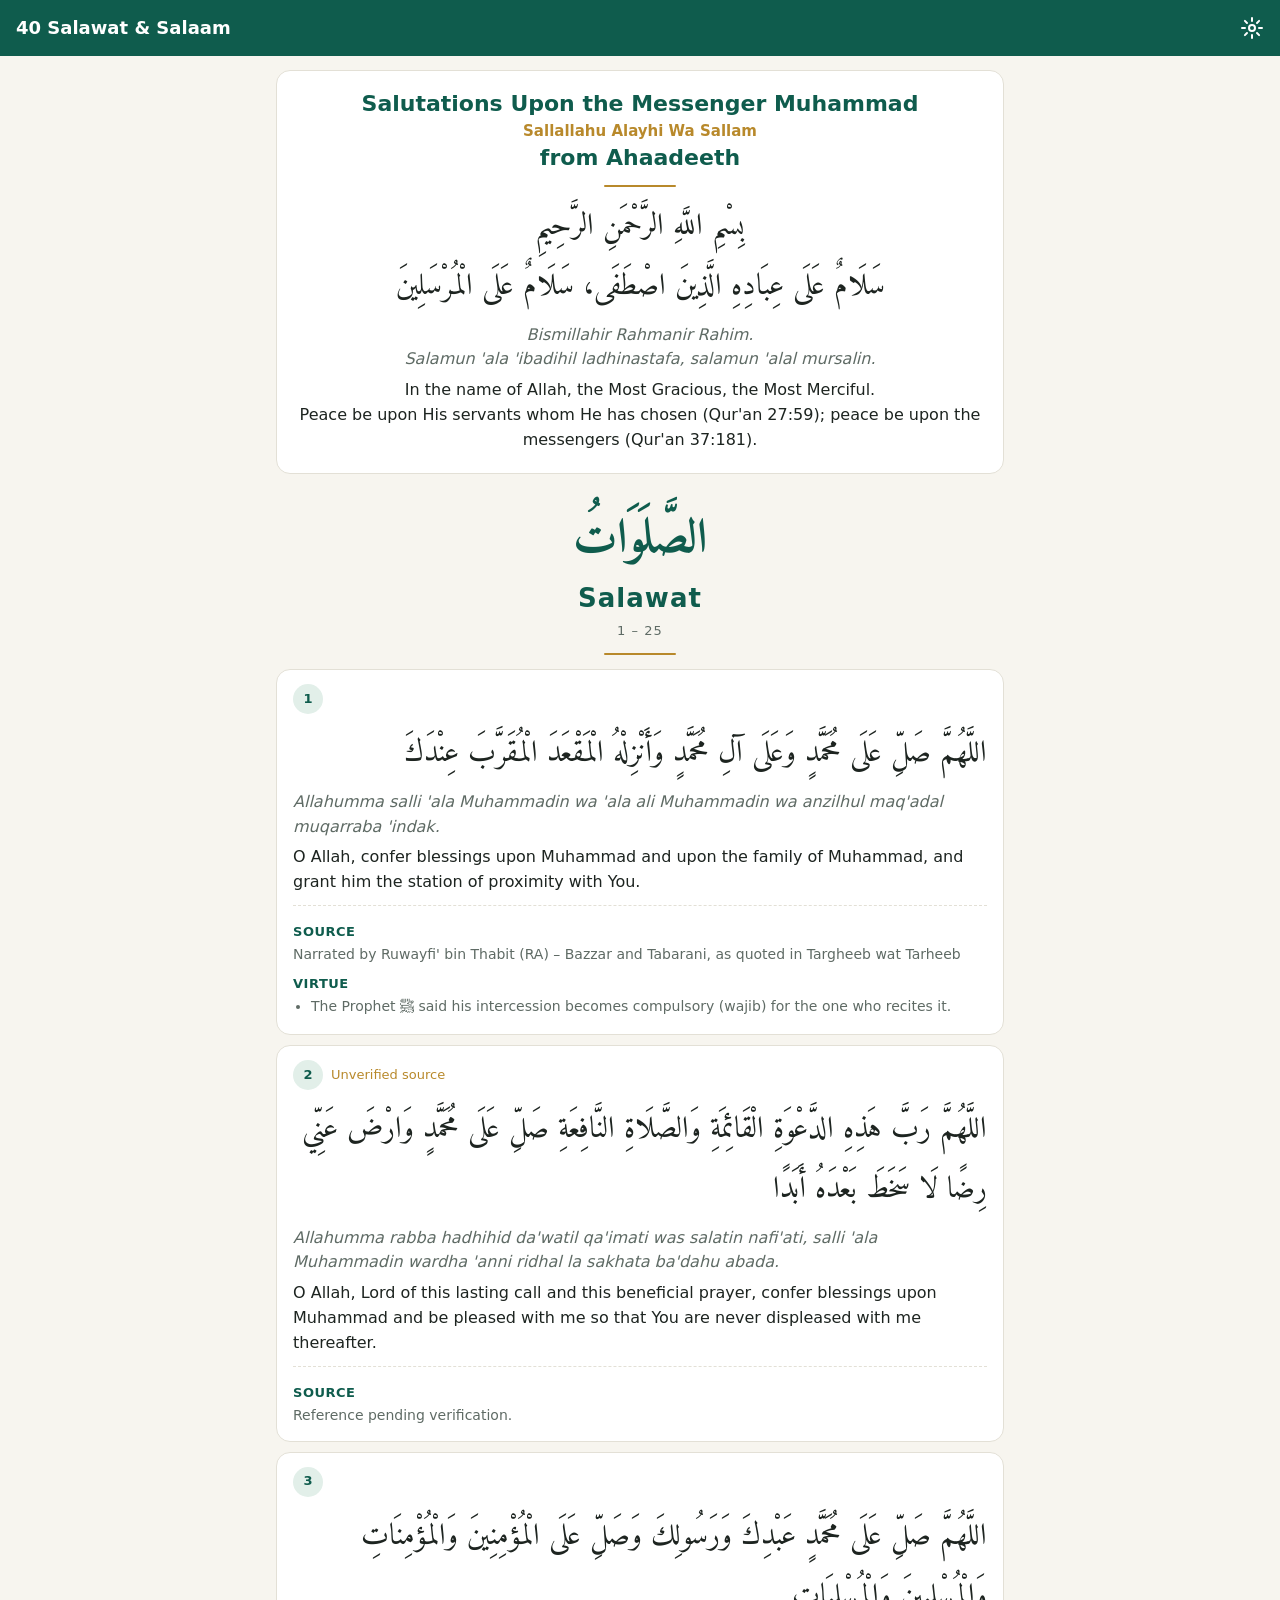
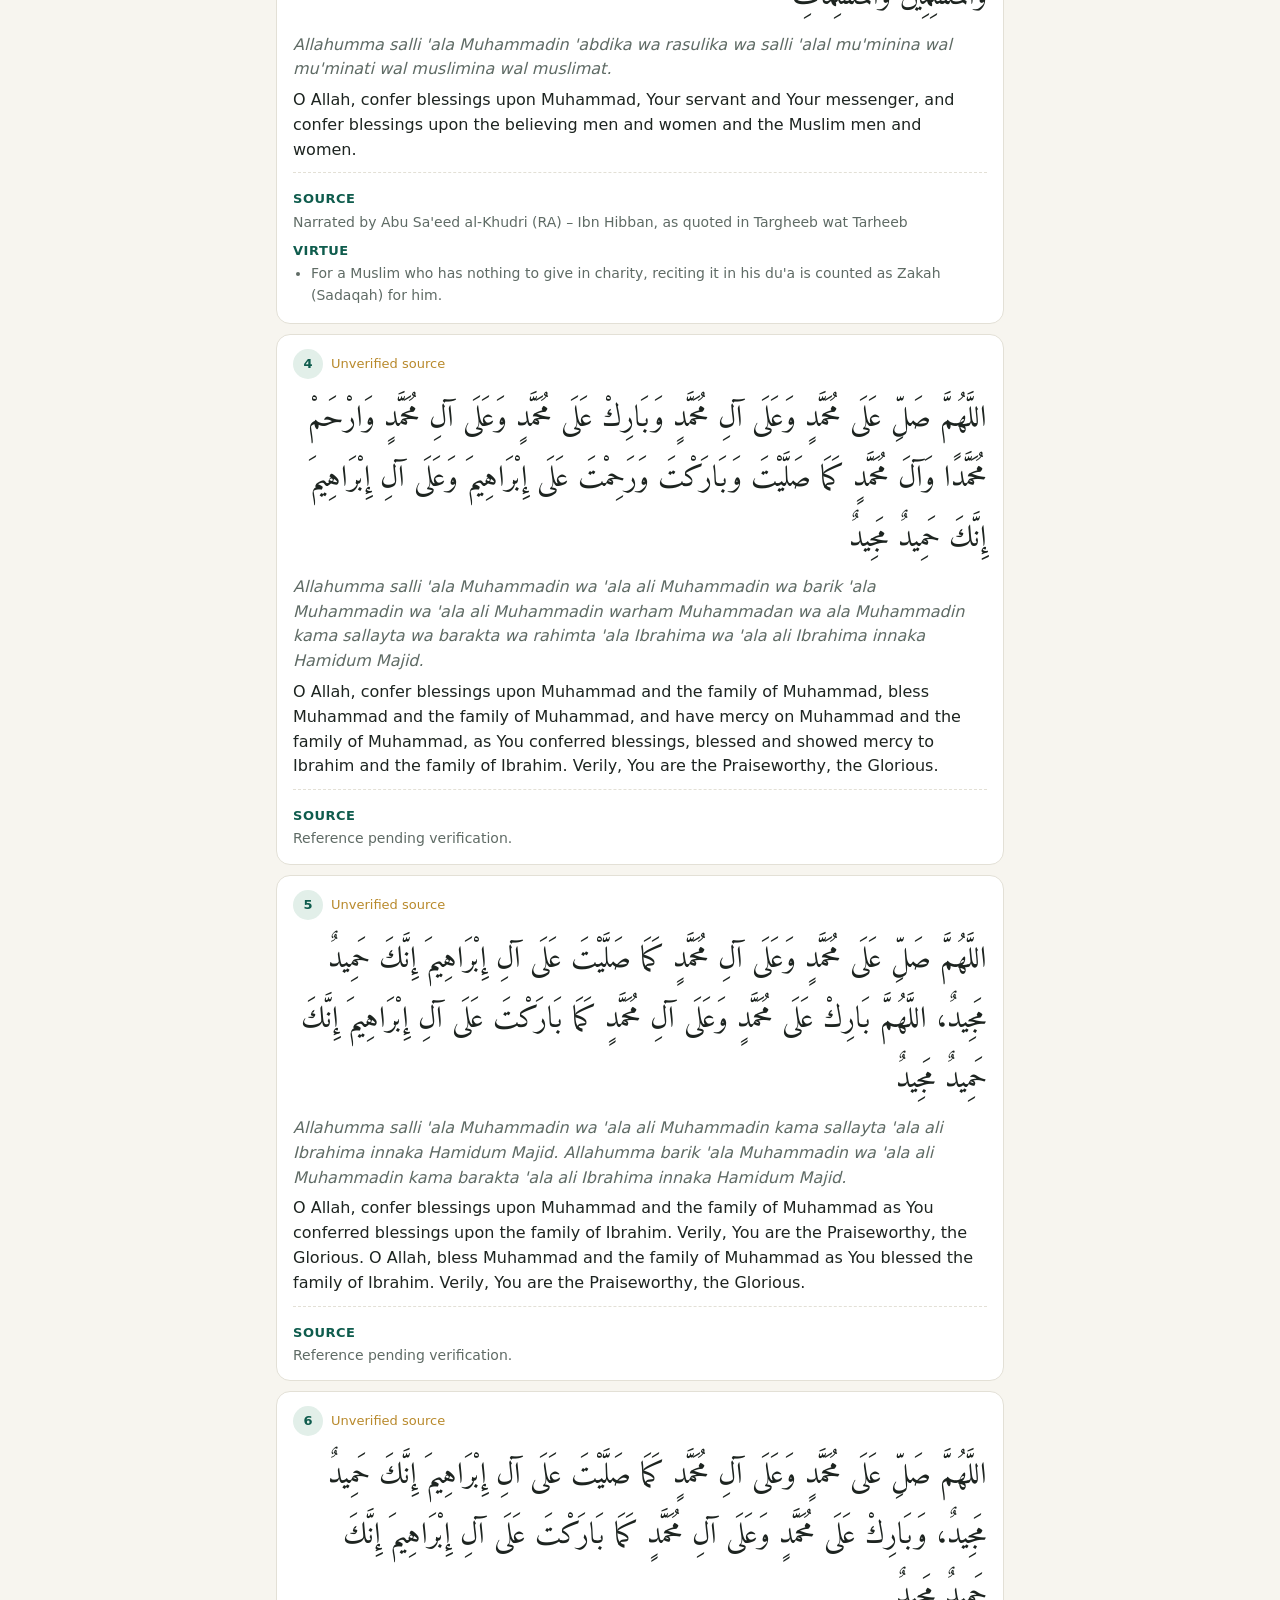
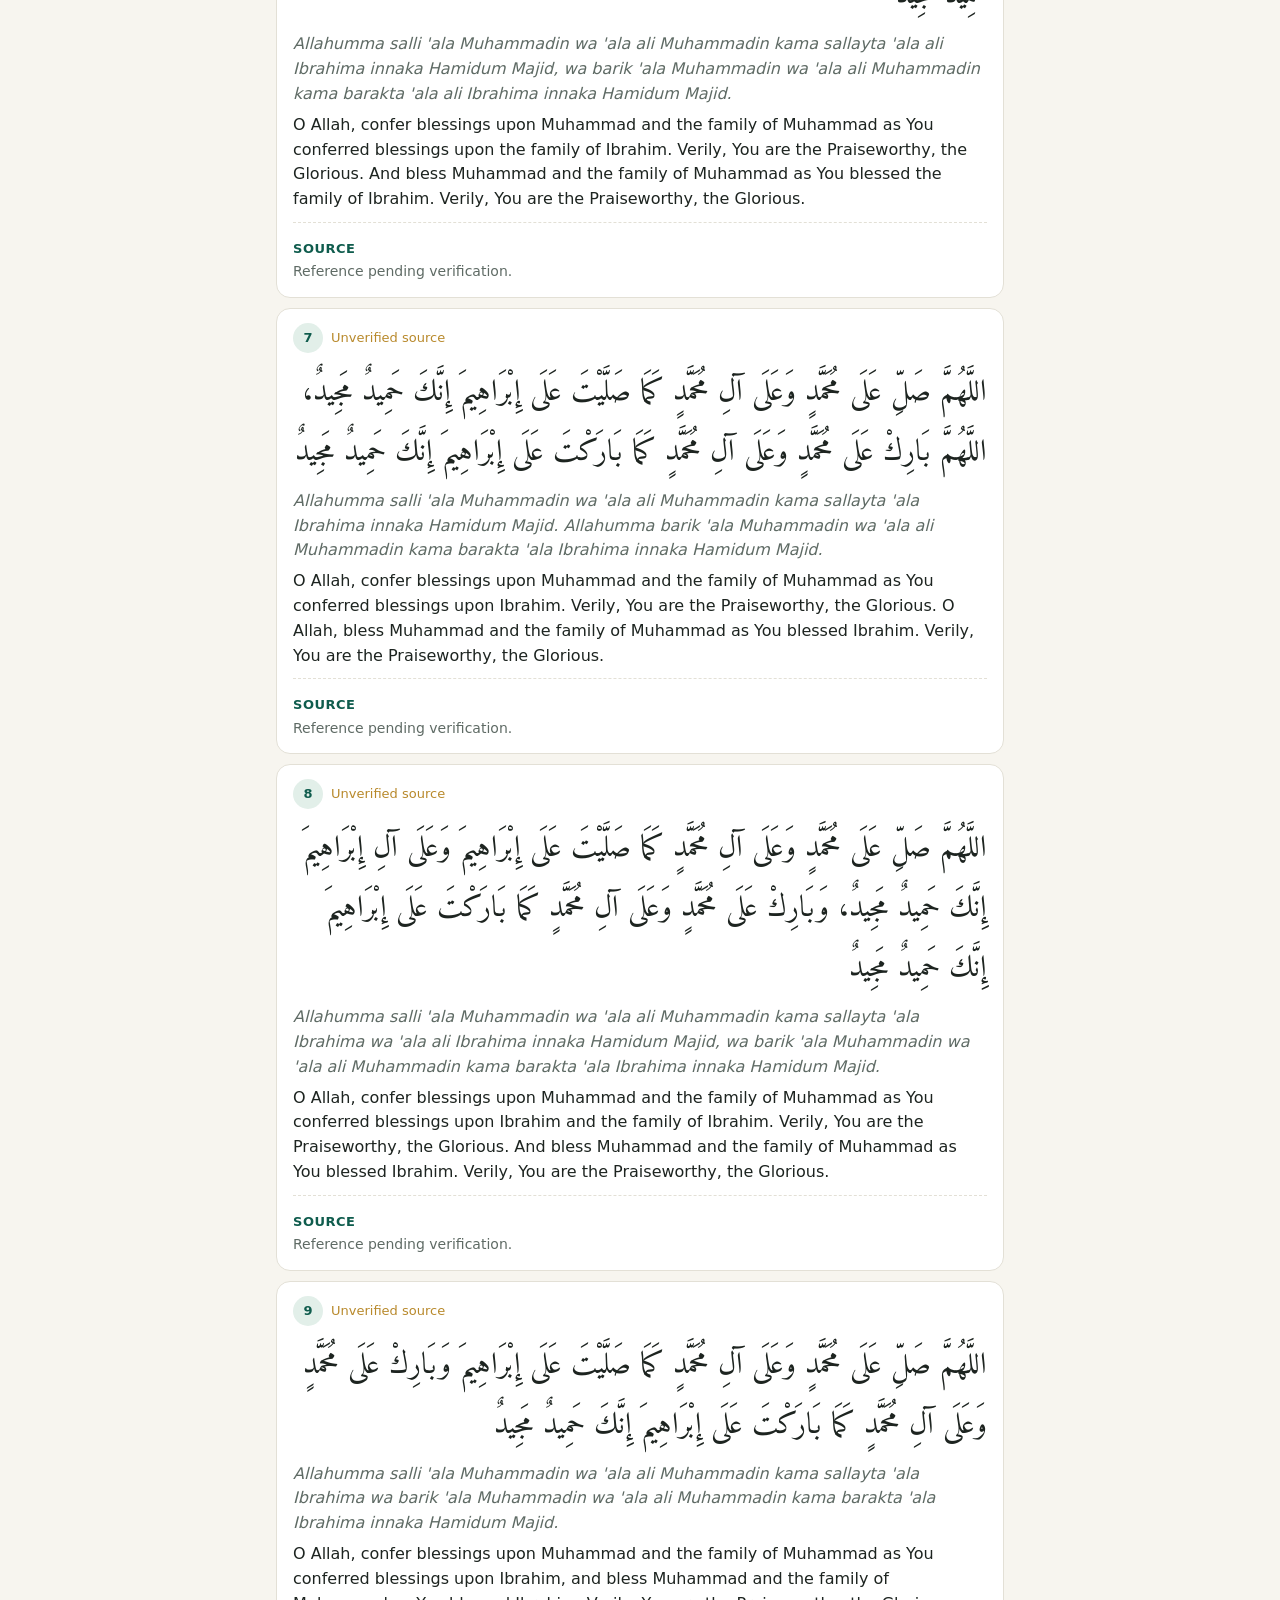
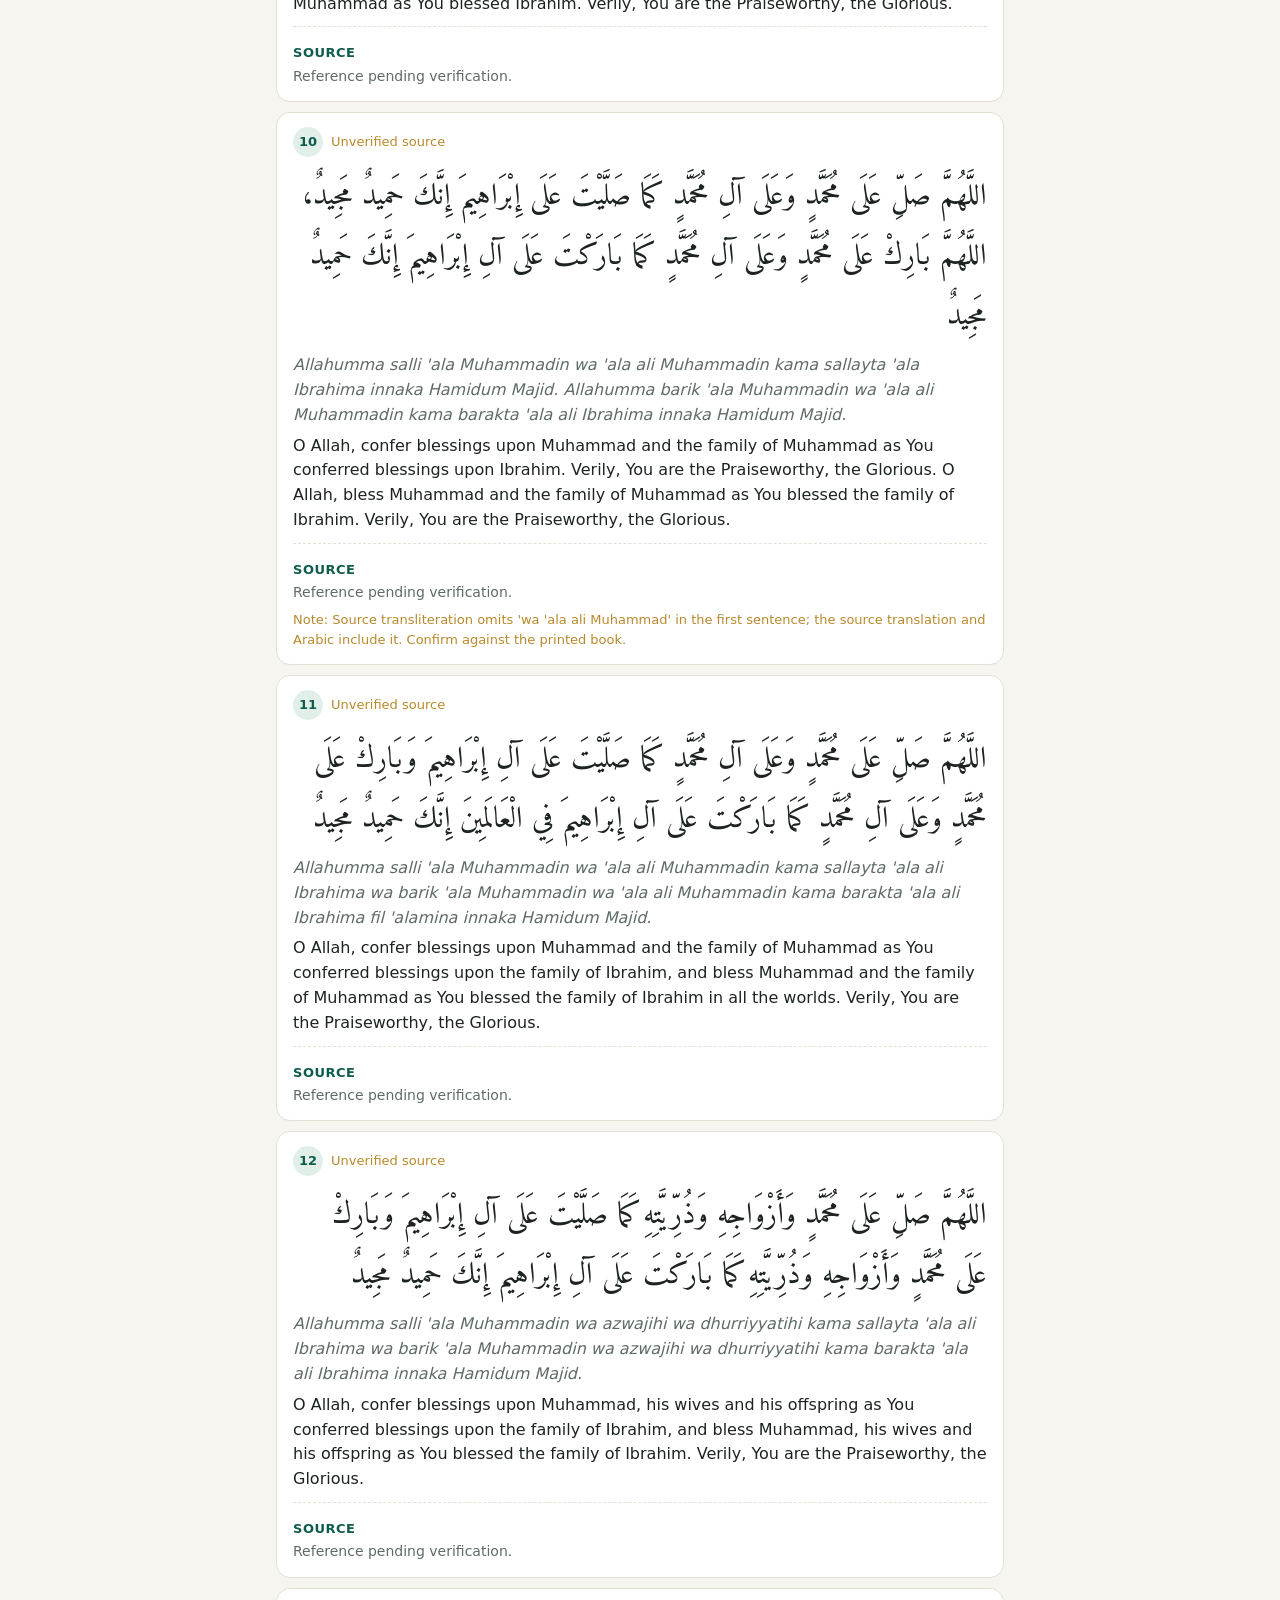
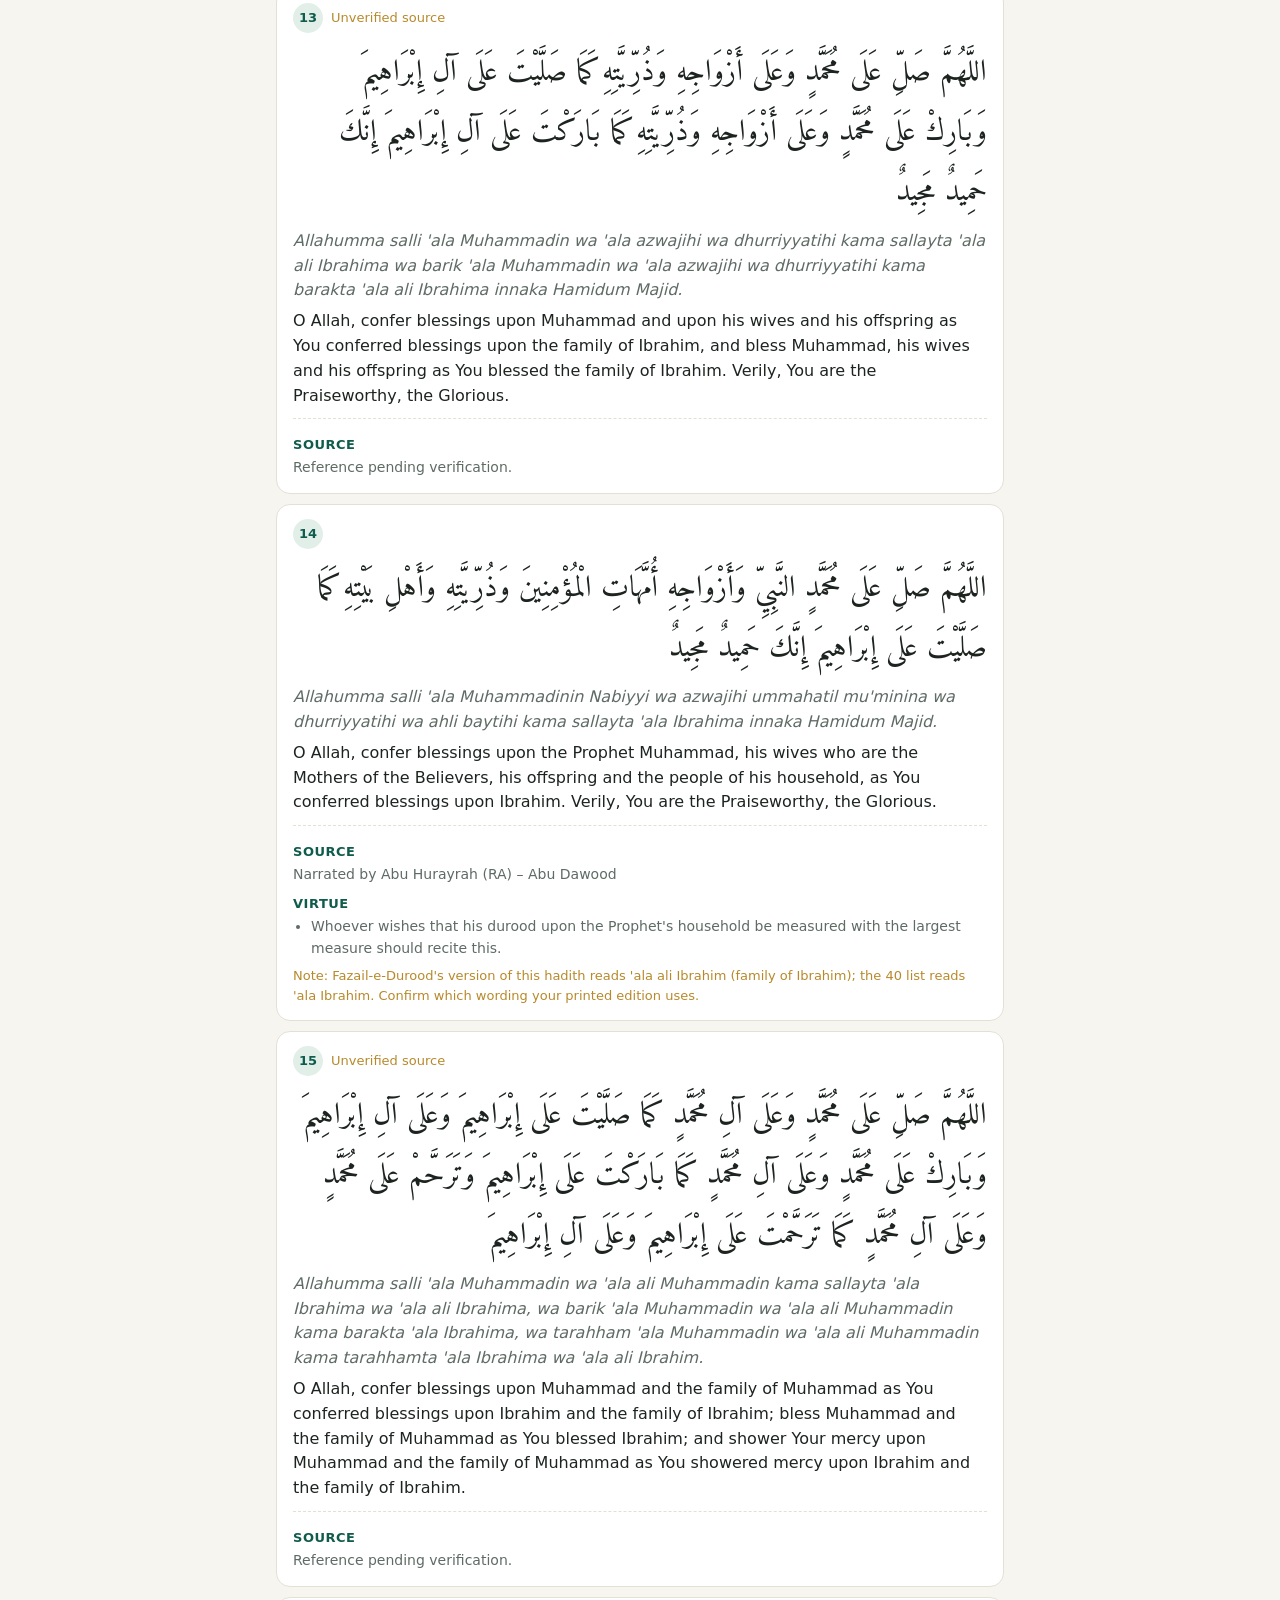
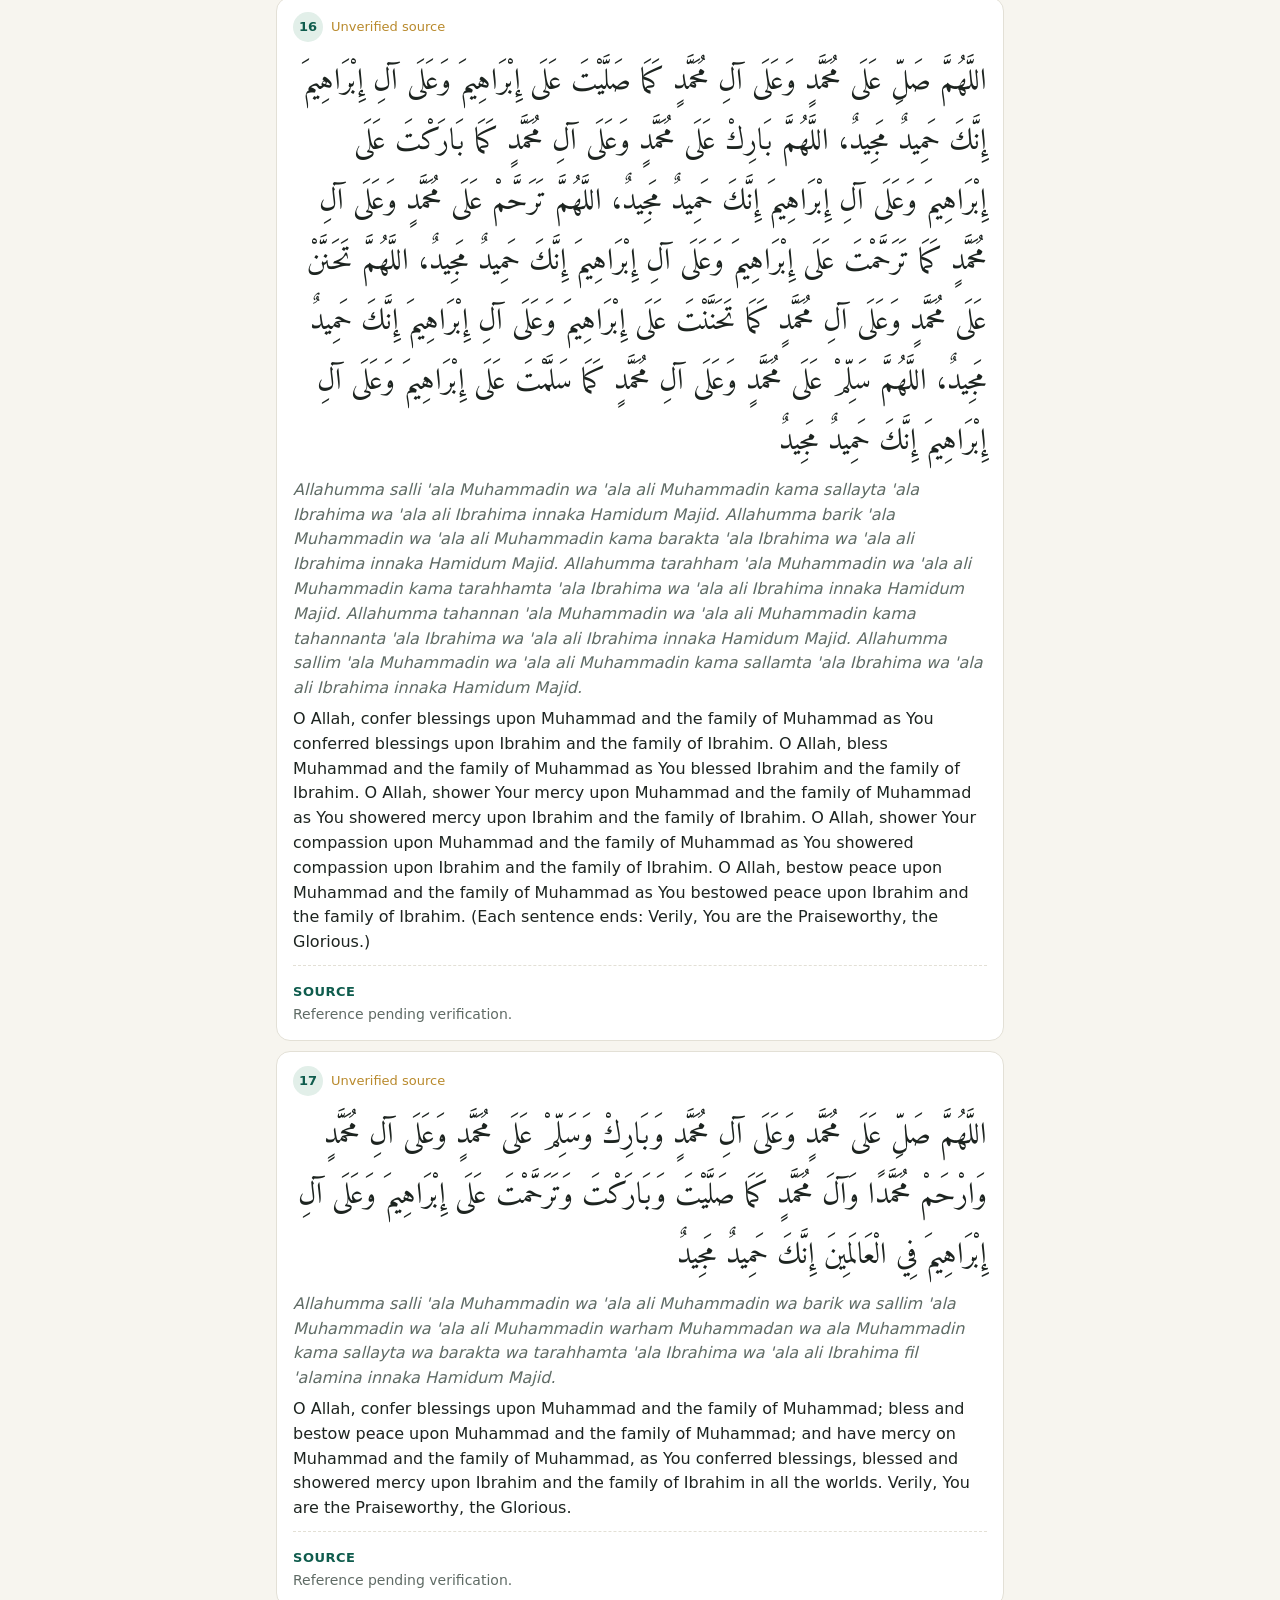
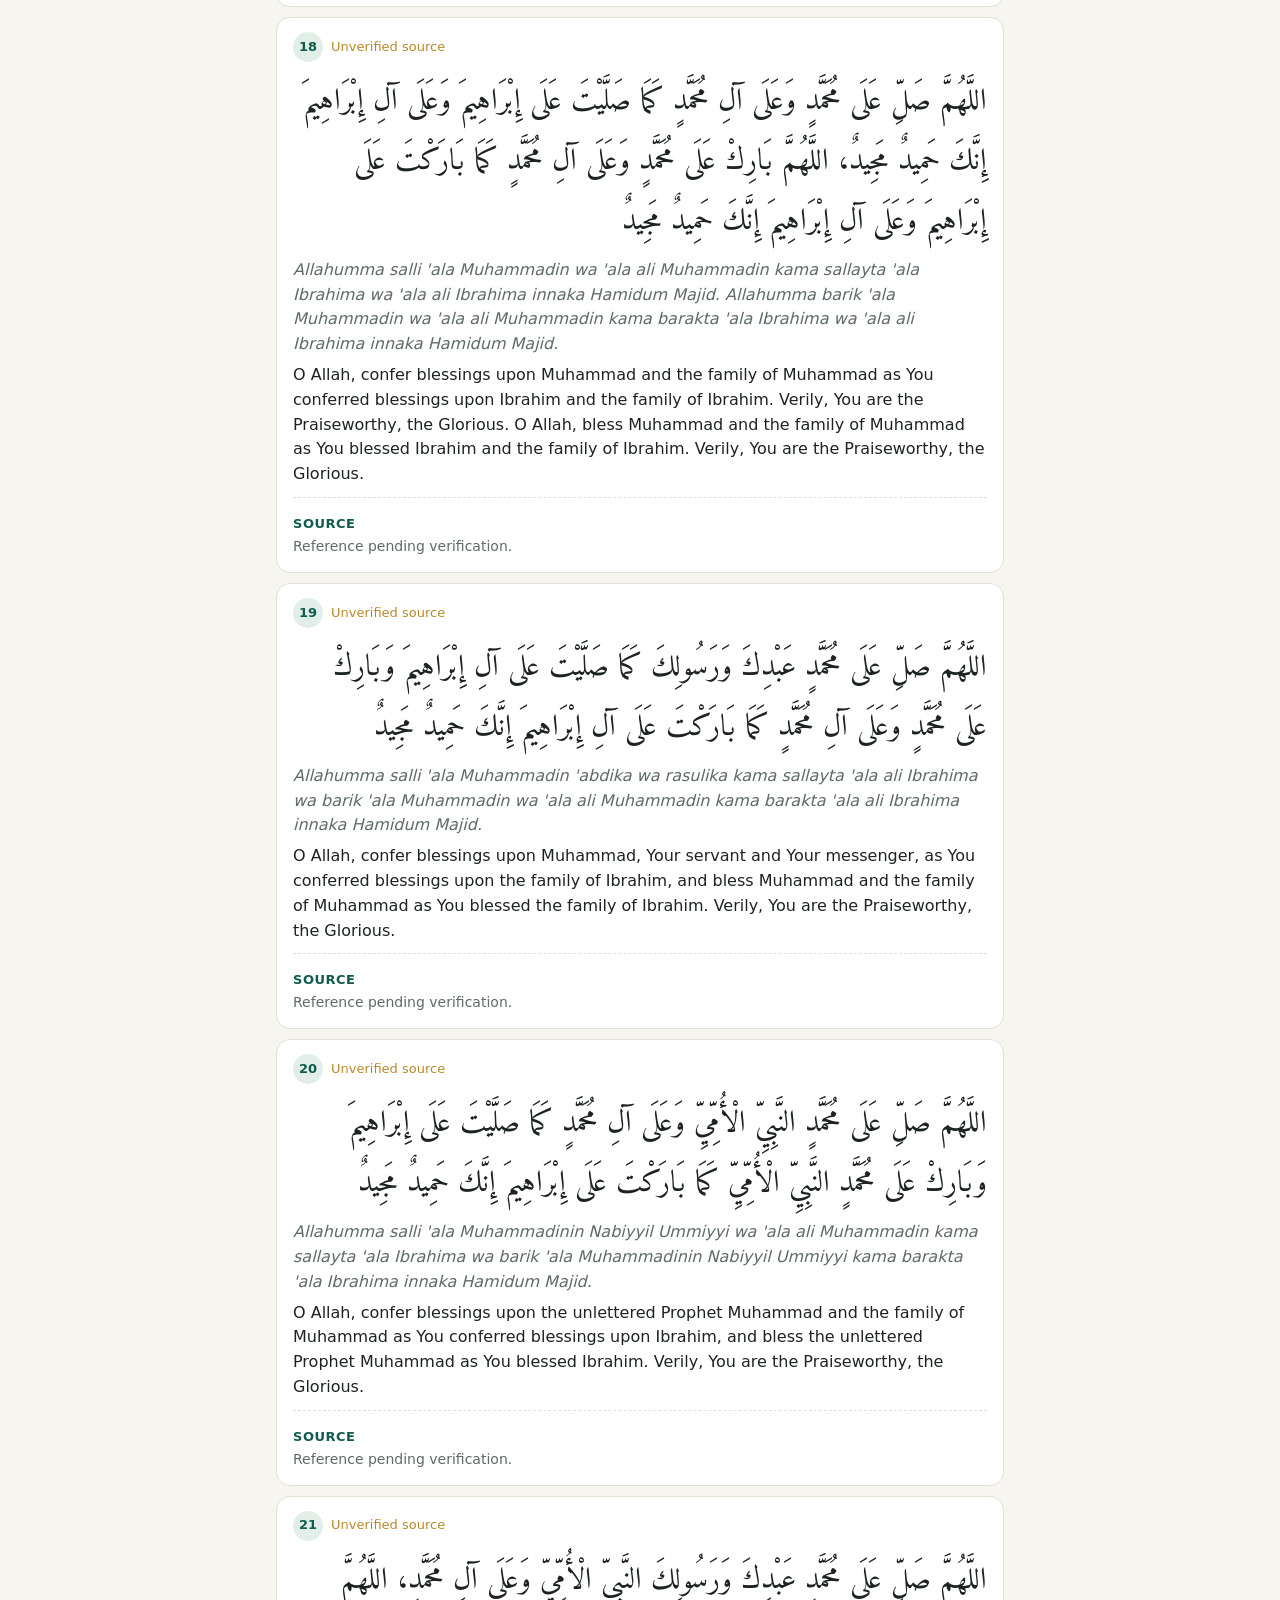
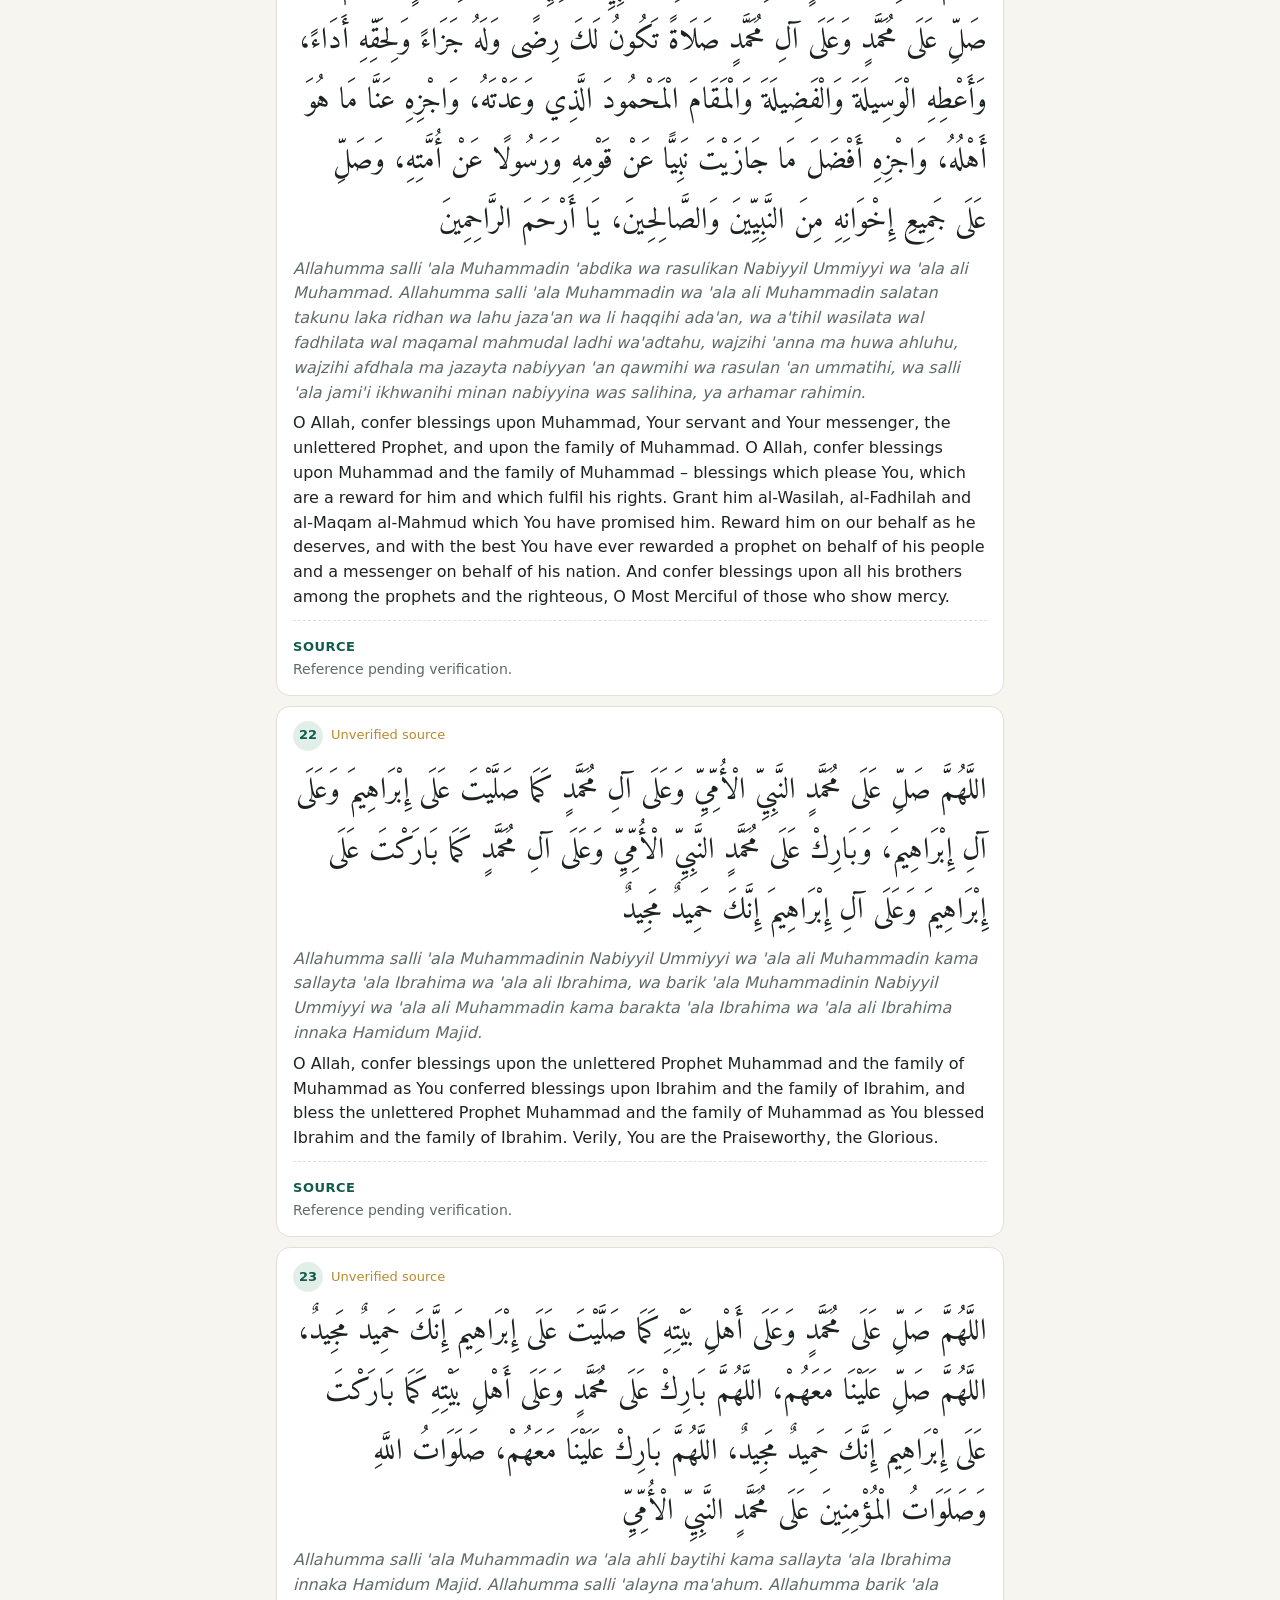
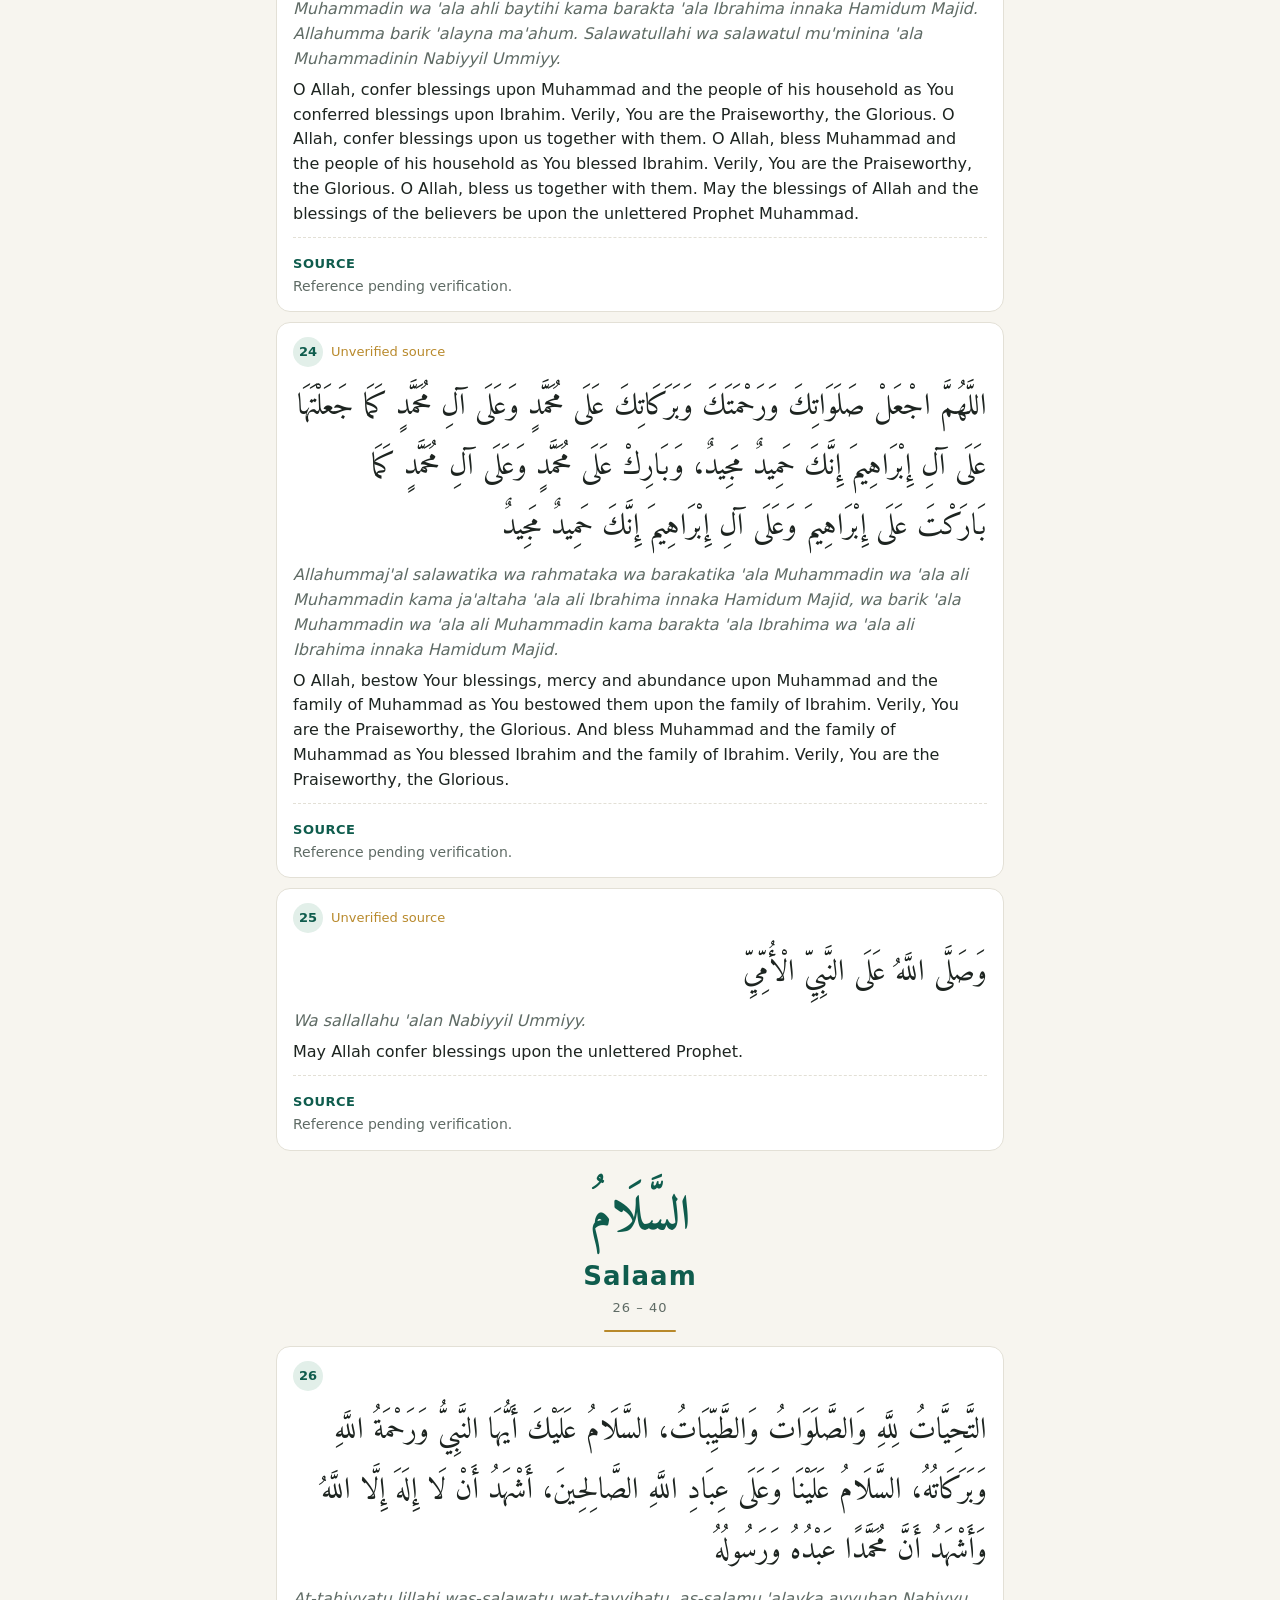
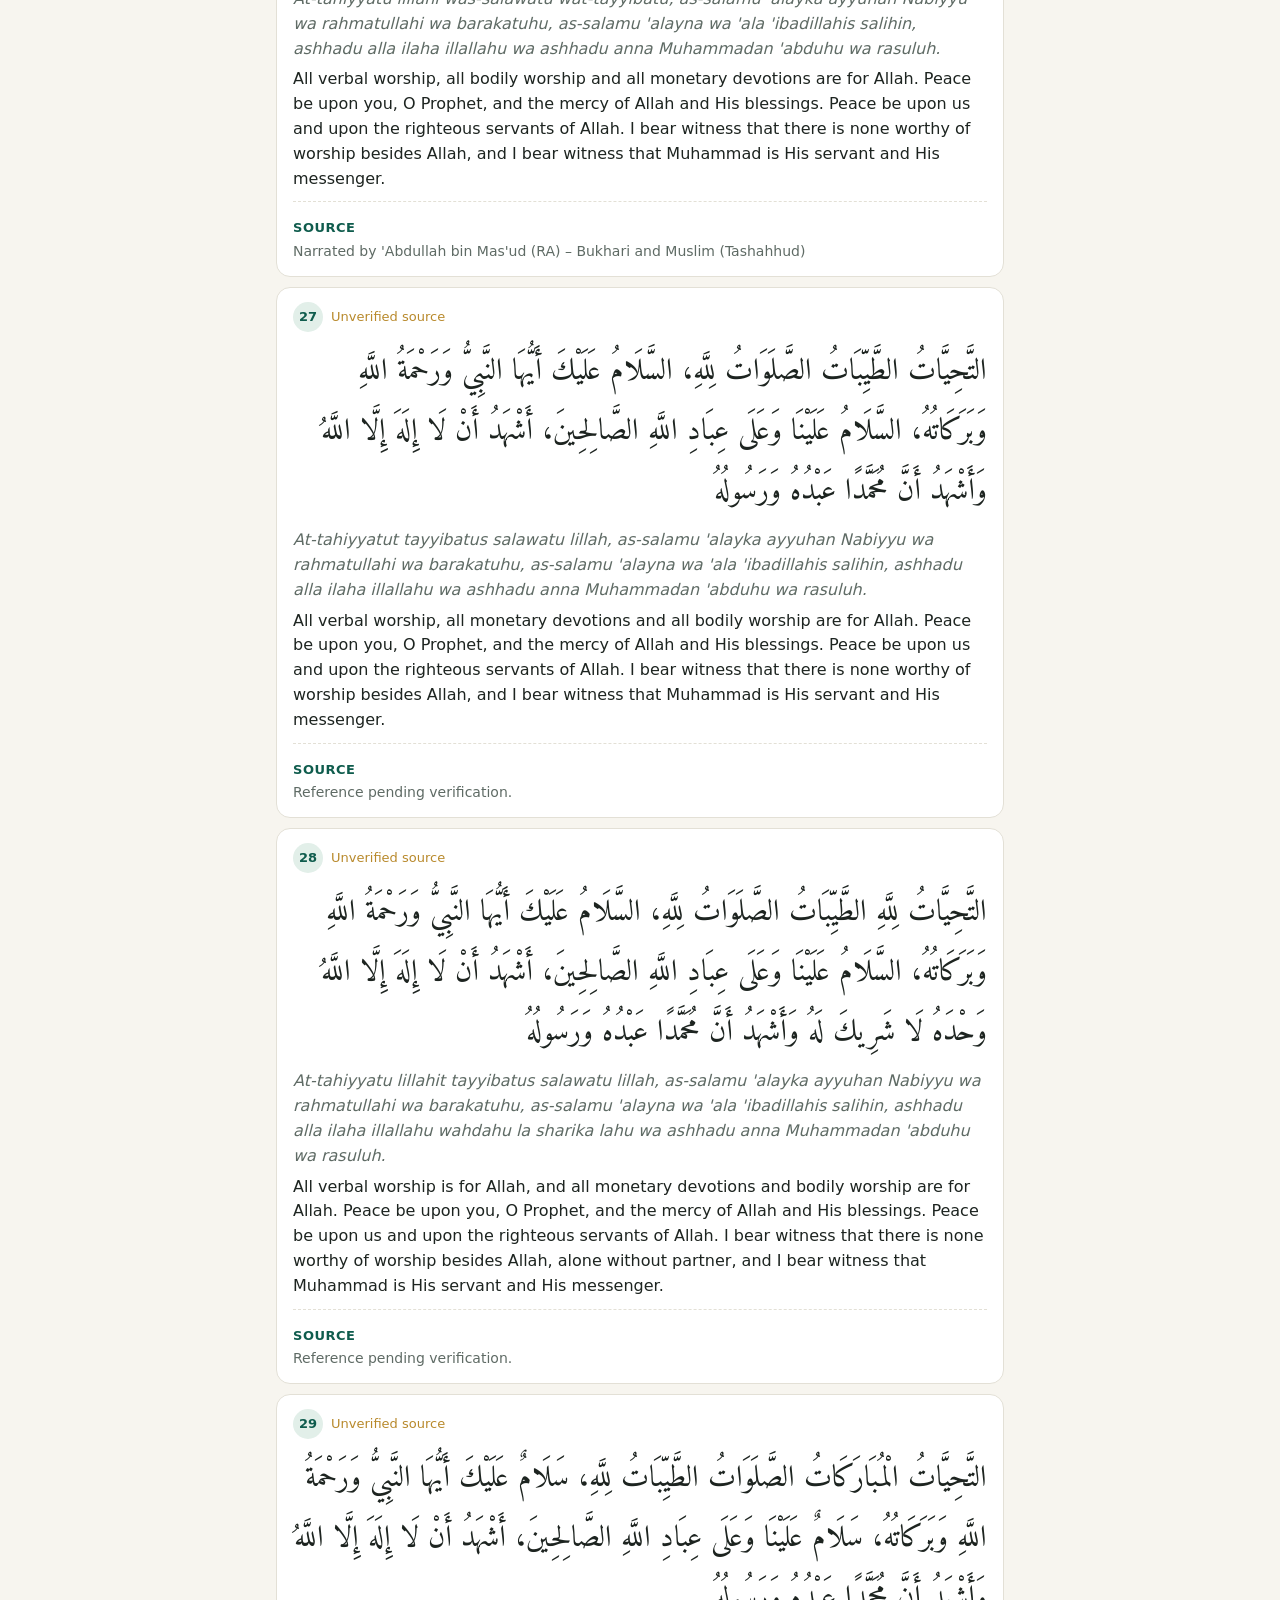
==== index.html @ ebce57d1 "Add opening title and split lines, five more themes, verse translation always shown Co-Authored-By: " ====
<!doctype html>
<html lang="en">
<head>
  <meta charset="utf-8">
  <meta name="viewport" content="width=device-width, initial-scale=1, viewport-fit=cut">
  <meta name="theme-color" content="#0f5c4d">
  <meta name="description" content="Chahal Durood – 40 Salawat & Salaam to recite daily, offline.">
  <title>40 Salawat &amp; Salaam</title>
  <link rel="manifest" href="manifest.webmanifest">
  <link rel="icon" href="icons/icon.svg" type="image/svg+xml">
  <link rel="apple-touch-icon" href="icons/icon-192.png">
  <link rel="stylesheet" href="styles.css">
</head>
<body>
  <header class="bar">
    <h1>40 Salawat &amp; Salaam</h1>
    <div class="menu-wrap">
      <button class="icon-btn" id="menuBtn" aria-label="Menu" aria-haspopup="menu">
        <svg viewBox="0 0 24 24"><circle cx="12" cy="12" r="3"/><path d="M12 2v3M12 19v3M2 12h3M19 12h3M4.9 4.9l2.1 2.1M17 17l2.1 2.1M4.9 19.1L7 17M17 7l2.1-2.1"/></svg>
      </button>
      <div class="menu" id="menu" role="menu" hidden>
        <button role="menuitem" id="openSettings">Theme &amp; display</button>
        <button role="menuitem" id="openAbout">About</button>
        <button role="menuitem" id="shareApp">Share app</button>
      </div>
    </div>
  </header>

  <main id="main"></main>

  <div class="page-pos" id="pagePos"></div>
  <div class="toast" id="toast" role="status" hidden></div>

  <button class="to-top" id="toTop" aria-label="Scroll to top" hidden>
    <svg viewBox="0 0 24 24"><path d="M6 15l6-6 6 6"/></svg>
  </button>

  <dialog id="settings">
    <form method="dialog">
      <h2>Theme &amp; display</h2>
      <label>Theme
        <select id="themeSel">
          <option value="auto">System</option>
          <option value="light">Light</option>
          <option value="sepia">Sepia</option>
          <option value="ocean">Ocean</option>
          <option value="rose">Rose</option>
          <option value="lavender">Lavender</option>
          <option value="dark">Dark</option>
          <option value="midnight">Midnight</option>
          <option value="black">Black (AMOLED)</option>
        </select>
      </label>
      <label>Reading
        <select id="dirSel">
          <option value="vertical">Vertical (scroll down)</option>
          <option value="horizontal">Sideways (swipe left → right)</option>
        </select>
      </label>
      <label>Arabic size <span id="sizeVal"></span>
        <input type="range" id="sizeRange" min="20" max="48" step="2">
      </label>
      <label class="check"><input type="checkbox" id="showTr"> Show transliteration</label>
      <label class="check"><input type="checkbox" id="showEn"> Show translation</label>
      <label class="check"><input type="checkbox" id="showSrc"> Show source &amp; benefits</label>
      <button class="primary">Done</button>
    </form>
  </dialog>

  <dialog id="about">
    <form method="dialog">
      <h2>About</h2>
      <div id="aboutBody" class="about-body"></div>
      <button class="primary">Close</button>
    </form>
  </dialog>

  <script src="app.js"></script>
</body>
</html>
---- styles.css ----
@font-face {
  font-family: "Amiri";
  src: url("fonts/amiri-400.woff2") format("woff2");
  font-weight: 400;
  font-display: swap;
}
@font-face {
  font-family: "Amiri";
  src: url("fonts/amiri-700.woff2") format("woff2");
  font-weight: 700;
  font-display: swap;
}

:root {
  --bg: #f7f5ef;
  --surface: #ffffff;
  --text: #1d2420;
  --muted: #5f6b65;
  --accent: #0f5c4d;
  --accent-soft: #e2efe9;
  --border: #e3e0d6;
  --gold: #b8892b;
  --bar: #0f5c4d;
  --highlight: #eef6f1;
  --on-accent: #fff;
  --ar-size: 30px;
  color-scheme: light;
}
:root[data-theme="sepia"] {
  --bg: #f3e9d2;
  --surface: #fbf4e4;
  --text: #3b2f20;
  --muted: #7a6a52;
  --accent: #7a4f1d;
  --accent-soft: #eddcbc;
  --border: #e2d2b0;
  --bar: #7a4f1d;
  --highlight: #f6e8cc;
}
:root[data-theme="dark"] {
  --bg: #0e1412;
  --surface: #172019;
  --text: #e7ece9;
  --muted: #9aa8a1;
  --accent: #5cc3a6;
  --accent-soft: #1f342d;
  --border: #26332d;
  --gold: #d9b45a;
  --bar: #12332b;
  --highlight: #1a2c25;
  --on-accent: #0e1412;
  color-scheme: dark;
}
:root[data-theme="ocean"] {
  --bg: #eef4f8;
  --surface: #ffffff;
  --text: #17242e;
  --muted: #5a6b78;
  --accent: #1d5f8a;
  --accent-soft: #dceaf3;
  --border: #d6e2ea;
  --bar: #1d5f8a;
  --highlight: #e8f2f9;
}
:root[data-theme="rose"] {
  --bg: #faf1f1;
  --surface: #fffafa;
  --text: #33201f;
  --muted: #7c6260;
  --accent: #9a3b47;
  --accent-soft: #f3dfe0;
  --border: #ecd9d9;
  --bar: #9a3b47;
  --highlight: #fbe9ea;
}
:root[data-theme="lavender"] {
  --bg: #f4f2fa;
  --surface: #ffffff;
  --text: #241f33;
  --muted: #6a6380;
  --accent: #5b4a9a;
  --accent-soft: #e6e1f4;
  --border: #e0dcee;
  --bar: #5b4a9a;
  --highlight: #efebfa;
}
:root[data-theme="midnight"] {
  --bg: #0c1220;
  --surface: #141c2e;
  --text: #e4e9f3;
  --muted: #95a1b8;
  --accent: #7fa8e8;
  --accent-soft: #1d2a44;
  --border: #23304a;
  --gold: #d9b45a;
  --bar: #111a2c;
  --highlight: #18243b;
  --on-accent: #0c1220;
  color-scheme: dark;
}
:root[data-theme="black"] {
  --bg: #000000;
  --surface: #0b0b0b;
  --text: #ececec;
  --muted: #9a9a9a;
  --accent: #5cc3a6;
  --accent-soft: #14231e;
  --border: #1f1f1f;
  --gold: #d9b45a;
  --bar: #000000;
  --highlight: #10201b;
  --on-accent: #000000;
  color-scheme: dark;
}
@media (prefers-color-scheme: dark) {
  :root[data-theme="auto"] {
    --bg: #0e1412;
    --surface: #172019;
    --text: #e7ece9;
    --muted: #9aa8a1;
    --accent: #5cc3a6;
    --accent-soft: #1f342d;
    --border: #26332d;
    --gold: #d9b45a;
    --bar: #12332b;
    --highlight: #1a2c25;
    --on-accent: #0e1412;
    color-scheme: dark;
  }
}

* { box-sizing: border-box; }
html, body { margin: 0; }
body {
  background: var(--bg);
  color: var(--text);
  font: 16px/1.55 system-ui, -apple-system, "Segoe UI", Roboto, sans-serif;
  padding-bottom: env(safe-area-inset-bottom);
  -webkit-tap-highlight-color: transparent;
}
button { font: inherit; color: inherit; cursor: pointer; }

.bar {
  position: sticky; top: 0; z-index: 5;
  display: flex; align-items: center; gap: 4px;
  padding: calc(8px + env(safe-area-inset-top)) 8px 8px 16px;
  background: var(--bar); color: #fff;
}
.bar h1 { flex: 1; margin: 0; font-size: 18px; font-weight: 600; white-space: nowrap; overflow: hidden; text-overflow: ellipsis; }
.icon-btn { background: none; border: 0; padding: 8px; border-radius: 50%; display: grid; place-items: center; }
.icon-btn svg { width: 24px; height: 24px; fill: none; stroke: currentColor; stroke-width: 2; stroke-linecap: round; stroke-linejoin: round; }
.icon-btn:active { background: rgba(255,255,255,.15); }
.menu-wrap { position: relative; }
.menu {
  position: absolute; right: 0; top: calc(100% + 6px); z-index: 10; min-width: 190px;
  background: var(--surface); color: var(--text); border: 1px solid var(--border);
  border-radius: 12px; padding: 6px; box-shadow: 0 8px 24px rgba(0,0,0,.18);
  display: grid;
}
.menu button { background: none; border: 0; text-align: left; padding: 10px 12px; border-radius: 8px; font-size: 15px; }
.menu button:active, .menu button:hover { background: var(--accent-soft); }

main { max-width: 760px; margin: 0 auto; padding: 4px 16px 48px; }

.card {
  background: var(--surface); border: 1px solid var(--border);
  border-radius: 14px; padding: 14px 16px; margin: 10px 0;
  cursor: pointer; transition: background .2s, border-color .2s, box-shadow .2s;
}
.card.current {
  background: var(--highlight); border-color: var(--accent);
  box-shadow: inset 4px 0 0 var(--accent);
}

.meta { display: flex; align-items: center; gap: 8px; font-size: 13px; color: var(--muted); }
.num {
  min-width: 30px; height: 30px; border-radius: 50%; display: grid; place-items: center;
  background: var(--accent-soft); color: var(--accent); font-weight: 700; font-size: 13px;
}
.card.current .num { background: var(--accent); color: var(--on-accent); }
.badge.pending { color: var(--gold); }

.ar {
  font-family: "Amiri", "Traditional Arabic", serif;
  font-size: var(--ar-size); line-height: 2; direction: rtl; text-align: right;
  margin: 10px 0 6px;
}
.tr { font-style: italic; color: var(--muted); margin: 6px 0; }
.en { margin: 6px 0; }
.src { font-size: 14px; color: var(--muted); border-top: 1px dashed var(--border); margin-top: 10px; padding-top: 8px; }
.src h3 { font-size: 13px; text-transform: uppercase; letter-spacing: .04em; margin: 8px 0 2px; color: var(--accent); }
.src ul { margin: 2px 0; padding-left: 18px; }
.note { font-size: 13px; color: var(--gold); margin-top: 6px; }

.section-head { margin: 22px 0 4px; font-size: 14px; text-transform: uppercase; letter-spacing: .06em; color: var(--accent); }
.section-title { text-align: center; margin: 28px 0 14px; color: var(--accent); }
.section-title .st-ar { font-family: "Amiri", "Traditional Arabic", serif; font-size: calc(var(--ar-size) + 18px); font-weight: 700; line-height: 1.6; }
.section-title .st-en { font-size: 26px; font-weight: 700; letter-spacing: .04em; }
.section-title .st-range { font-size: 13px; color: var(--muted); letter-spacing: .08em; margin-top: 2px; }
.section-title::after { content: ""; display: block; width: 72px; height: 2px; margin: 12px auto 0; background: var(--gold); border-radius: 2px; }
body.horizontal .section-title { margin: 4px 0 18px; }

.card.extra { cursor: default; }
.opening { text-align: center; }
.opening .ar { text-align: center; }
.opening .ar, .opening .tr, .opening .en { white-space: pre-line; }
.opening-title { margin: 4px 0 6px; font-size: 22px; line-height: 1.35; color: var(--accent); }
.opening-title .pbuh { display: block; font-size: 15px; font-weight: 600; color: var(--gold); margin: 2px 0; }
.opening-title::after { content: ""; display: block; width: 72px; height: 2px; margin: 12px auto 0; background: var(--gold); border-radius: 2px; }
.section-title.small { margin: 4px 0 10px; }
.section-title.small .st-en { font-size: 22px; }
.verse { margin: 0 0 12px; padding: 12px 14px; border-radius: 10px; background: var(--accent-soft); text-align: center; }
.verse .ar { text-align: center; margin: 0; }
.verse .en { margin: 4px 0; }
.verse cite { display: block; font-size: 13px; color: var(--muted); font-style: normal; }
.virtues ul { padding-left: 18px; margin: 0; }
.virtues li { margin: 6px 0; }

.empty { text-align: center; color: var(--muted); padding: 40px 0; }

.to-top {
  position: fixed; right: 16px; bottom: calc(16px + env(safe-area-inset-bottom)); z-index: 5;
  width: 48px; height: 48px; border-radius: 50%; border: 0;
  background: var(--accent); color: var(--on-accent);
  display: grid; place-items: center; box-shadow: 0 4px 14px rgba(0,0,0,.25);
}
.to-top svg { width: 24px; height: 24px; fill: none; stroke: currentColor; stroke-width: 2.5; stroke-linecap: round; stroke-linejoin: round; }

.page-pos { display: none; }

/* Sideways reading: one durood per screen, swiped horizontally. */
body.horizontal { height: 100dvh; display: flex; flex-direction: column; overflow: hidden; }
body.horizontal main {
  flex: 1; min-height: 0; max-width: none; margin: 0; padding: 0;
  display: flex; overflow-x: auto; overflow-y: hidden; direction: rtl;
  scroll-snap-type: x mandatory; overscroll-behavior-x: contain; scrollbar-width: none;
}
body.horizontal main::-webkit-scrollbar { display: none; }
body.horizontal .card {
  flex: 0 0 100%; scroll-snap-align: start; scroll-snap-stop: always; direction: ltr;
  margin: 0; border: 0; border-radius: 0; overflow-y: auto;
  padding: 16px max(16px, calc((100% - 728px) / 2)) 88px;
}
body.horizontal .page-pos {
  display: block; position: fixed; left: 50%; transform: translateX(-50%);
  bottom: calc(26px + env(safe-area-inset-bottom)); z-index: 5;
  background: var(--surface); color: var(--muted); border: 1px solid var(--border);
  border-radius: 999px; padding: 4px 12px; font-size: 13px;
}
body.horizontal .to-top svg { transform: rotate(90deg); }

.toast {
  position: fixed; left: 50%; transform: translateX(-50%); z-index: 20;
  bottom: calc(80px + env(safe-area-inset-bottom));
  background: var(--text); color: var(--bg); padding: 8px 16px; border-radius: 999px; font-size: 14px;
}

.about-body { max-height: 65vh; overflow-y: auto; font-size: 14px; }
.about-body p { margin: 6px 0; }
.about-body ul { padding-left: 18px; }
.about-body .ar { font-size: calc(var(--ar-size) - 4px); }

dialog {
  border: 0; border-radius: 16px; padding: 0; width: min(420px, calc(100% - 32px));
  background: var(--surface); color: var(--text);
}
dialog::backdrop { background: rgba(0,0,0,.4); }
dialog form { padding: 20px; display: grid; gap: 14px; }
dialog h2 { margin: 0; font-size: 18px; line-height: 1.35; }
dialog label { display: grid; gap: 6px; font-size: 14px; }
dialog label.check { display: flex; align-items: center; gap: 10px; }
dialog select, dialog input[type=range] { width: 100%; }
dialog select { padding: 8px; border-radius: 8px; border: 1px solid var(--border); background: var(--bg); color: var(--text); font-size: 15px; }
.primary { background: var(--accent); color: var(--on-accent); border: 0; border-radius: 10px; padding: 10px; font-weight: 600; }

[hidden] { display: none !important; }
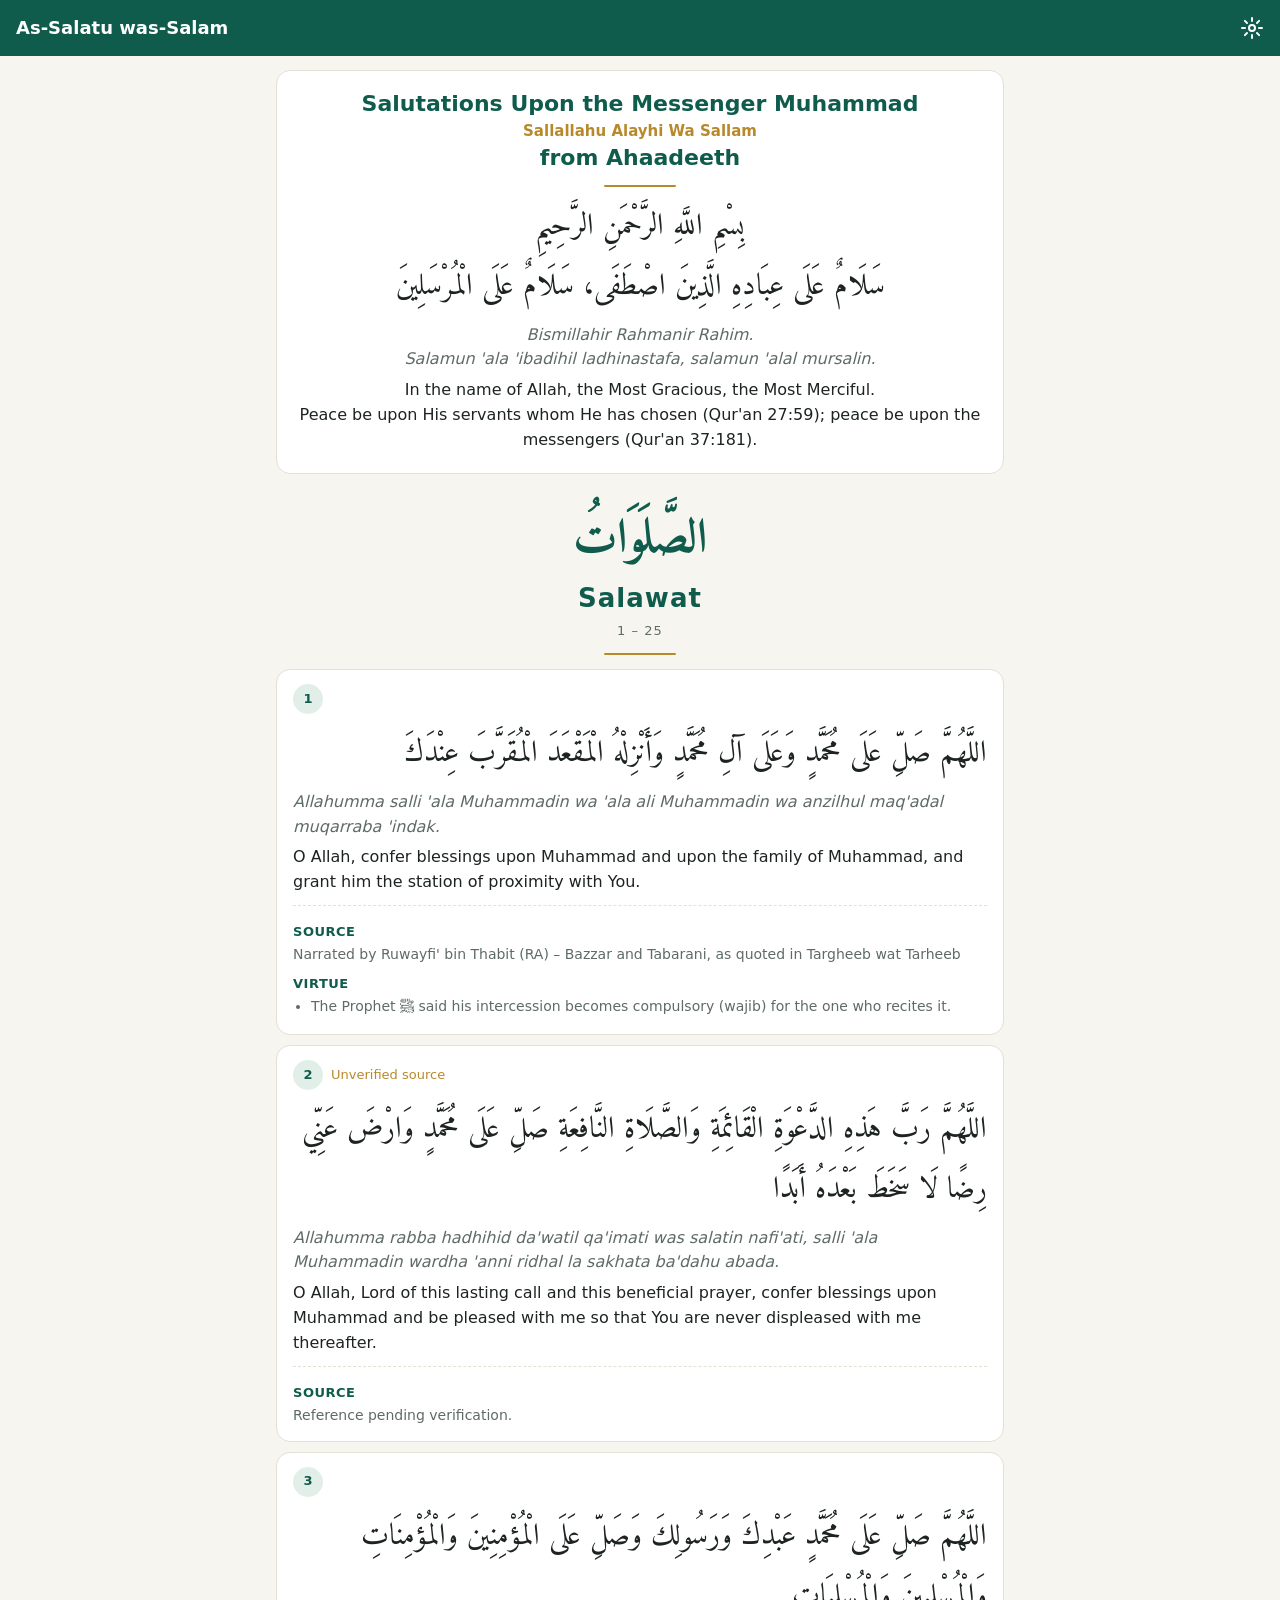
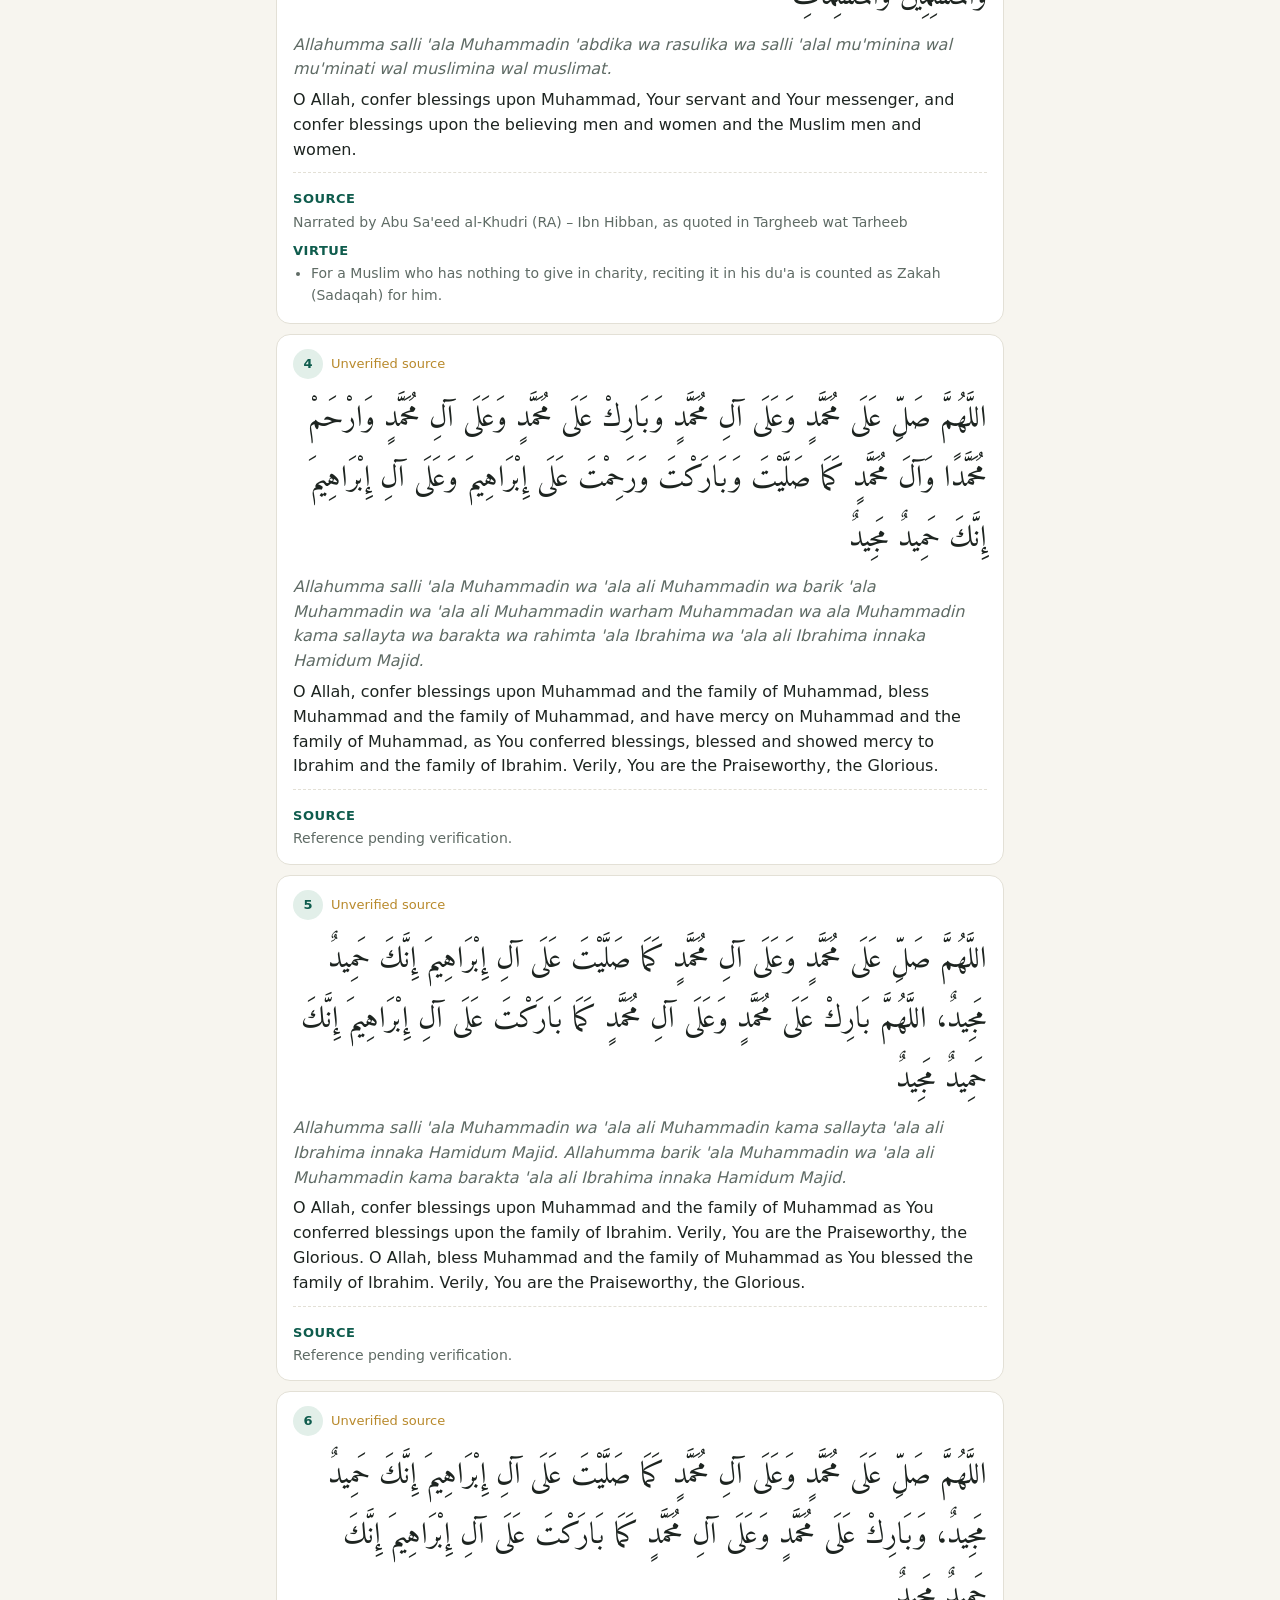
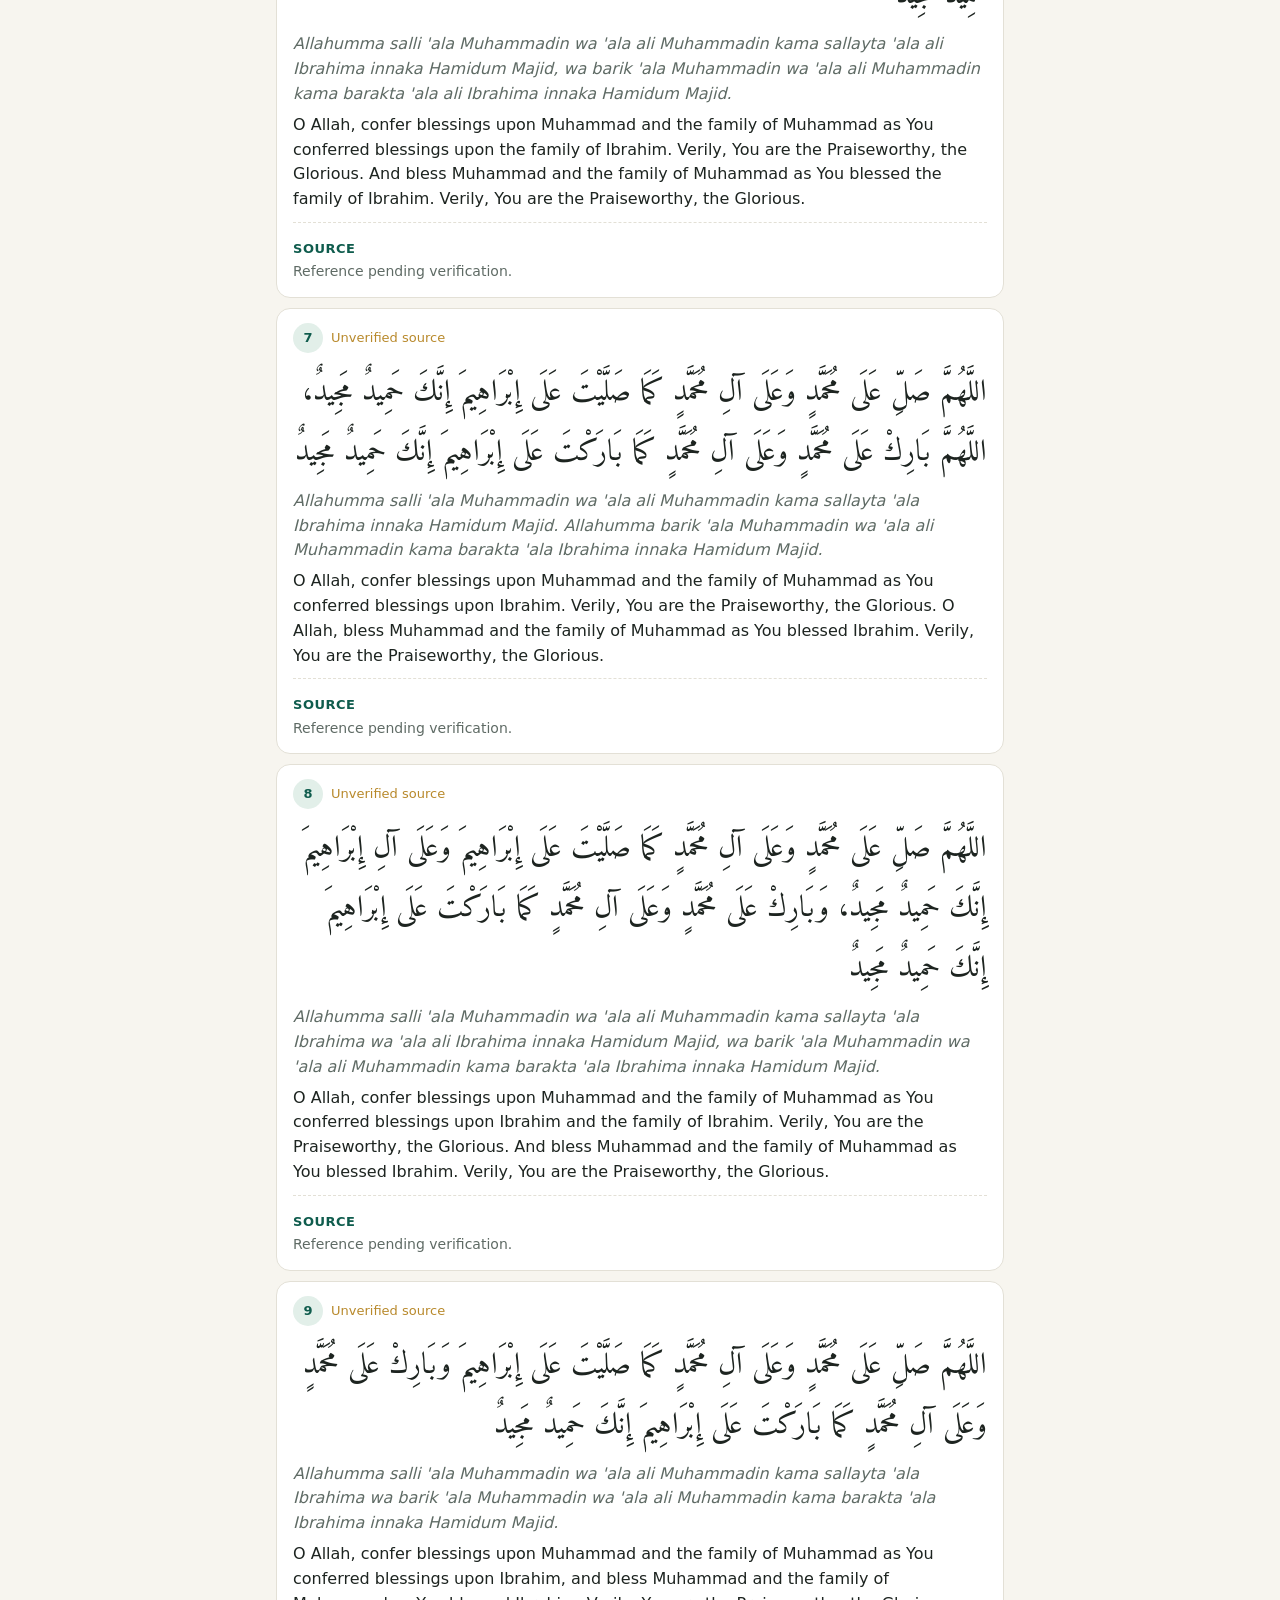
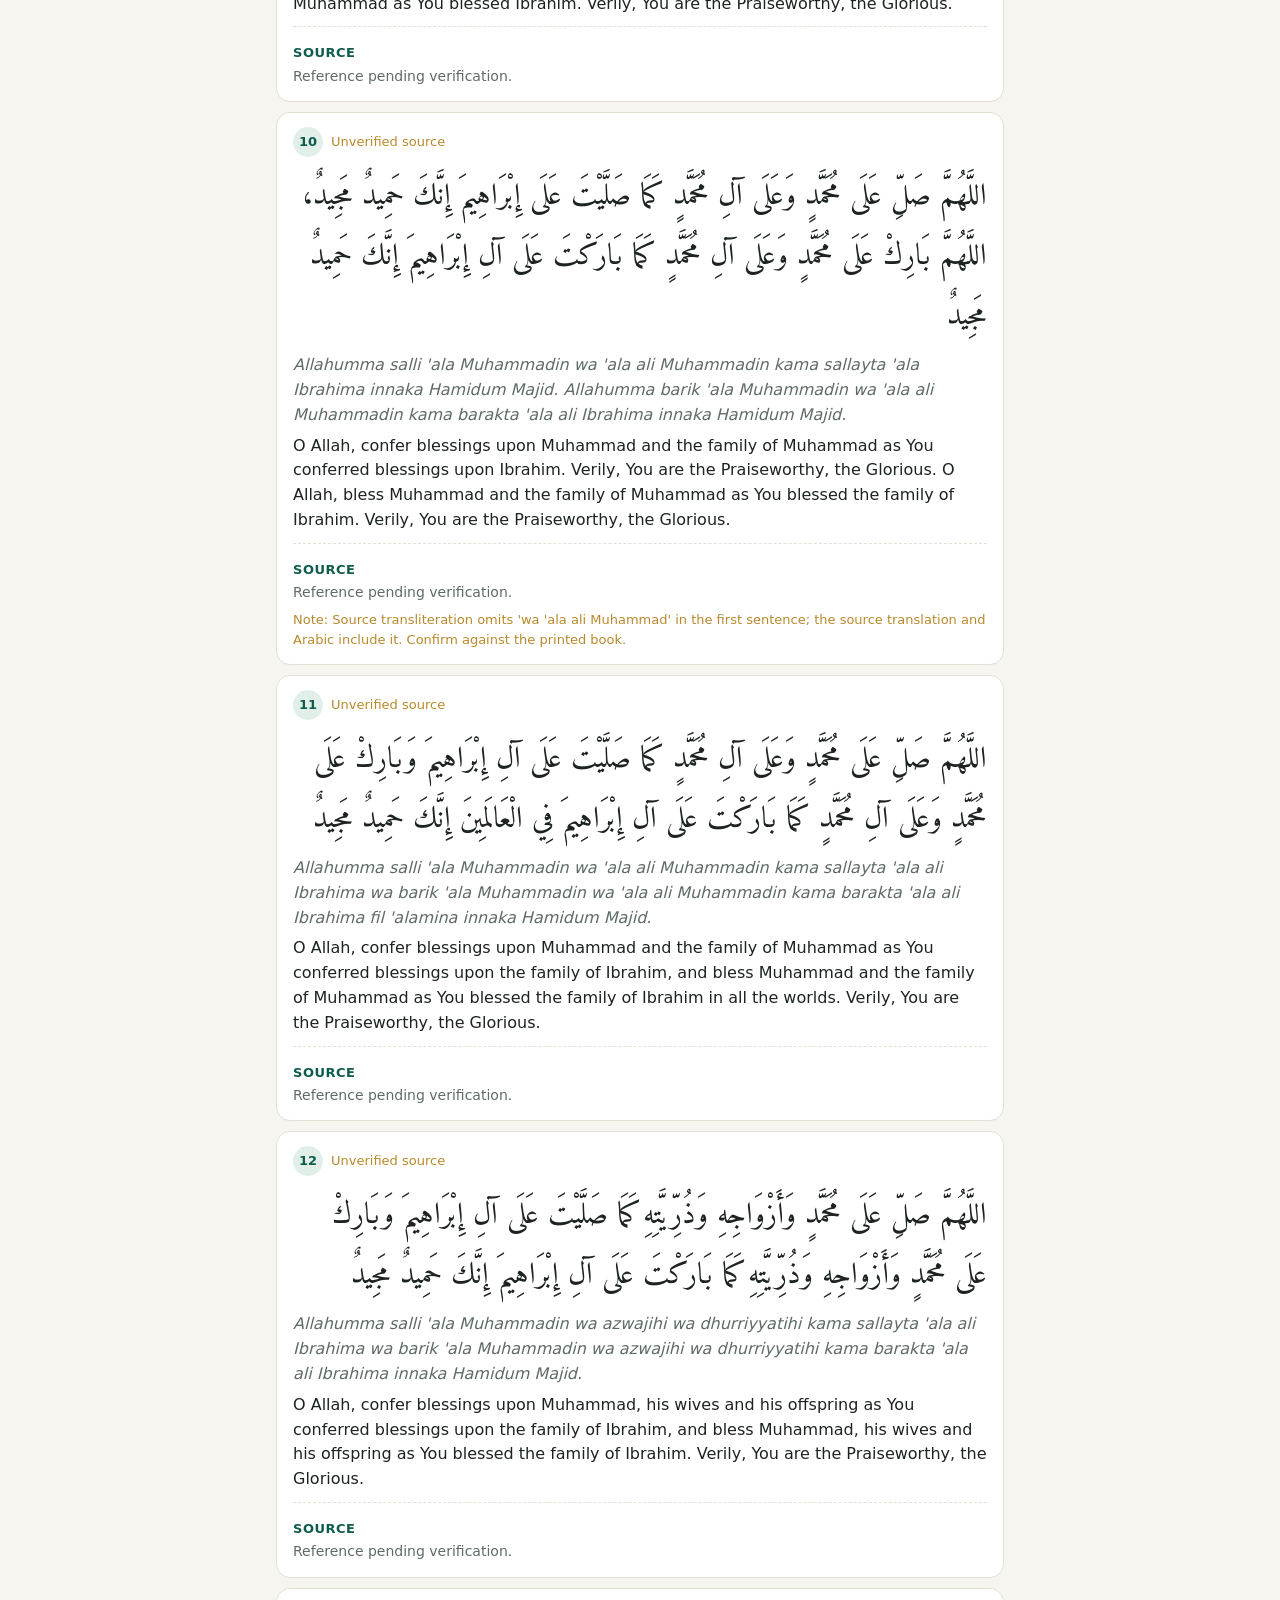
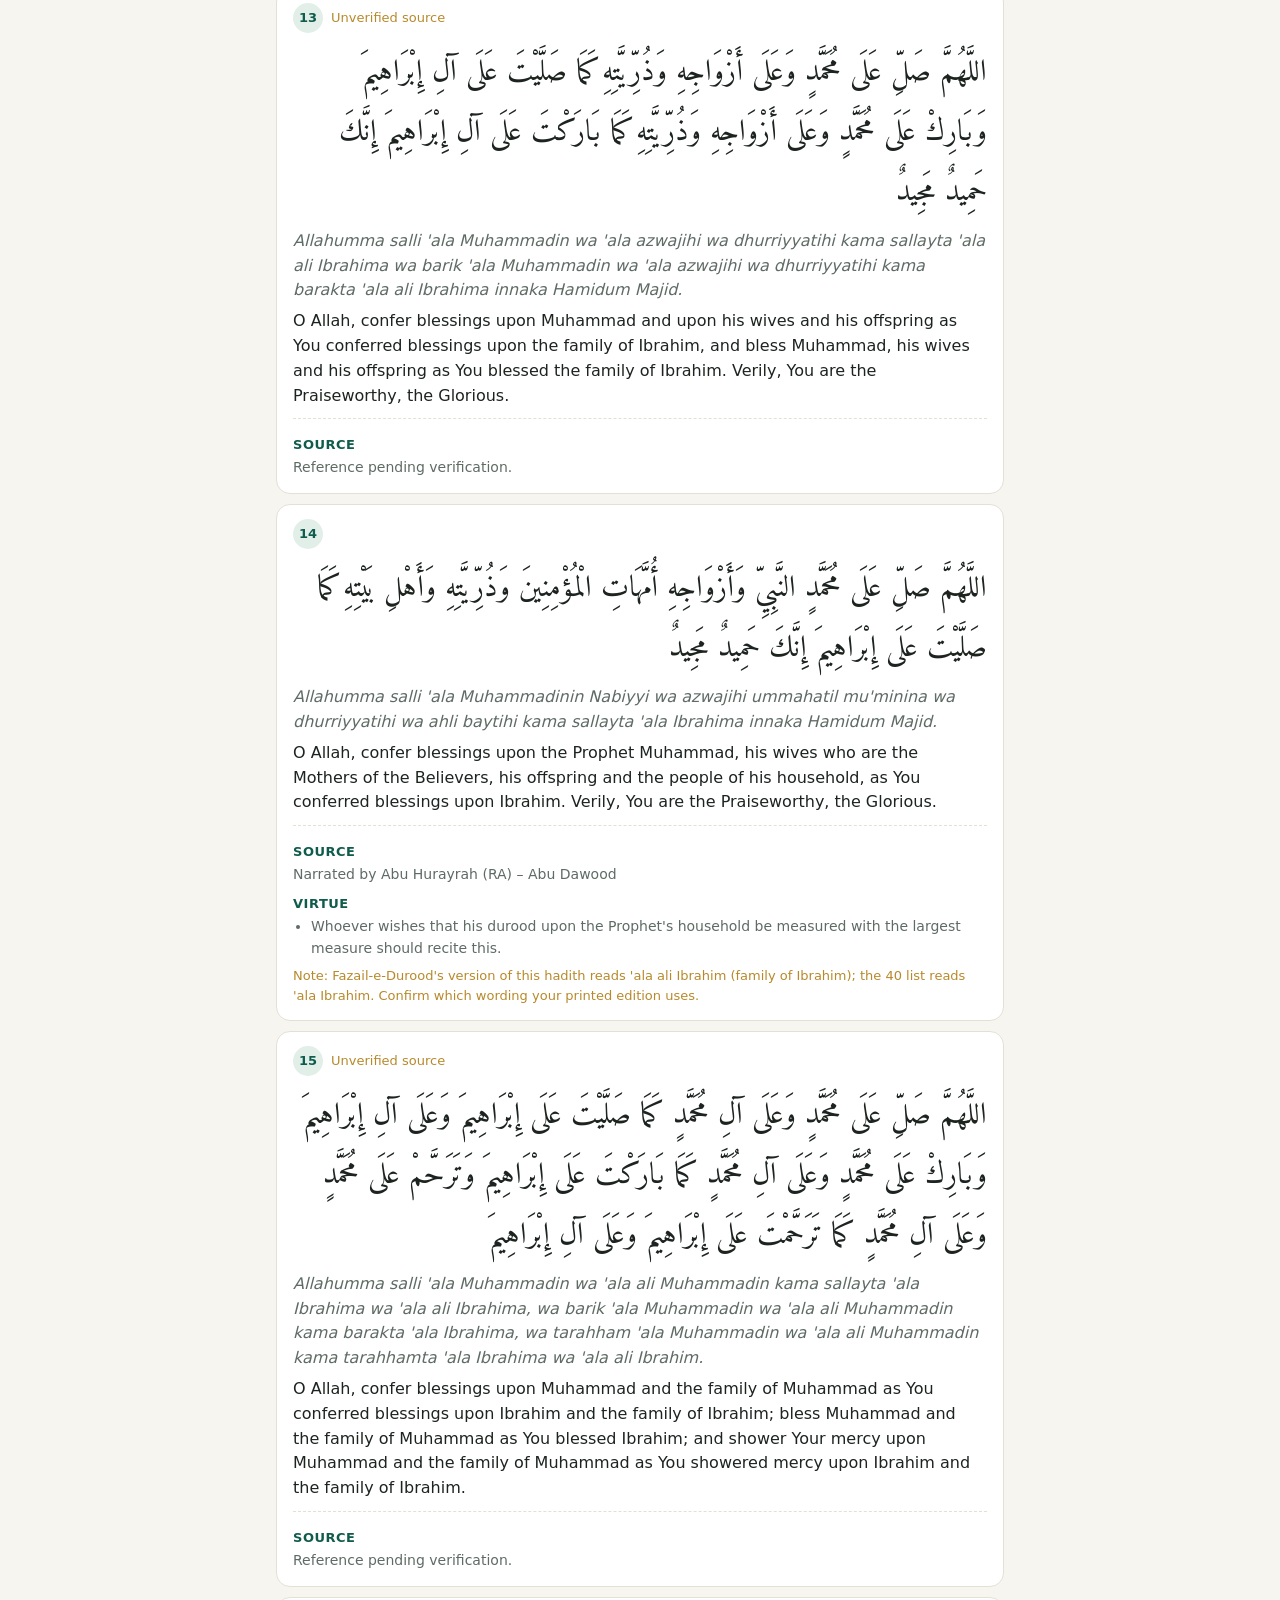
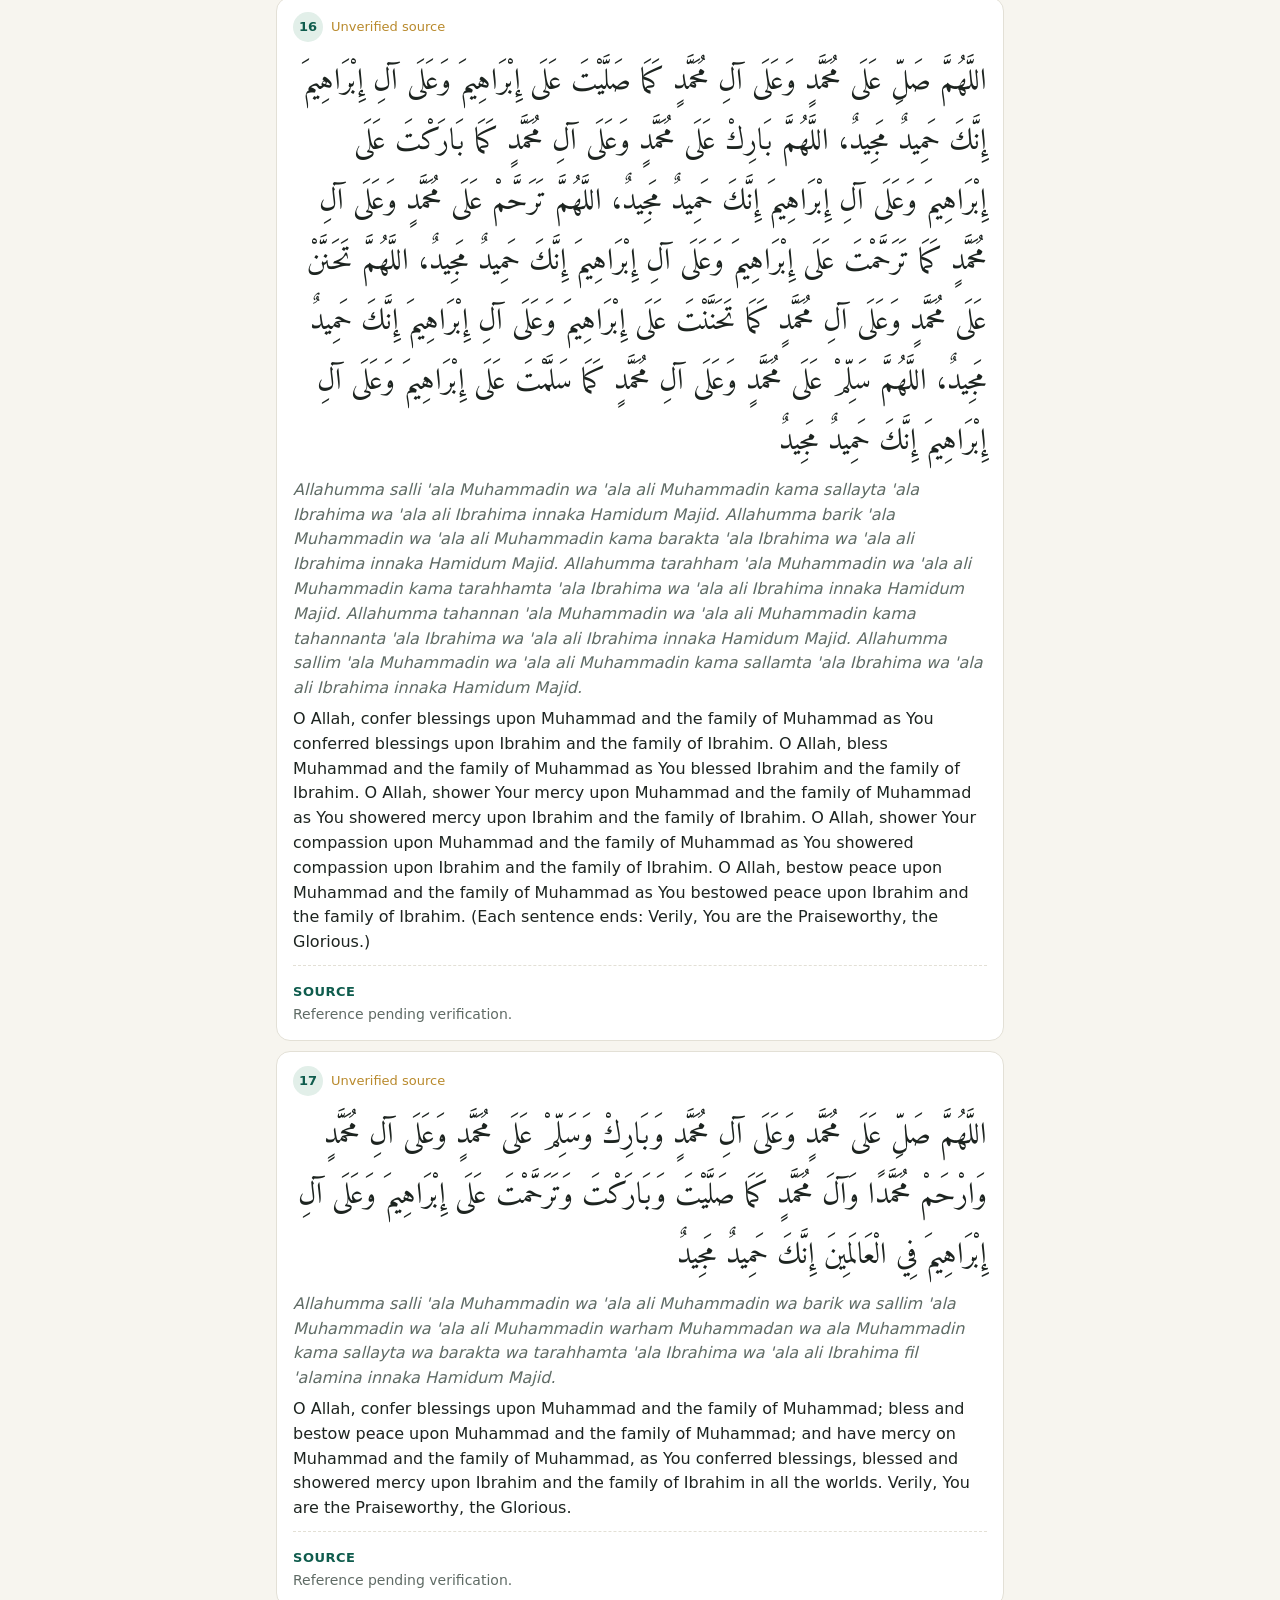
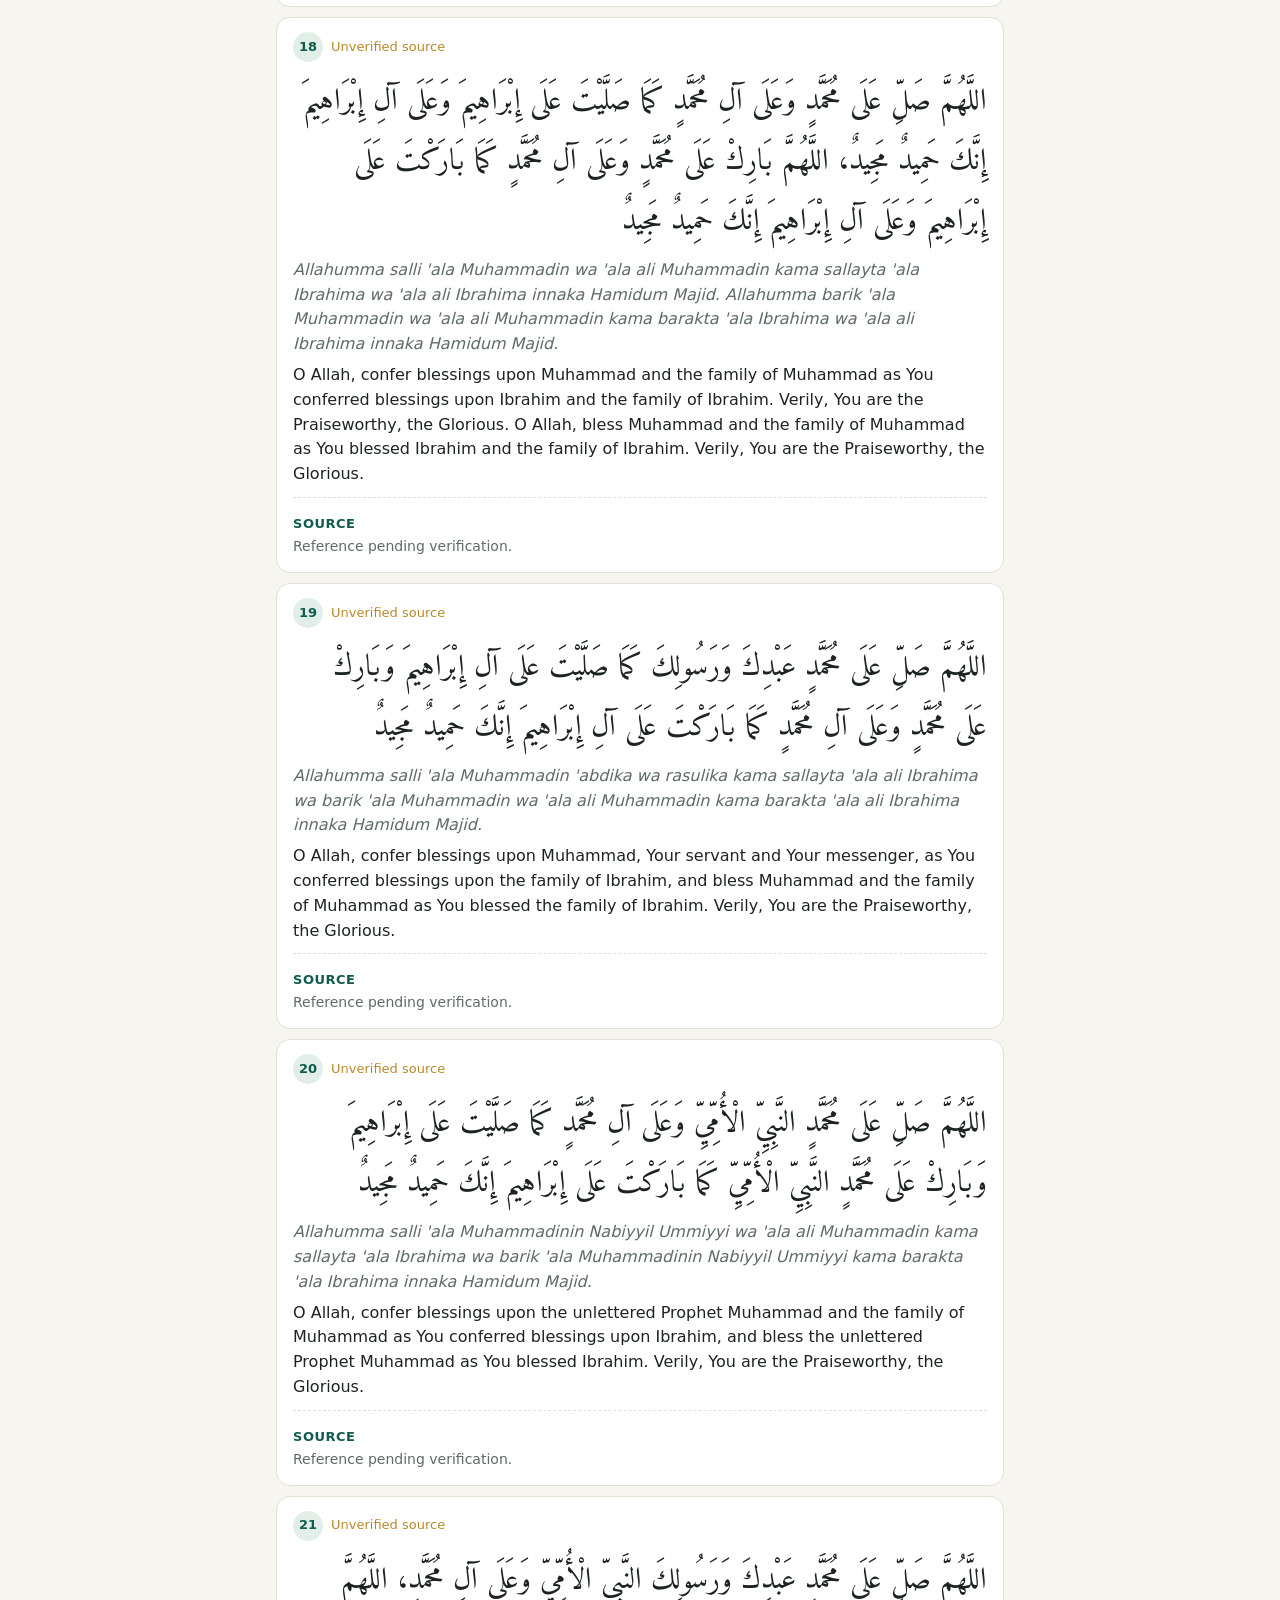
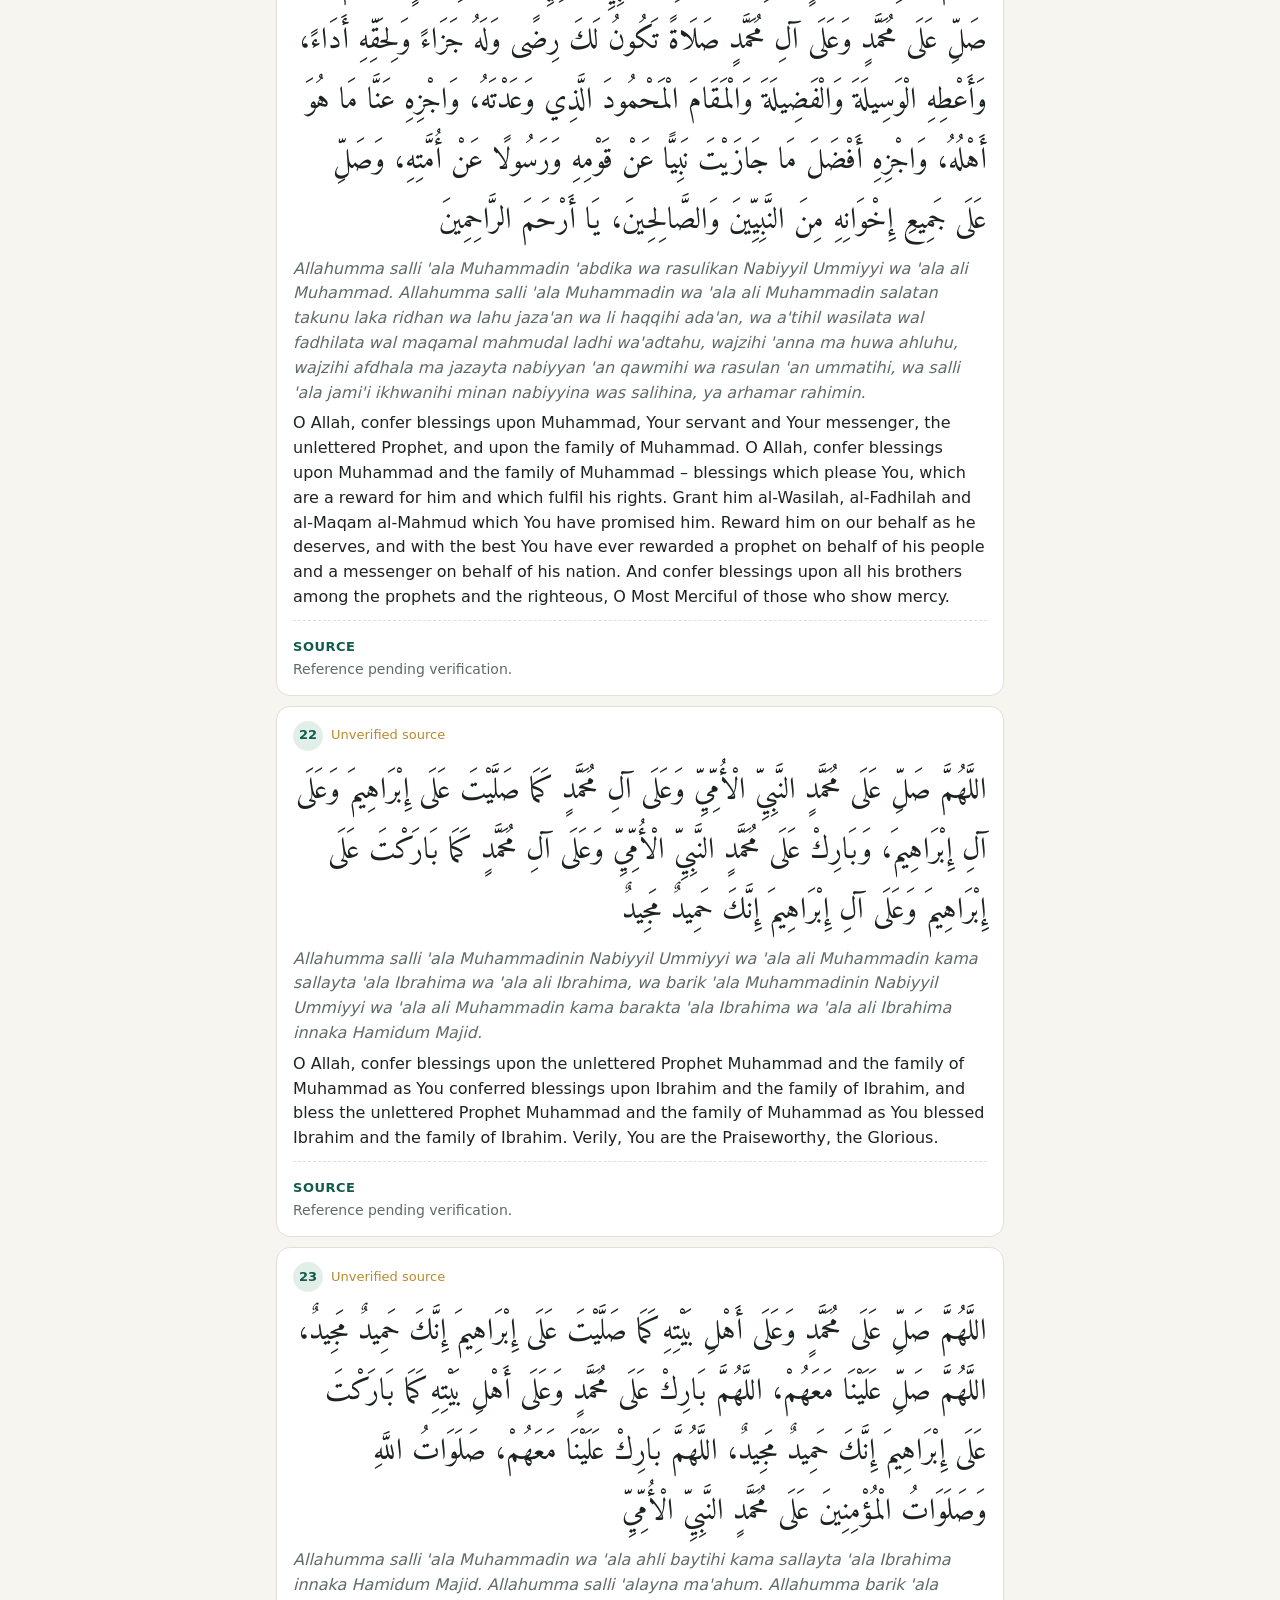
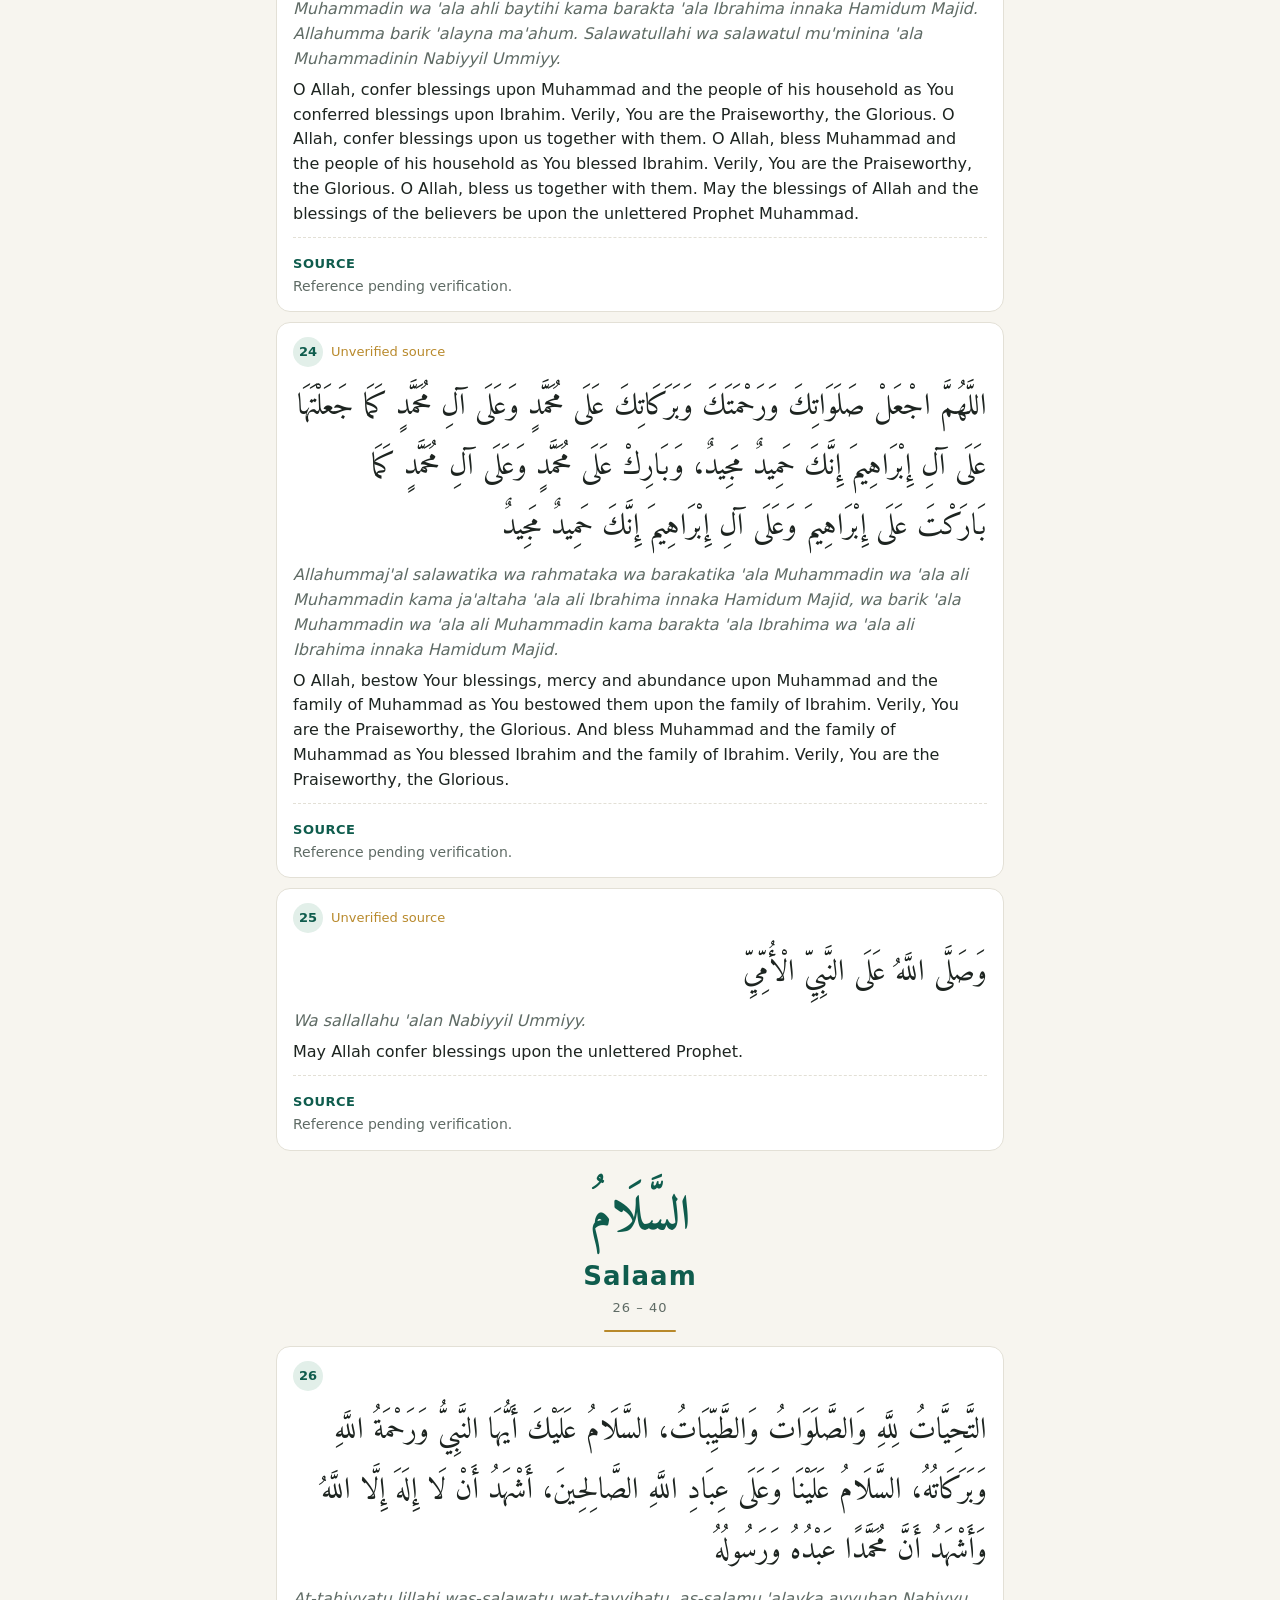
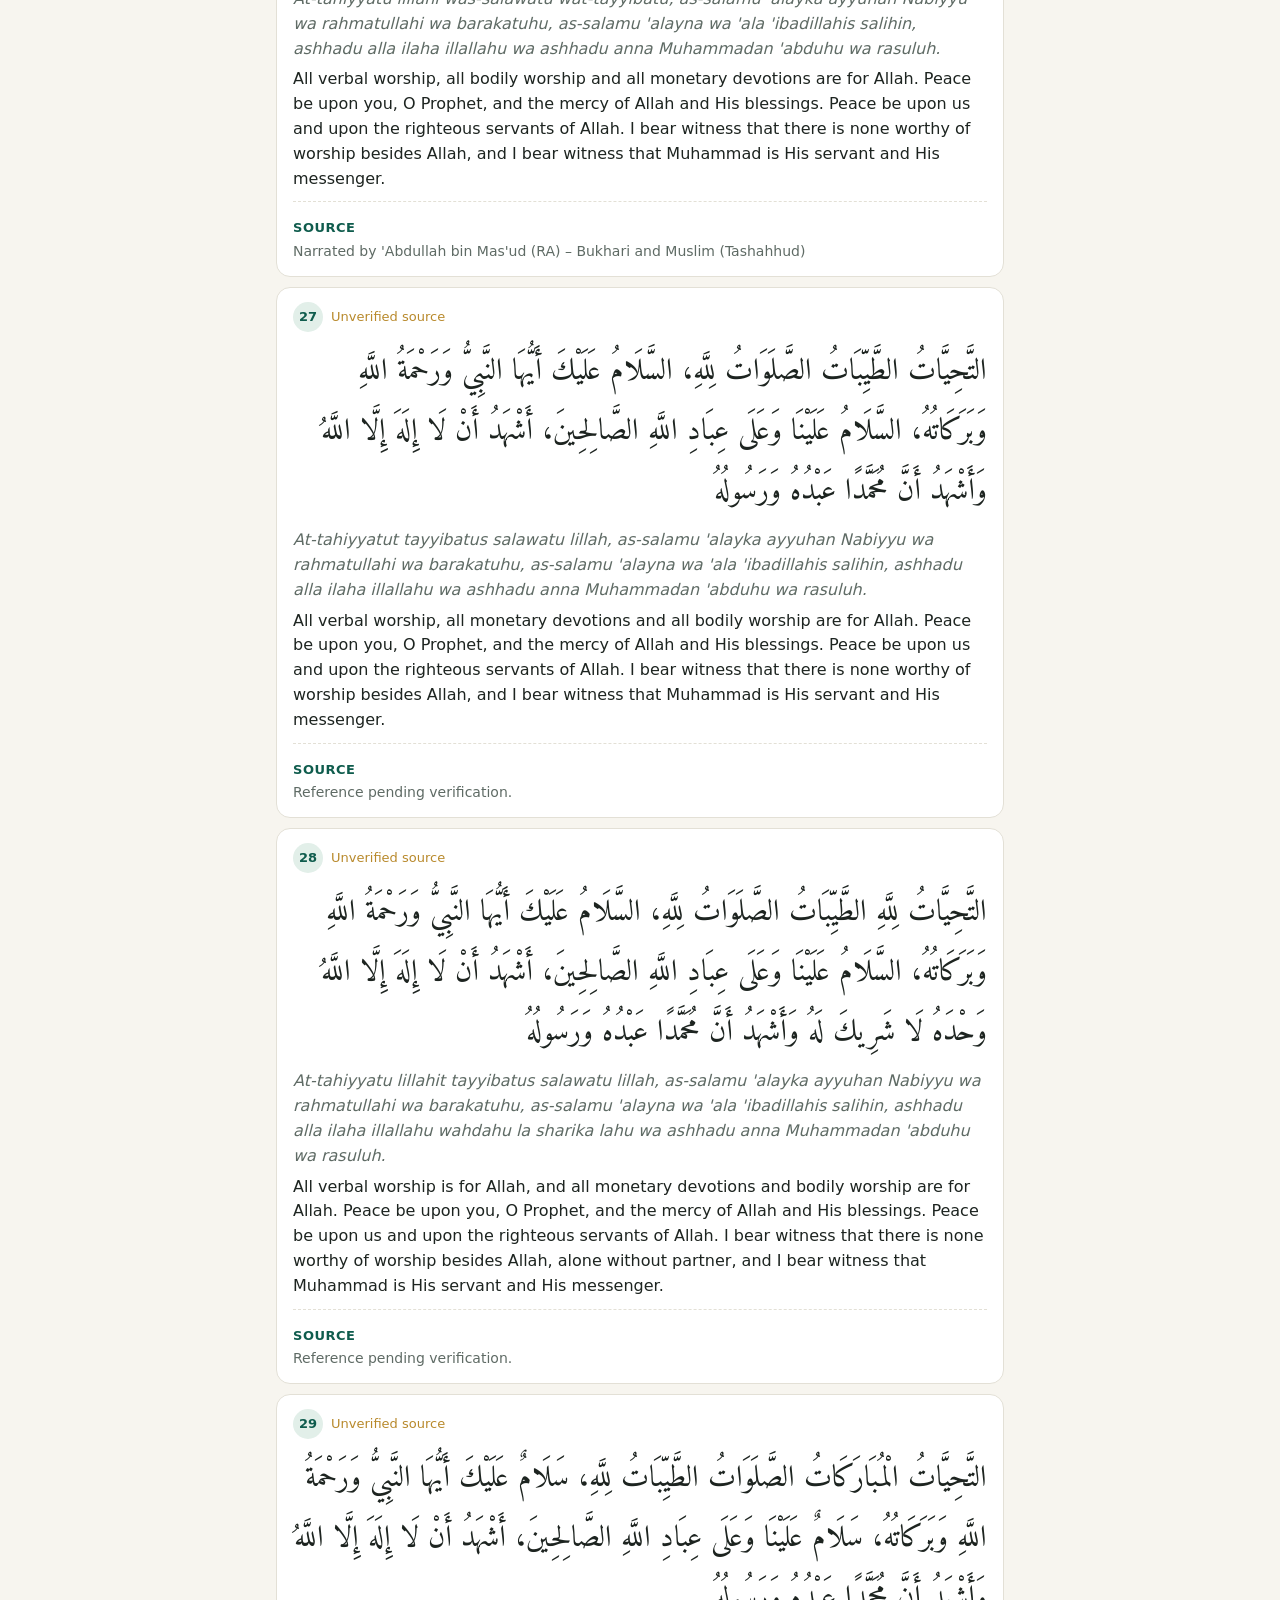
==== commit 87a525ef: "Change header title to As-Salatu was-Salam Co-Authored-By: Claude Opus 5.5 <noreply@anthropic.com> C" ====
--- a/index.html
+++ b/index.html
@@ -13,7 +13,7 @@
 </head>
 <body>
   <header class="bar">
-    <h1>40 Salawat &amp; Salaam</h1>
+    <h1>As-Salatu was-Salam</h1>
     <div class="menu-wrap">
       <button class="icon-btn" id="menuBtn" aria-label="Menu" aria-haspopup="menu">
         <svg viewBox="0 0 24 24"><circle cx="12" cy="12" r="3"/><path d="M12 2v3M12 19v3M2 12h3M19 12h3M4.9 4.9l2.1 2.1M17 17l2.1 2.1M4.9 19.1L7 17M17 7l2.1-2.1"/></svg>
--- a/styles.css
+++ b/styles.css
@@ -214,6 +214,12 @@
 .verse .en { margin: 4px 0; }
 .verse cite { display: block; font-size: 13px; color: var(--muted); font-style: normal; }
 .virtues ul { padding-left: 18px; margin: 0; }
+.spiritual p { margin: 6px 0; }
+.spiritual ol { padding-left: 22px; margin: 10px 0 0; }
+.spiritual ol > li { margin: 14px 0; }
+.spiritual ol > li::marker { color: var(--accent); font-weight: 700; }
+.spiritual h3 { margin: 0 0 4px; font-size: 16px; color: var(--accent); }
+.spiritual ul { padding-left: 18px; margin: 6px 0; }
 .virtues li { margin: 6px 0; }
 
 .empty { text-align: center; color: var(--muted); padding: 40px 0; }
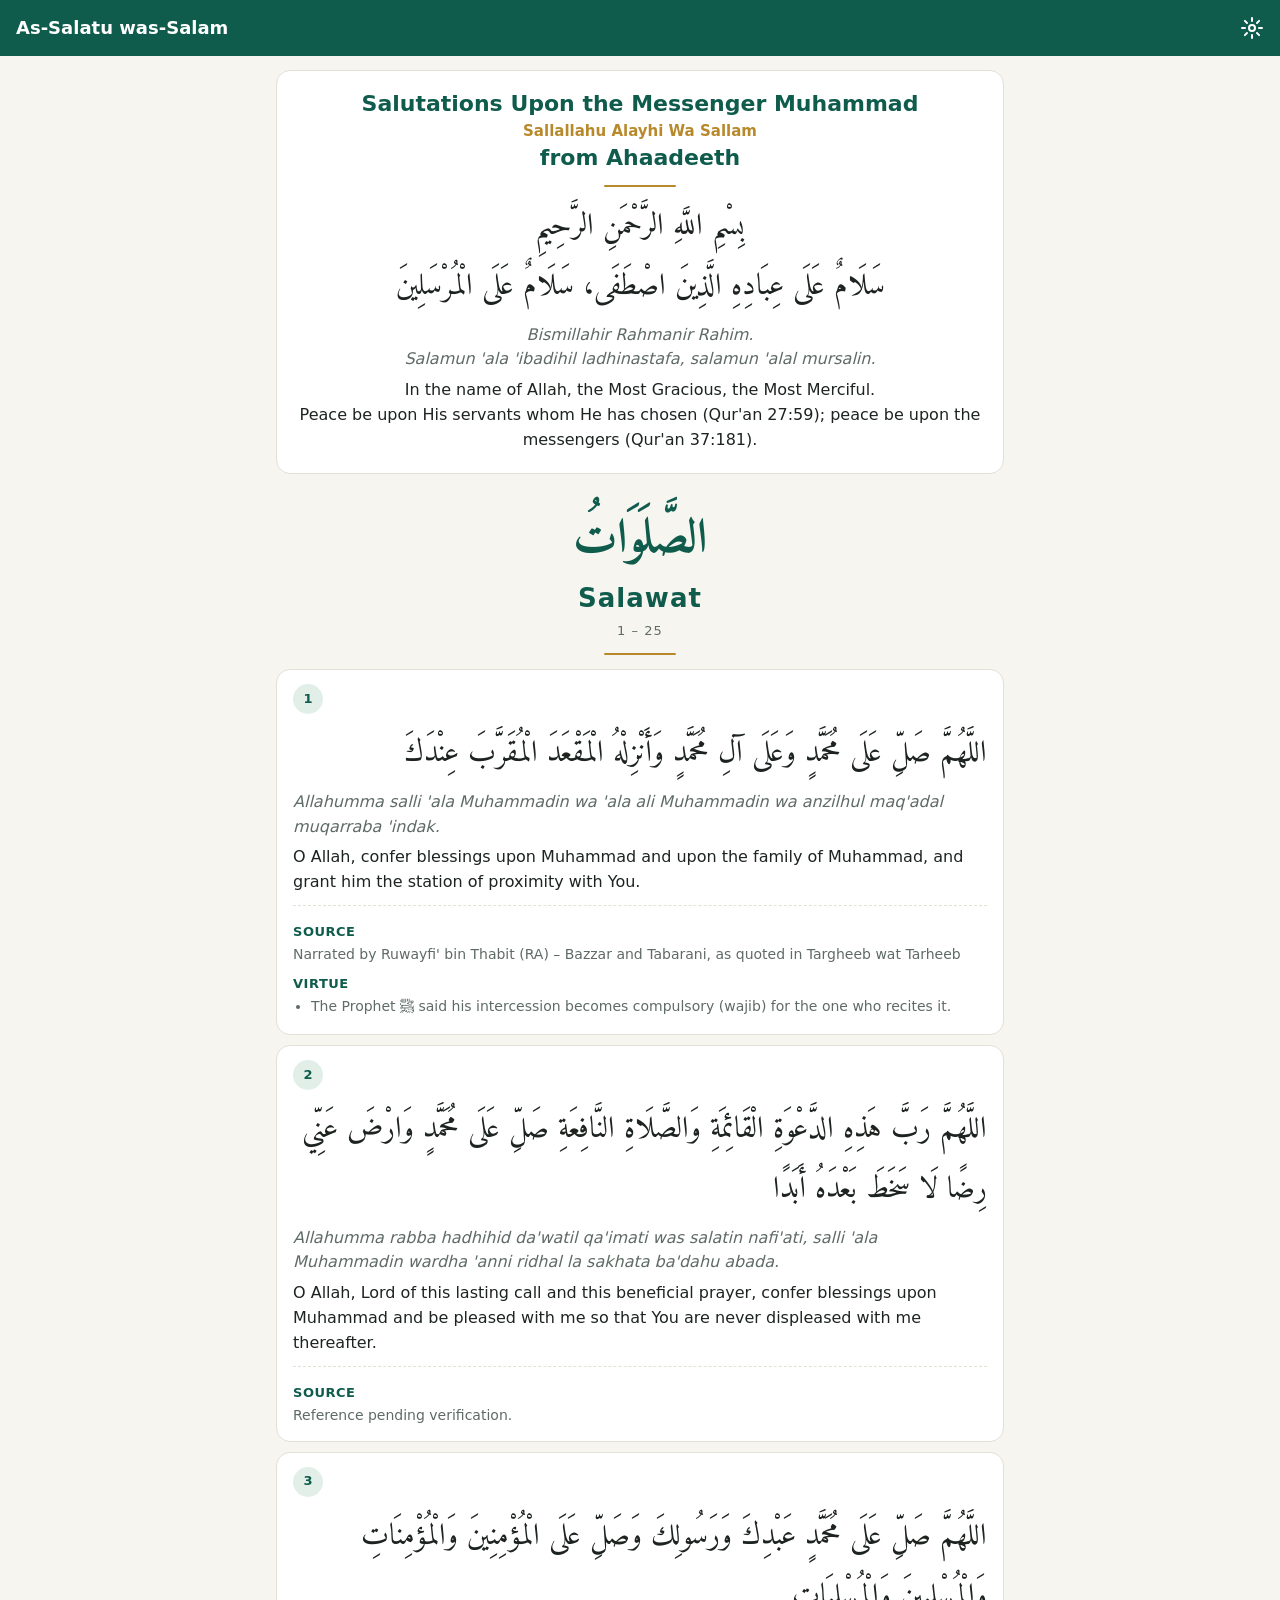
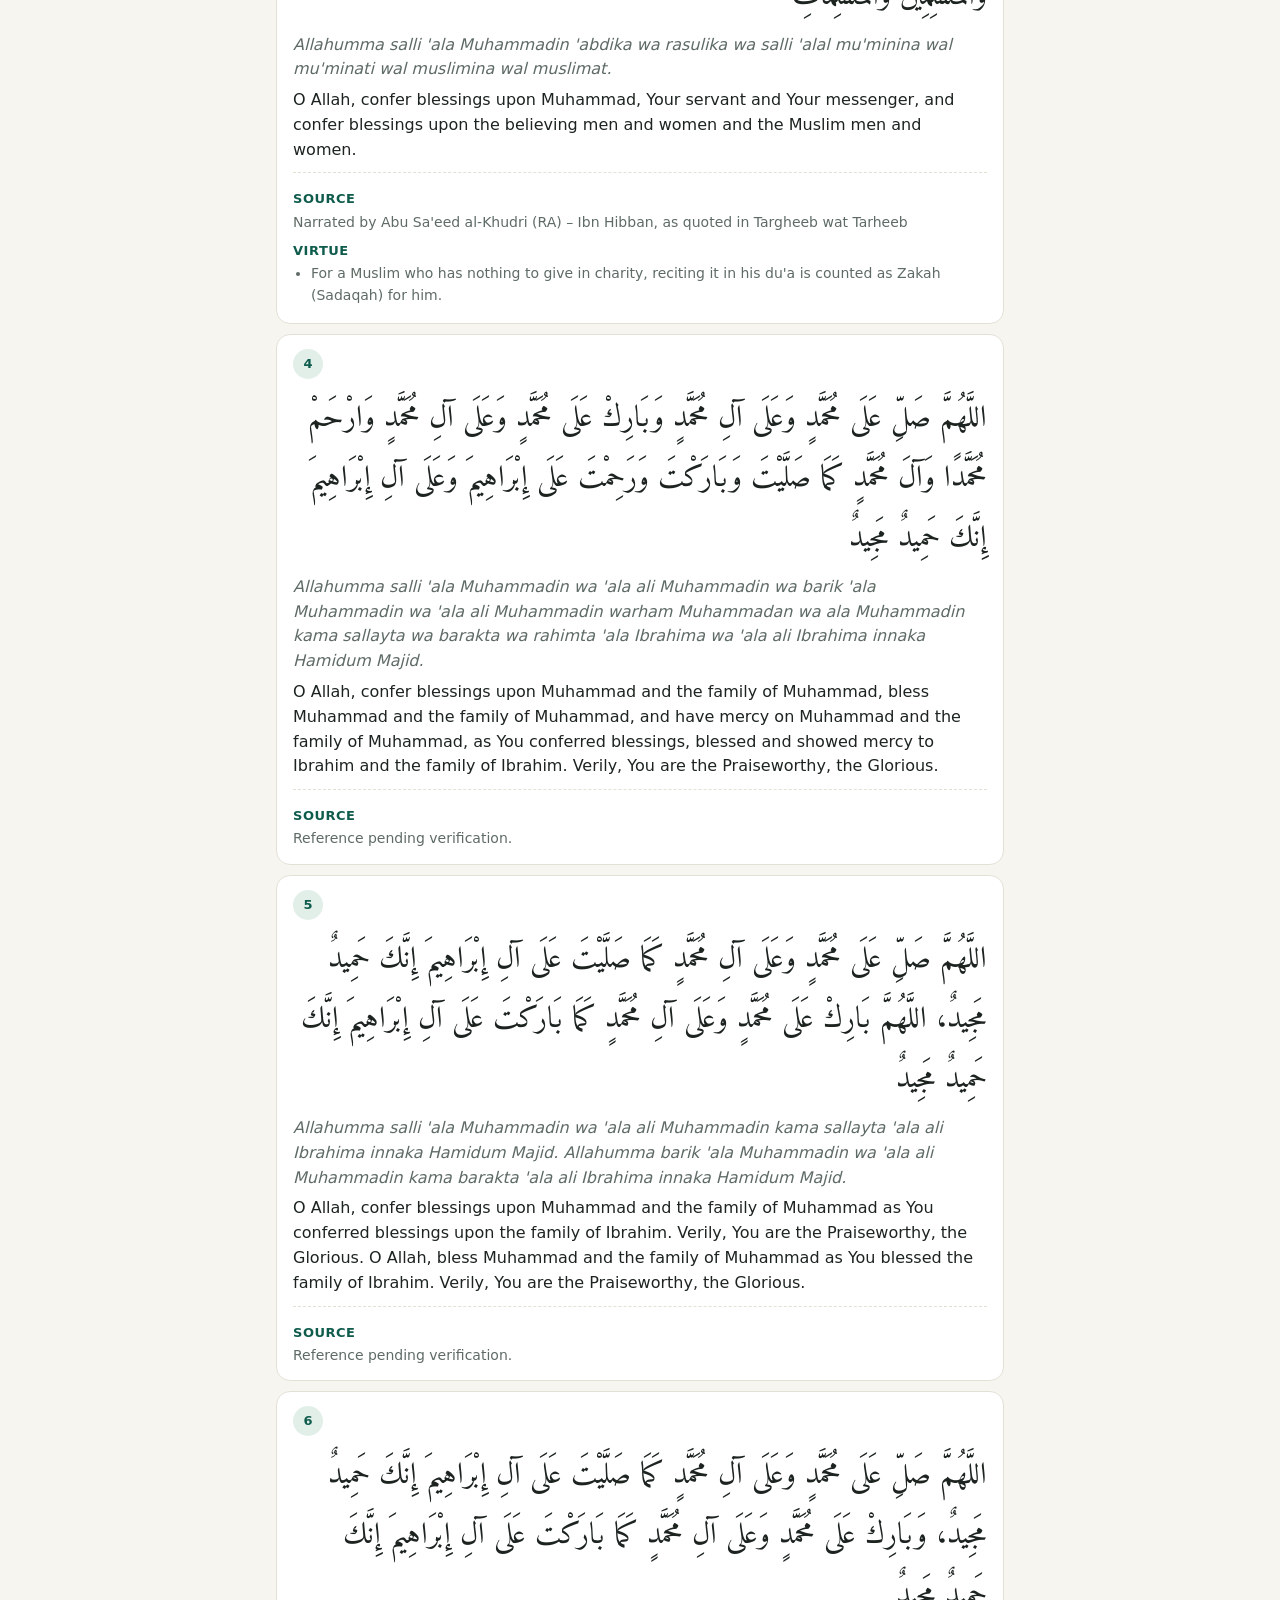
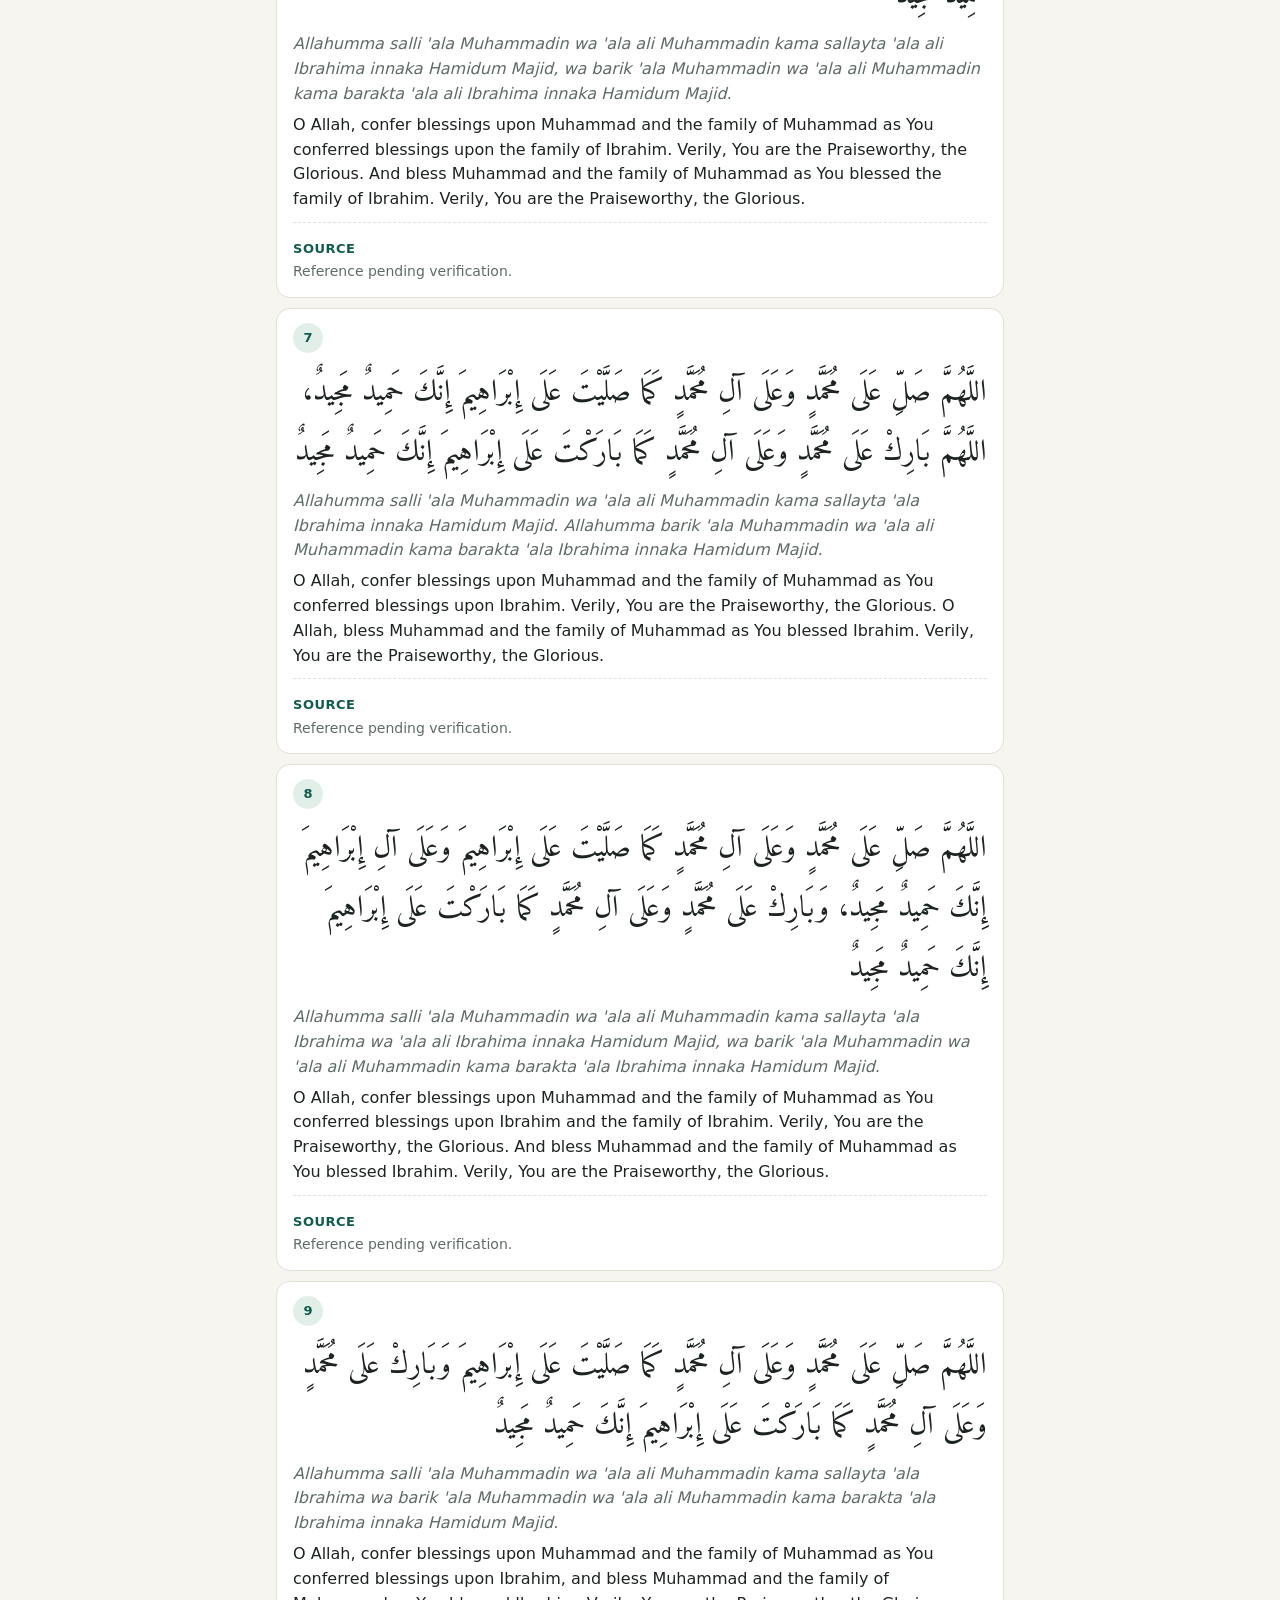
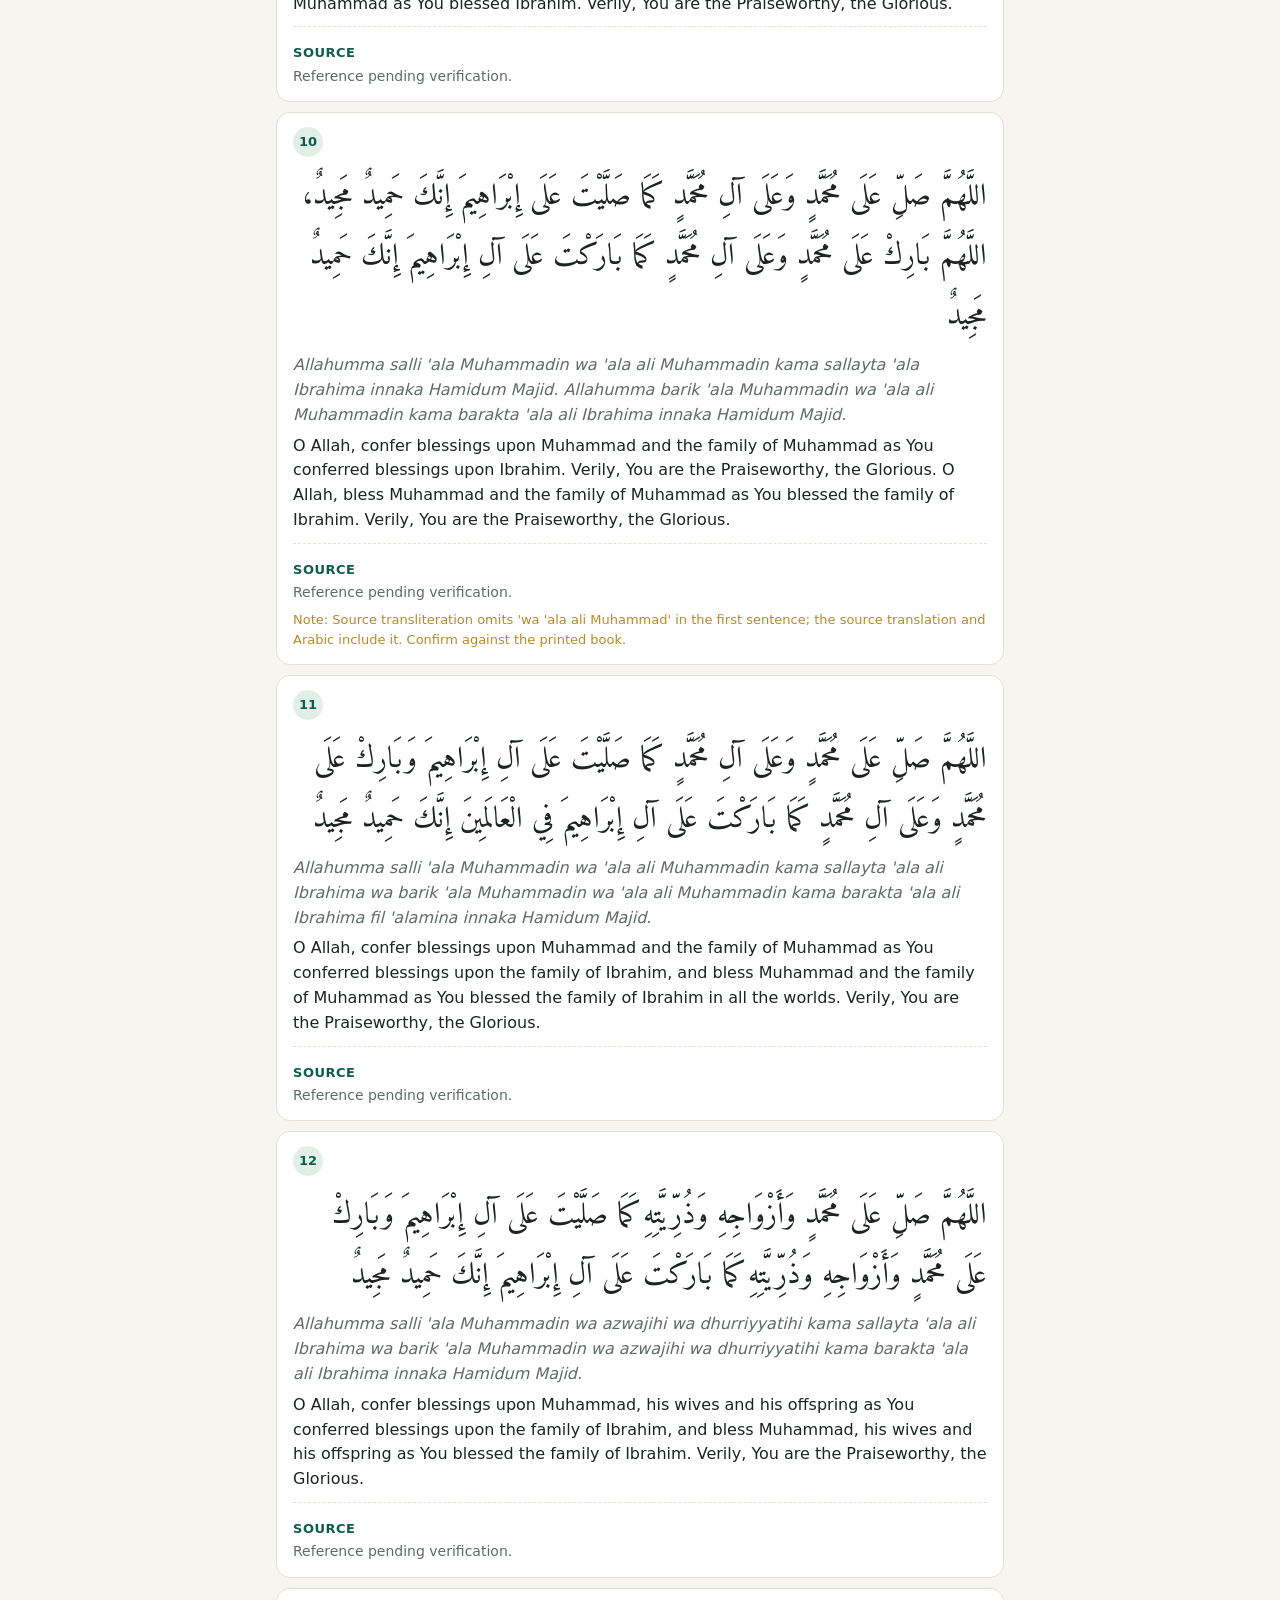
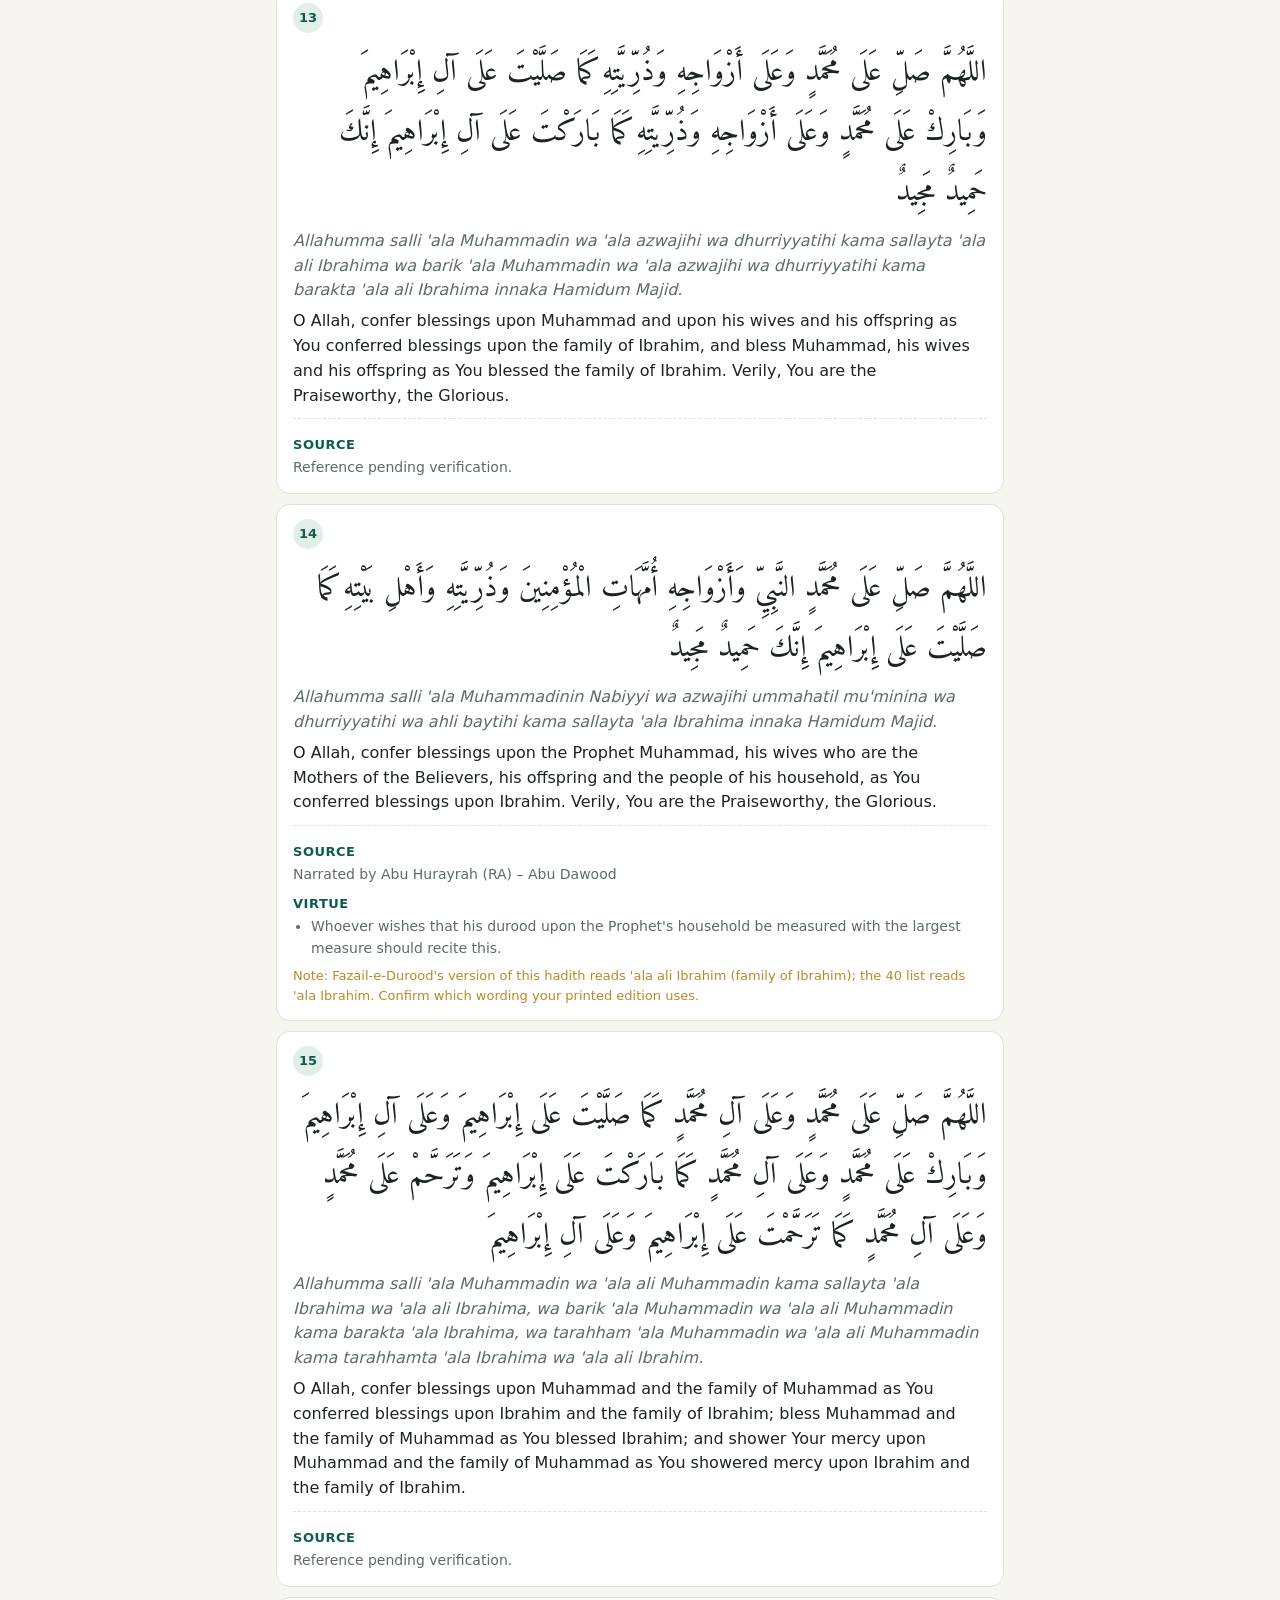
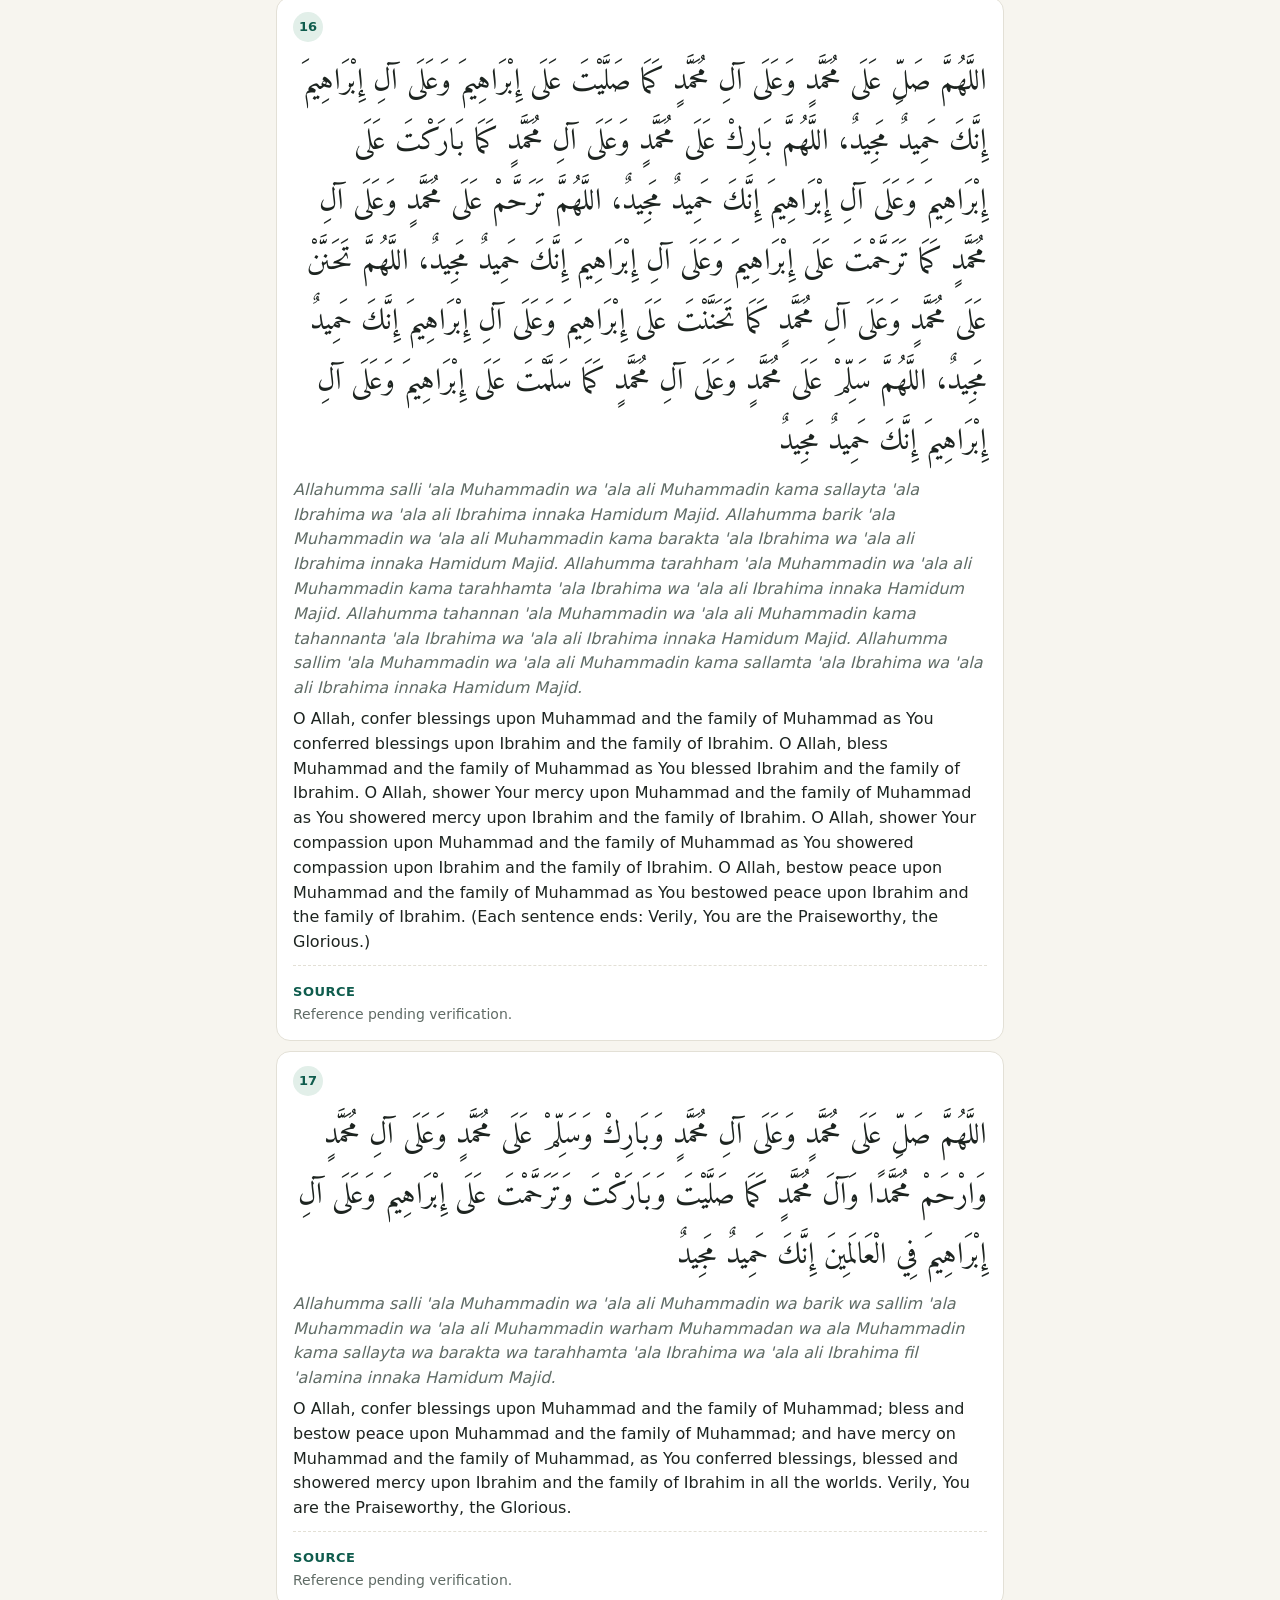
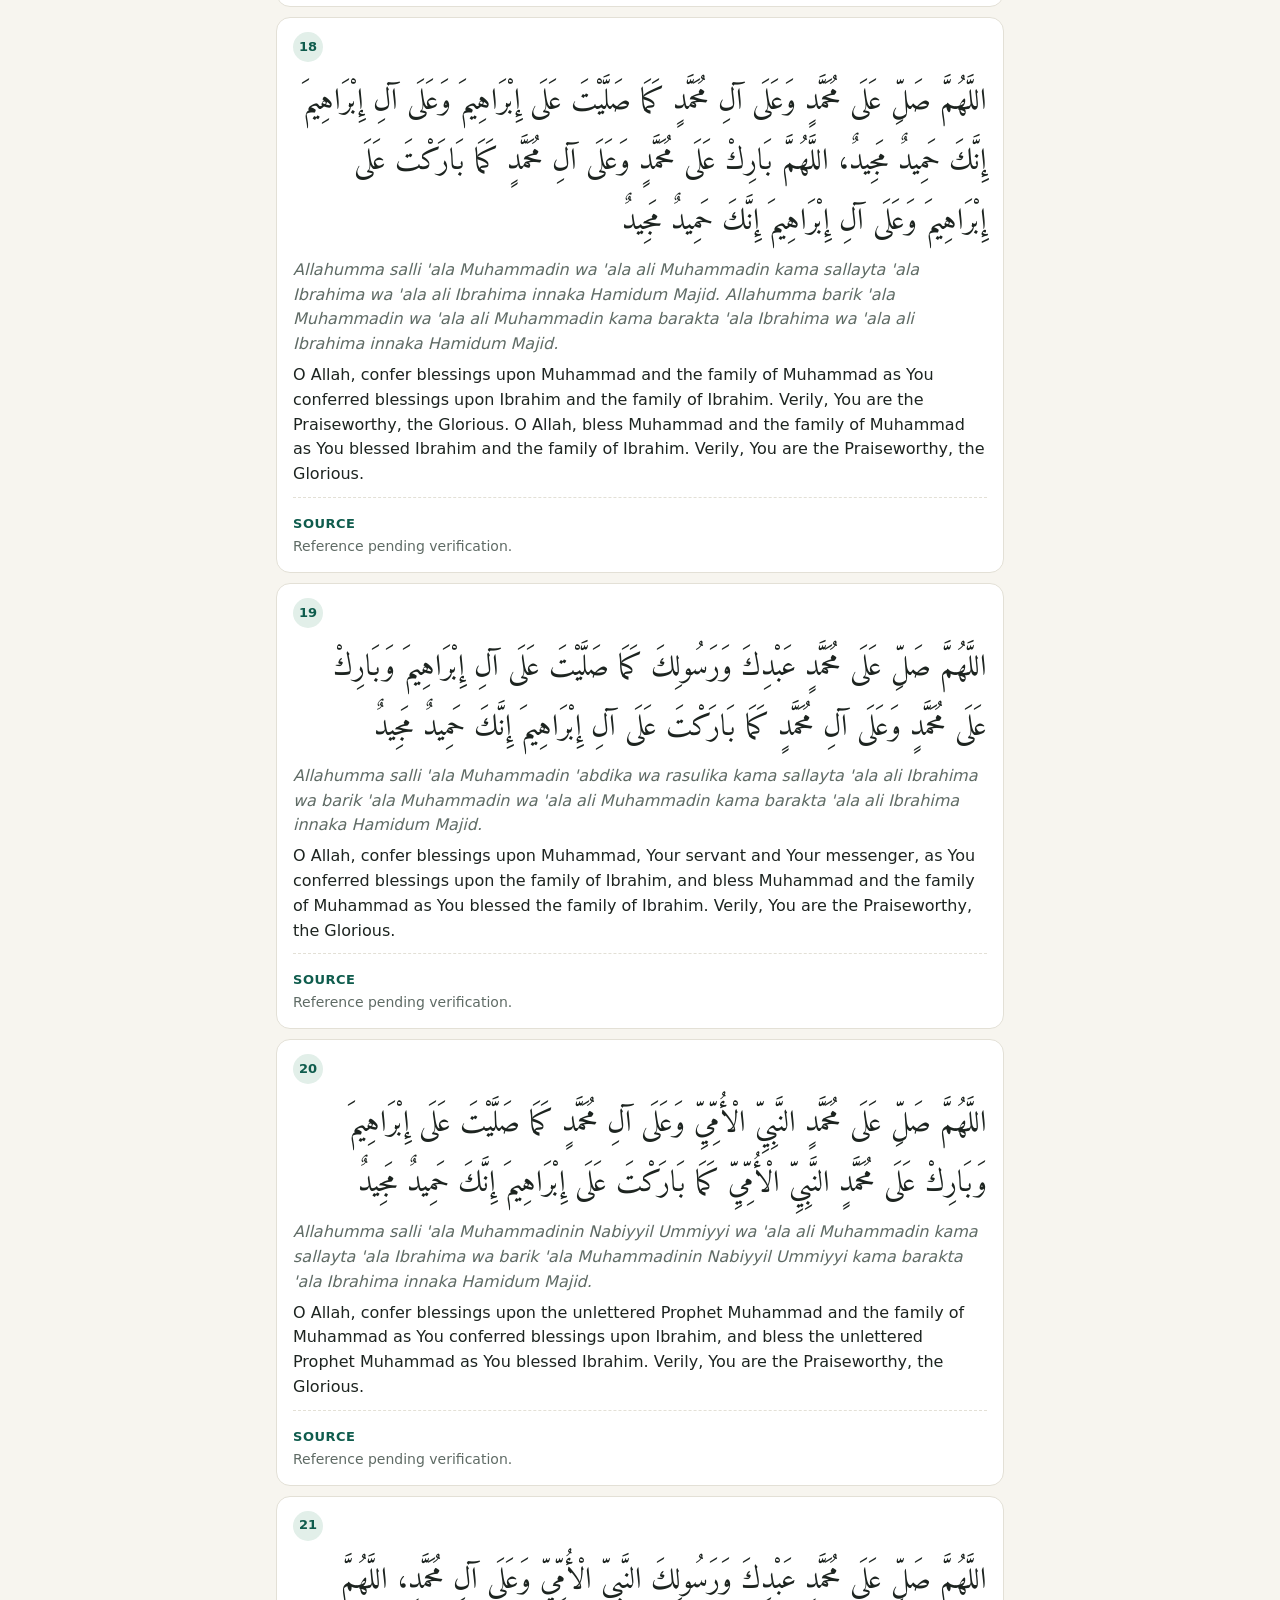
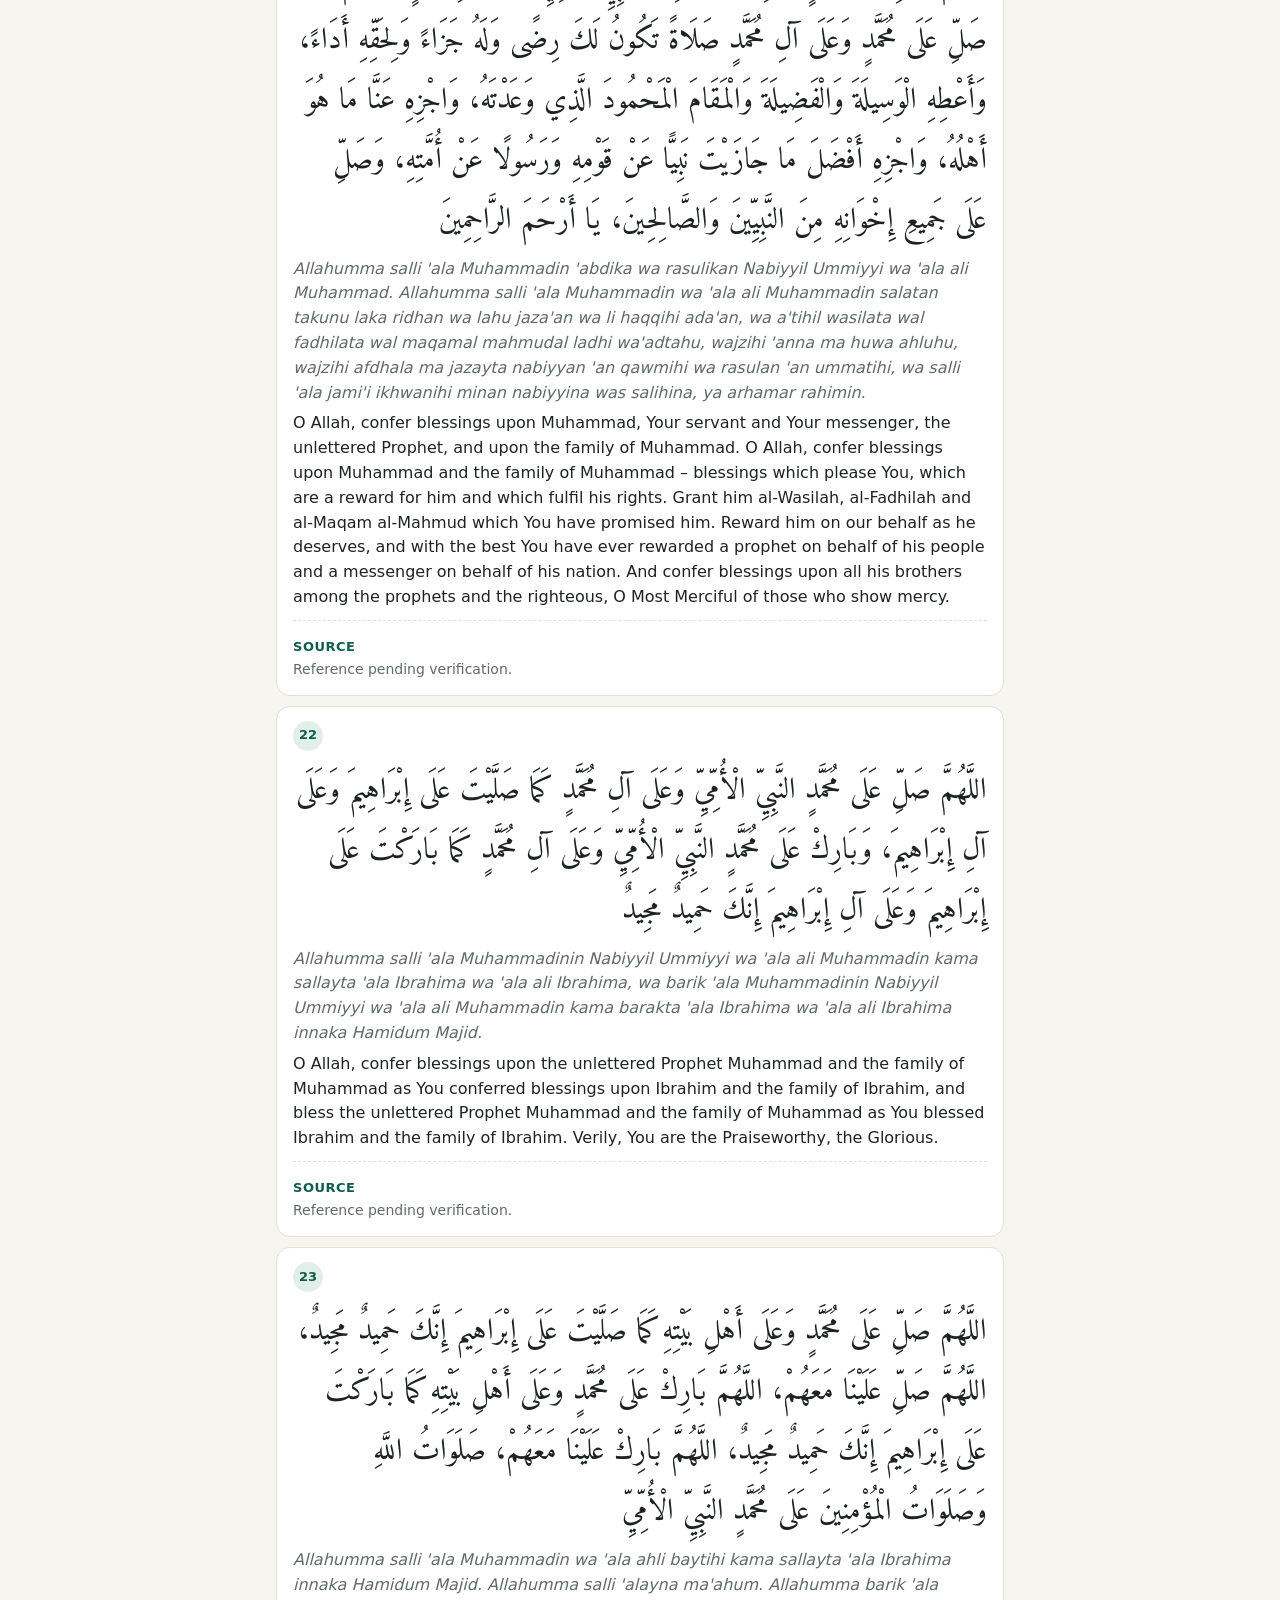
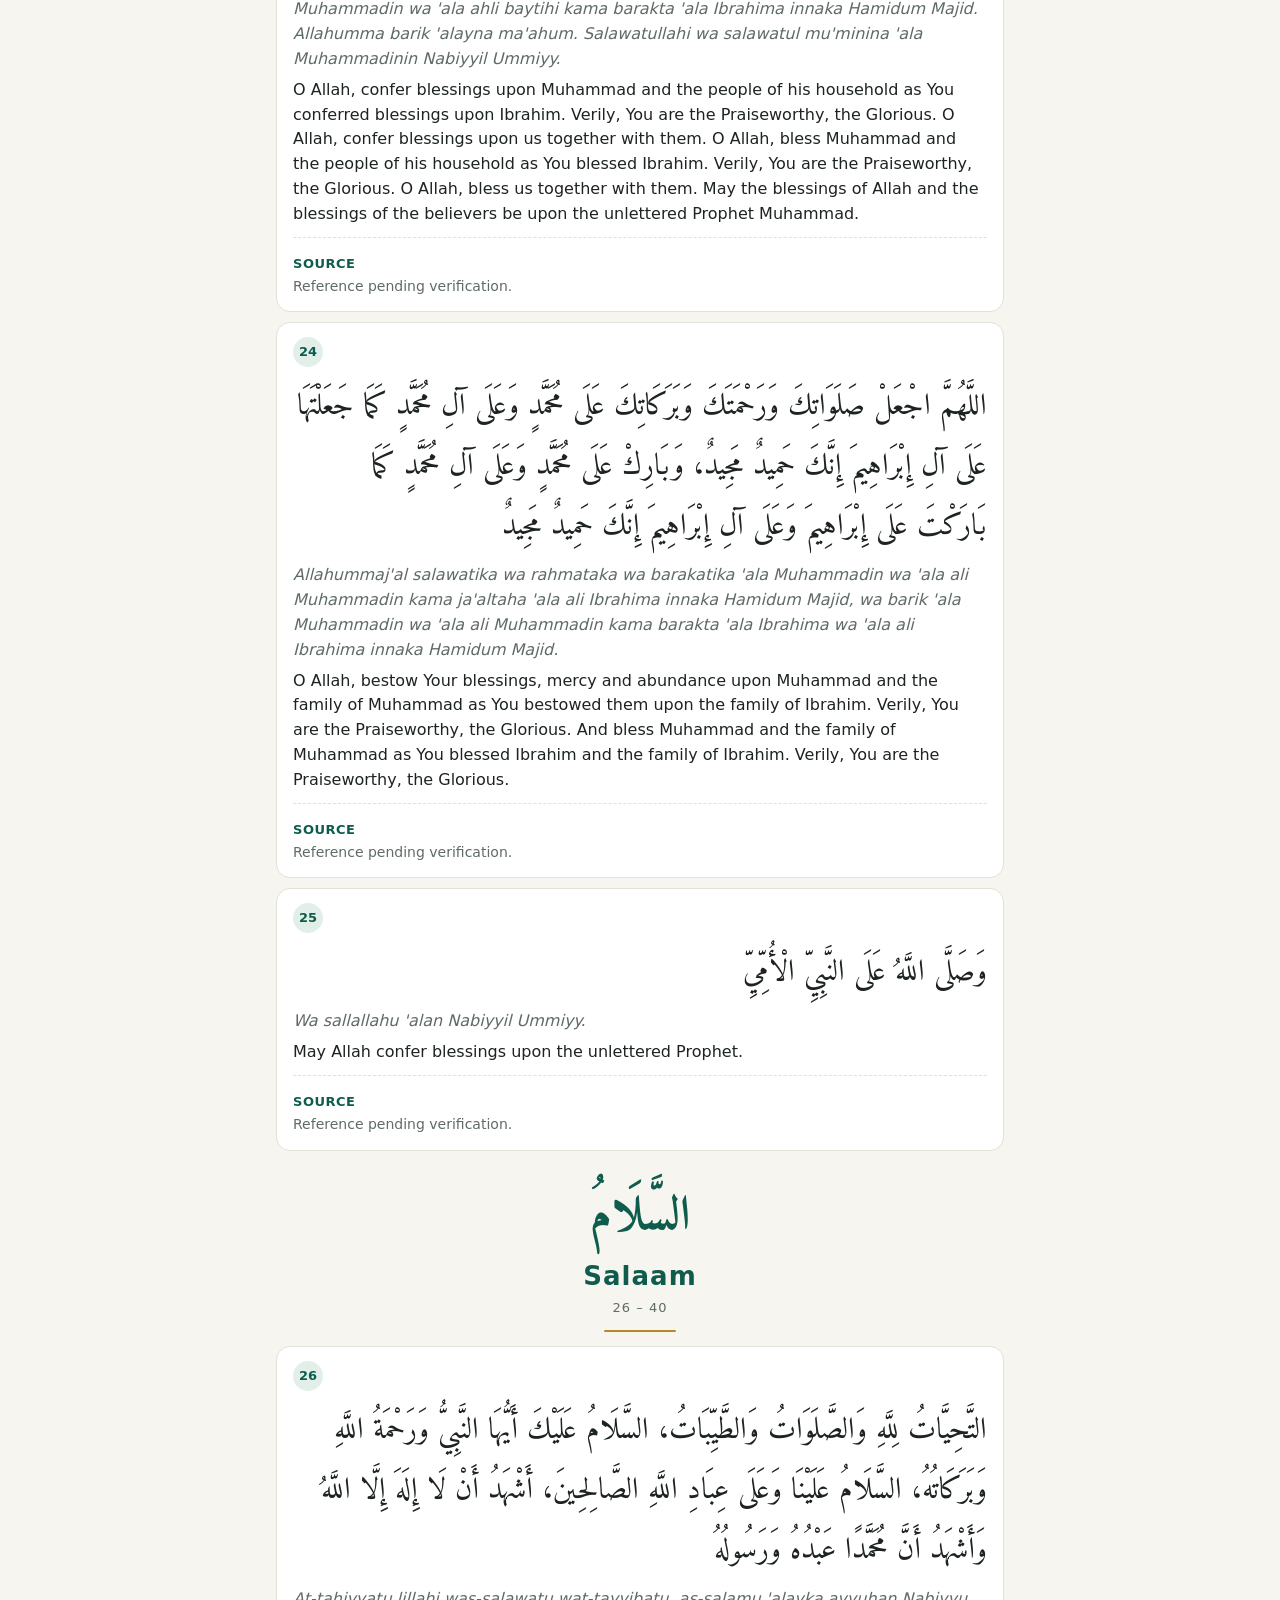
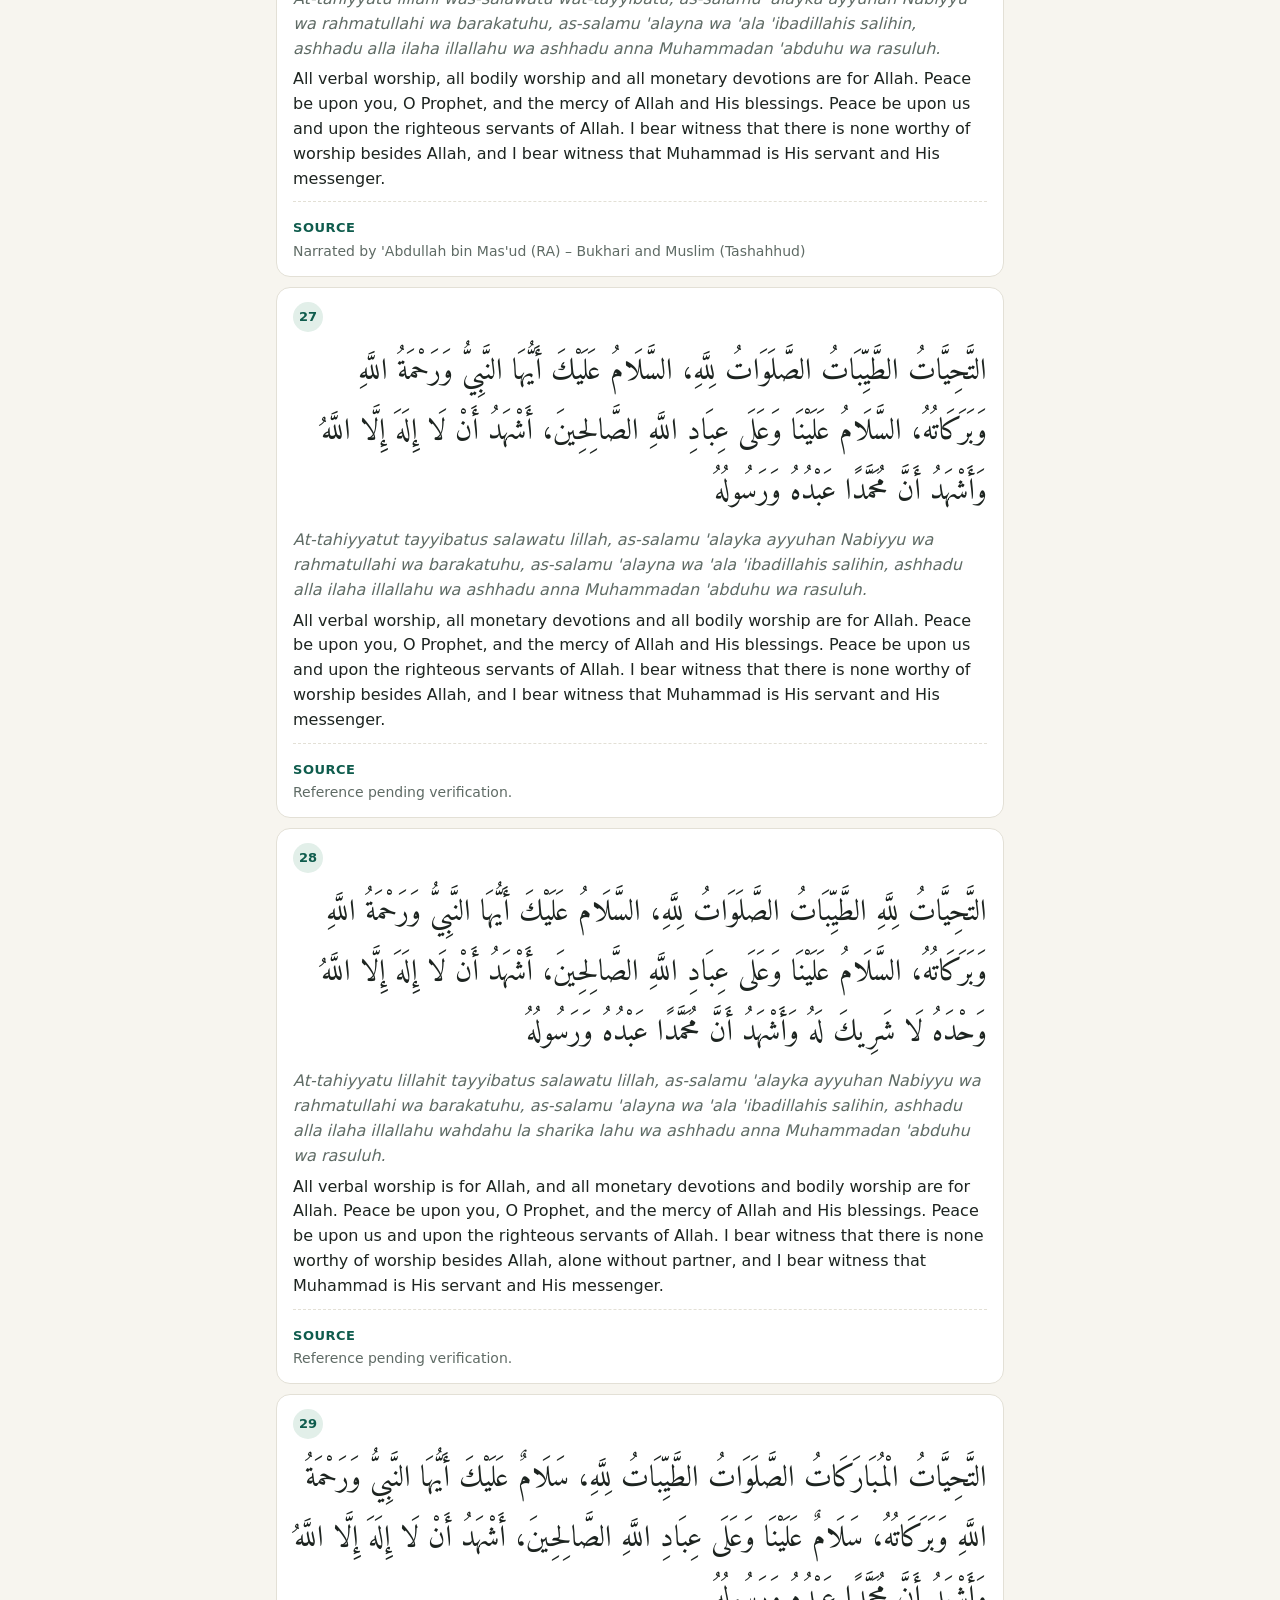
==== commit e4bf24cf: "Rename app to As-Salatu was-Salam, add Arabic font choice and Emerald theme Remove the unverified-so" ====
--- a/index.html
+++ b/index.html
@@ -4,8 +4,8 @@
   <meta charset="utf-8">
   <meta name="viewport" content="width=device-width, initial-scale=1, viewport-fit=cut">
   <meta name="theme-color" content="#0f5c4d">
-  <meta name="description" content="Chahal Durood – 40 Salawat & Salaam to recite daily, offline.">
-  <title>40 Salawat &amp; Salaam</title>
+  <meta name="description" content="As-Salatu was-Salam – 40 salawat and salaam upon the Prophet ﷺ to recite daily, offline.">
+  <title>As-Salatu was-Salam</title>
   <link rel="manifest" href="manifest.webmanifest">
   <link rel="icon" href="icons/icon.svg" type="image/svg+xml">
   <link rel="apple-touch-icon" href="icons/icon-192.png">
@@ -19,7 +19,7 @@
         <svg viewBox="0 0 24 24"><circle cx="12" cy="12" r="3"/><path d="M12 2v3M12 19v3M2 12h3M19 12h3M4.9 4.9l2.1 2.1M17 17l2.1 2.1M4.9 19.1L7 17M17 7l2.1-2.1"/></svg>
       </button>
       <div class="menu" id="menu" role="menu" hidden>
-        <button role="menuitem" id="openSettings">Theme &amp; display</button>
+        <button role="menuitem" id="openSettings">Settings</button>
         <button role="menuitem" id="openAbout">About</button>
         <button role="menuitem" id="shareApp">Share app</button>
       </div>
@@ -37,7 +37,8 @@
 
   <dialog id="settings">
     <form method="dialog">
-      <h2>Theme &amp; display</h2>
+      <h2>Settings</h2>
+      <p class="hint">Tap any durood to mark it while you recite; the app remembers your place.</p>
       <label>Theme
         <select id="themeSel">
           <option value="auto">System</option>
@@ -46,6 +47,7 @@
           <option value="ocean">Ocean</option>
           <option value="rose">Rose</option>
           <option value="lavender">Lavender</option>
+          <option value="emerald">Emerald</option>
           <option value="dark">Dark</option>
           <option value="midnight">Midnight</option>
           <option value="black">Black (AMOLED)</option>
@@ -55,6 +57,15 @@
         <select id="dirSel">
           <option value="vertical">Vertical (scroll down)</option>
           <option value="horizontal">Sideways (swipe left → right)</option>
+        </select>
+      </label>
+      <label>Arabic font
+        <select id="fontSel">
+          <option value="amiri">Amiri</option>
+          <option value="scheherazade">Scheherazade</option>
+          <option value="noto-naskh">Noto Naskh</option>
+          <option value="lateef">Lateef</option>
+          <option value="system">Device default</option>
         </select>
       </label>
       <label>Arabic size <span id="sizeVal"></span>
--- a/styles.css
+++ b/styles.css
@@ -7,6 +7,43 @@
 @font-face {
   font-family: "Amiri";
   src: url("fonts/amiri-700.woff2") format("woff2");
+  font-weight: 700;
+  font-display: swap;
+}
+
+@font-face {
+  font-family: "Scheherazade New";
+  src: url("fonts/scheherazade-400.woff2") format("woff2");
+  font-weight: 400;
+  font-display: swap;
+}
+@font-face {
+  font-family: "Scheherazade New";
+  src: url("fonts/scheherazade-700.woff2") format("woff2");
+  font-weight: 700;
+  font-display: swap;
+}
+@font-face {
+  font-family: "Noto Naskh Arabic";
+  src: url("fonts/noto-naskh-400.woff2") format("woff2");
+  font-weight: 400;
+  font-display: swap;
+}
+@font-face {
+  font-family: "Noto Naskh Arabic";
+  src: url("fonts/noto-naskh-700.woff2") format("woff2");
+  font-weight: 700;
+  font-display: swap;
+}
+@font-face {
+  font-family: "Lateef";
+  src: url("fonts/lateef-400.woff2") format("woff2");
+  font-weight: 400;
+  font-display: swap;
+}
+@font-face {
+  font-family: "Lateef";
+  src: url("fonts/lateef-700.woff2") format("woff2");
   font-weight: 700;
   font-display: swap;
 }
@@ -24,6 +61,7 @@
   --highlight: #eef6f1;
   --on-accent: #fff;
   --ar-size: 30px;
+  --ar-font: "Amiri", "Traditional Arabic", serif;
   color-scheme: light;
 }
 :root[data-theme="sepia"] {
@@ -112,6 +150,27 @@
   --on-accent: #000000;
   color-scheme: dark;
 }
+/* Deep emerald with gold accents. */
+:root[data-theme="emerald"] {
+  --bg: #04291f;
+  --surface: #073a2c;
+  --text: #f3efe2;
+  --muted: #b5c7bb;
+  --accent: #e0bd5f;
+  --accent-soft: #0d4b39;
+  --border: #0f4a38;
+  --gold: #e0bd5f;
+  --bar: #022219;
+  --highlight: #0b4a37;
+  --on-accent: #04291f;
+  color-scheme: dark;
+}
+
+:root[data-ar-font="scheherazade"] { --ar-font: "Scheherazade New", serif; }
+:root[data-ar-font="noto-naskh"] { --ar-font: "Noto Naskh Arabic", serif; }
+:root[data-ar-font="lateef"] { --ar-font: "Lateef", serif; }
+:root[data-ar-font="system"] { --ar-font: "Traditional Arabic", "Geeza Pro", "Noto Naskh Arabic UI", serif; }
+
 @media (prefers-color-scheme: dark) {
   :root[data-theme="auto"] {
     --bg: #0e1412;
@@ -178,10 +237,9 @@
   background: var(--accent-soft); color: var(--accent); font-weight: 700; font-size: 13px;
 }
 .card.current .num { background: var(--accent); color: var(--on-accent); }
-.badge.pending { color: var(--gold); }
 
 .ar {
-  font-family: "Amiri", "Traditional Arabic", serif;
+  font-family: var(--ar-font);
   font-size: var(--ar-size); line-height: 2; direction: rtl; text-align: right;
   margin: 10px 0 6px;
 }
@@ -194,7 +252,7 @@
 
 .section-head { margin: 22px 0 4px; font-size: 14px; text-transform: uppercase; letter-spacing: .06em; color: var(--accent); }
 .section-title { text-align: center; margin: 28px 0 14px; color: var(--accent); }
-.section-title .st-ar { font-family: "Amiri", "Traditional Arabic", serif; font-size: calc(var(--ar-size) + 18px); font-weight: 700; line-height: 1.6; }
+.section-title .st-ar { font-family: var(--ar-font); font-size: calc(var(--ar-size) + 18px); font-weight: 700; line-height: 1.6; }
 .section-title .st-en { font-size: 26px; font-weight: 700; letter-spacing: .04em; }
 .section-title .st-range { font-size: 13px; color: var(--muted); letter-spacing: .08em; margin-top: 2px; }
 .section-title::after { content: ""; display: block; width: 72px; height: 2px; margin: 12px auto 0; background: var(--gold); border-radius: 2px; }
@@ -273,6 +331,7 @@
 dialog::backdrop { background: rgba(0,0,0,.4); }
 dialog form { padding: 20px; display: grid; gap: 14px; }
 dialog h2 { margin: 0; font-size: 18px; line-height: 1.35; }
+dialog .hint { margin: -6px 0 0; font-size: 13px; color: var(--muted); }
 dialog label { display: grid; gap: 6px; font-size: 14px; }
 dialog label.check { display: flex; align-items: center; gap: 10px; }
 dialog select, dialog input[type=range] { width: 100%; }
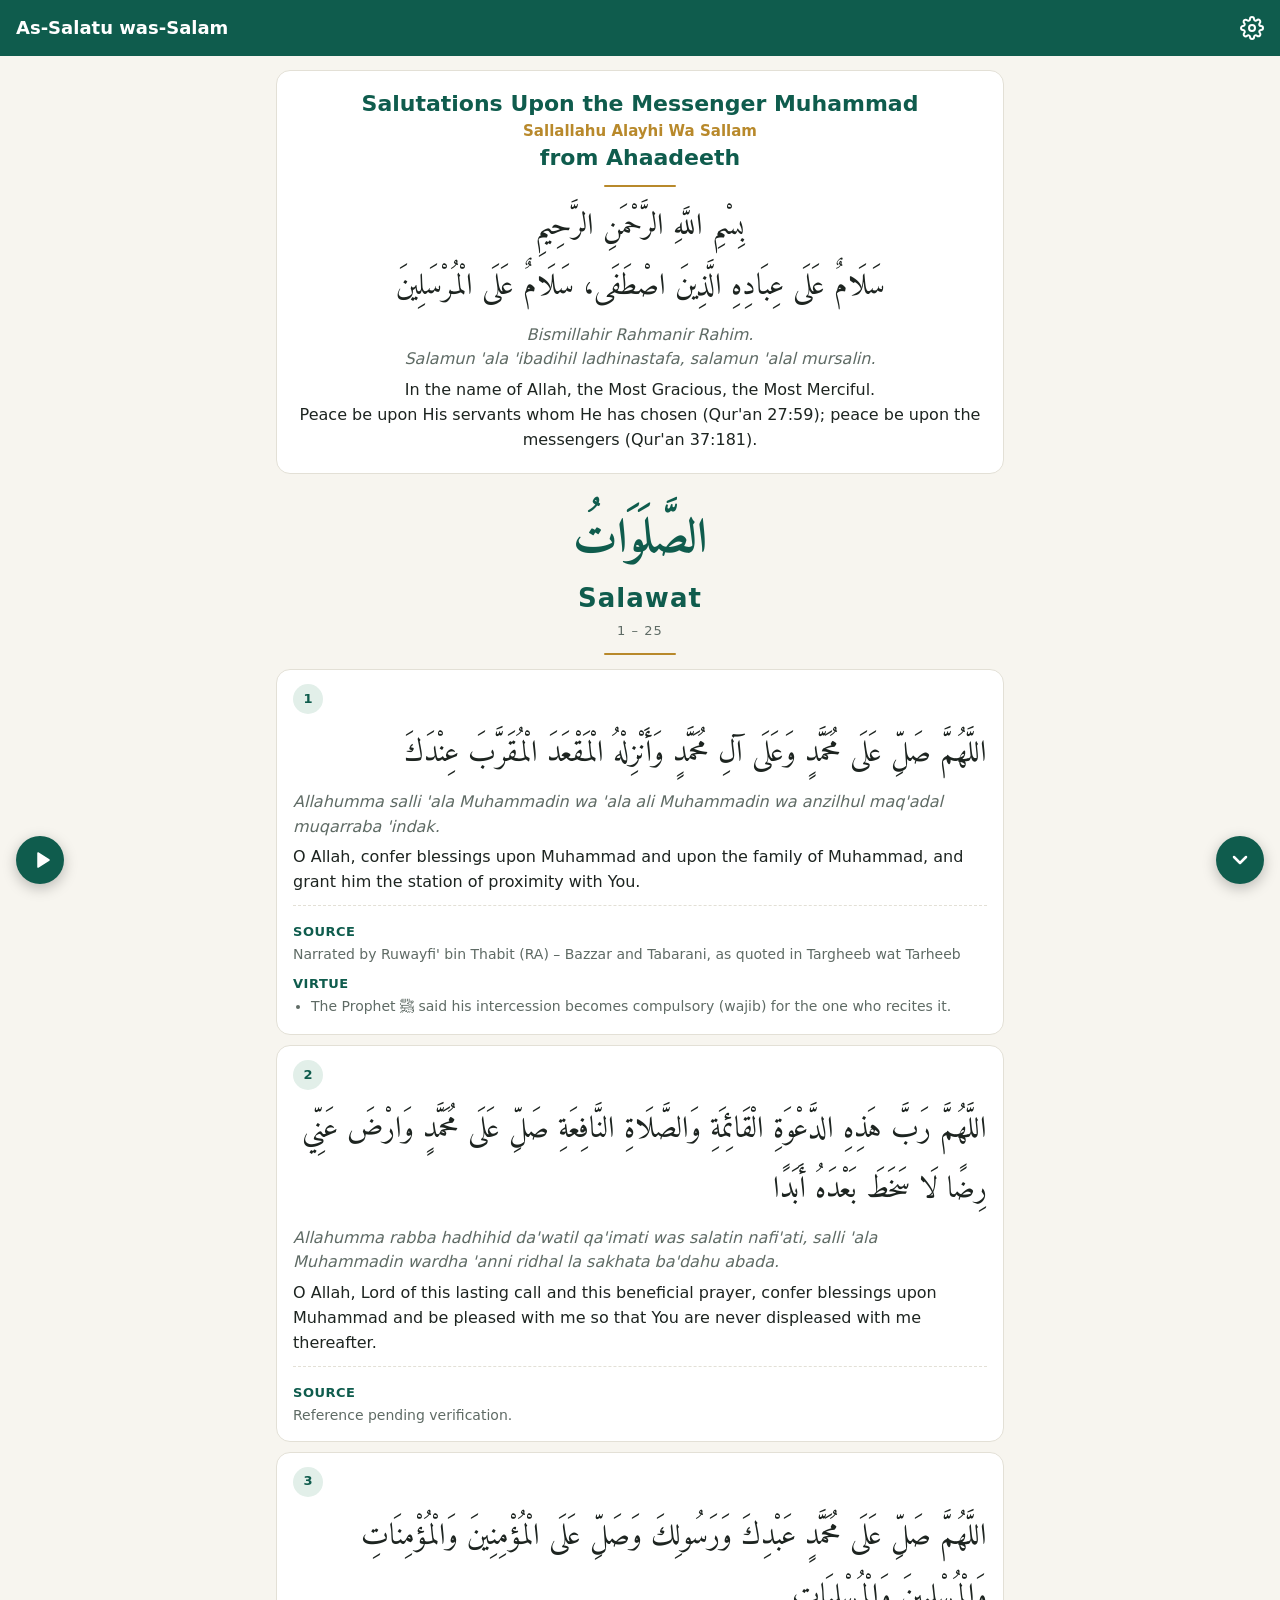
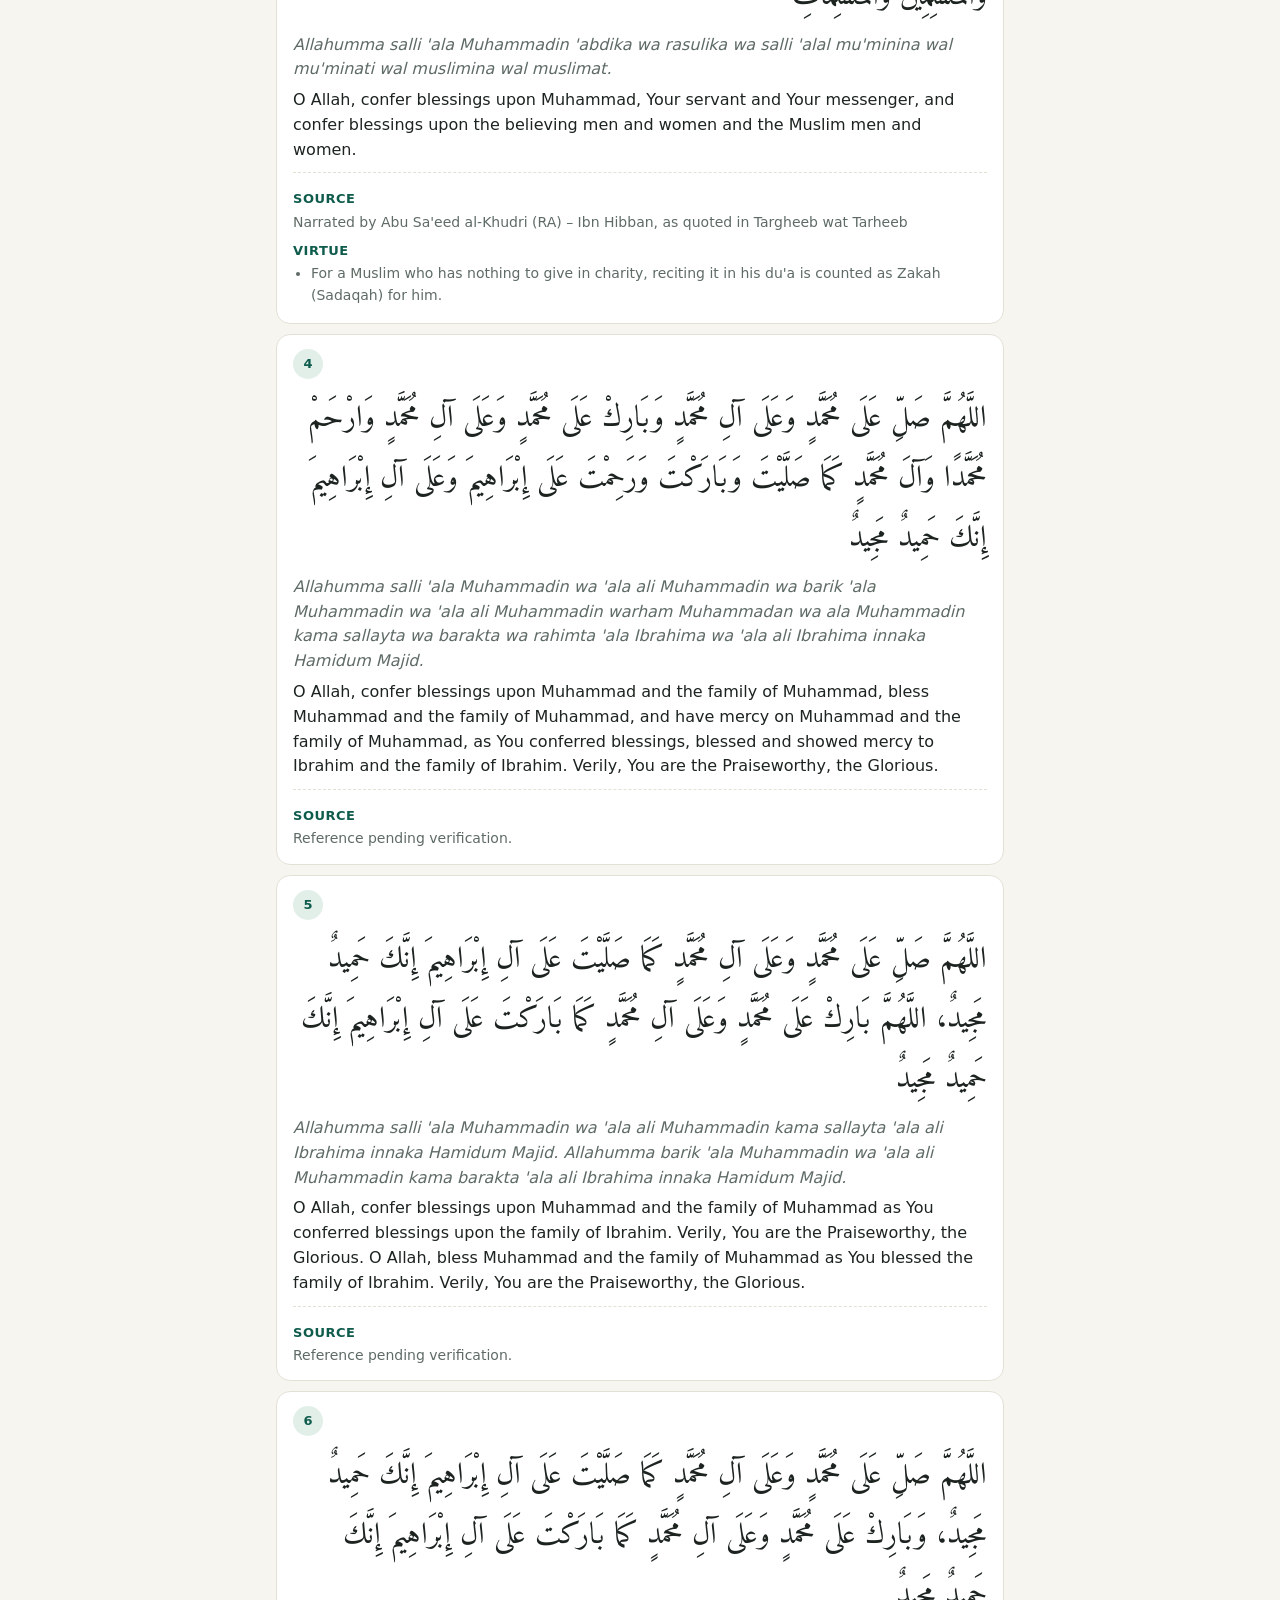
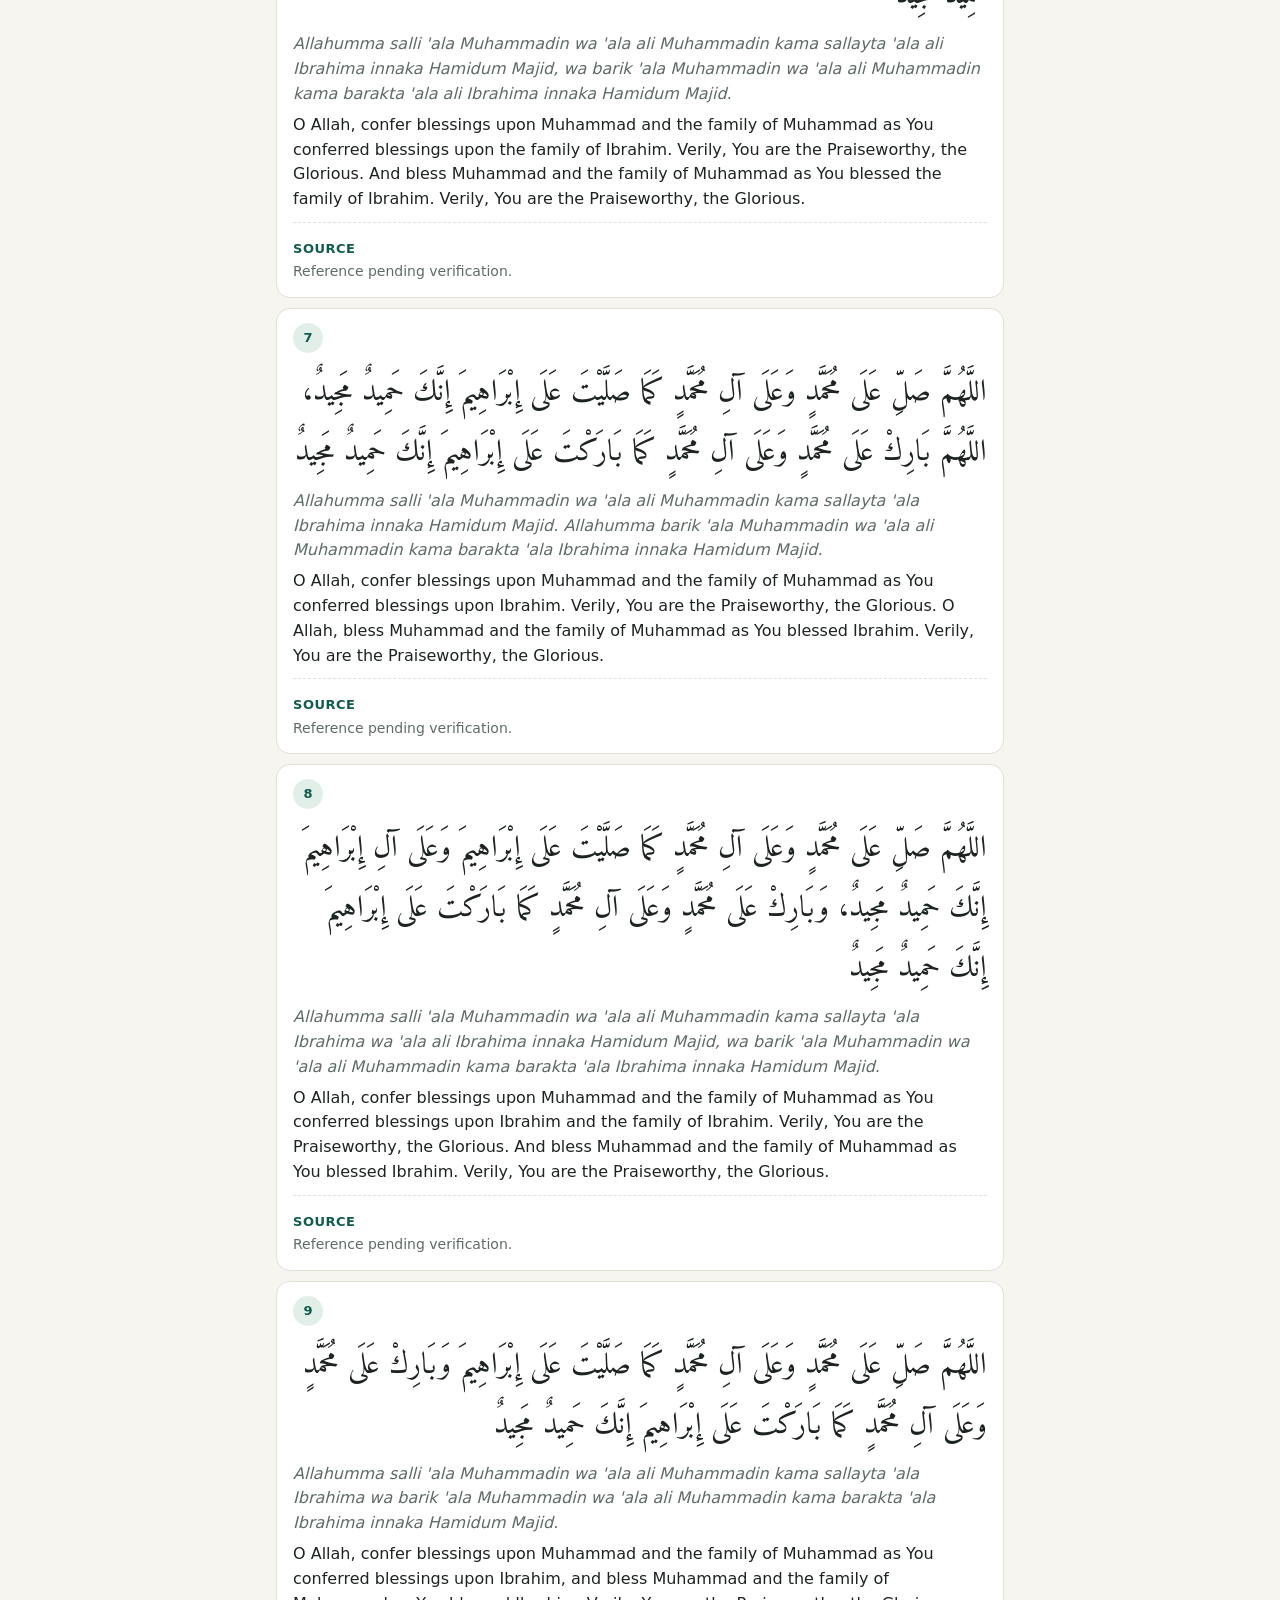
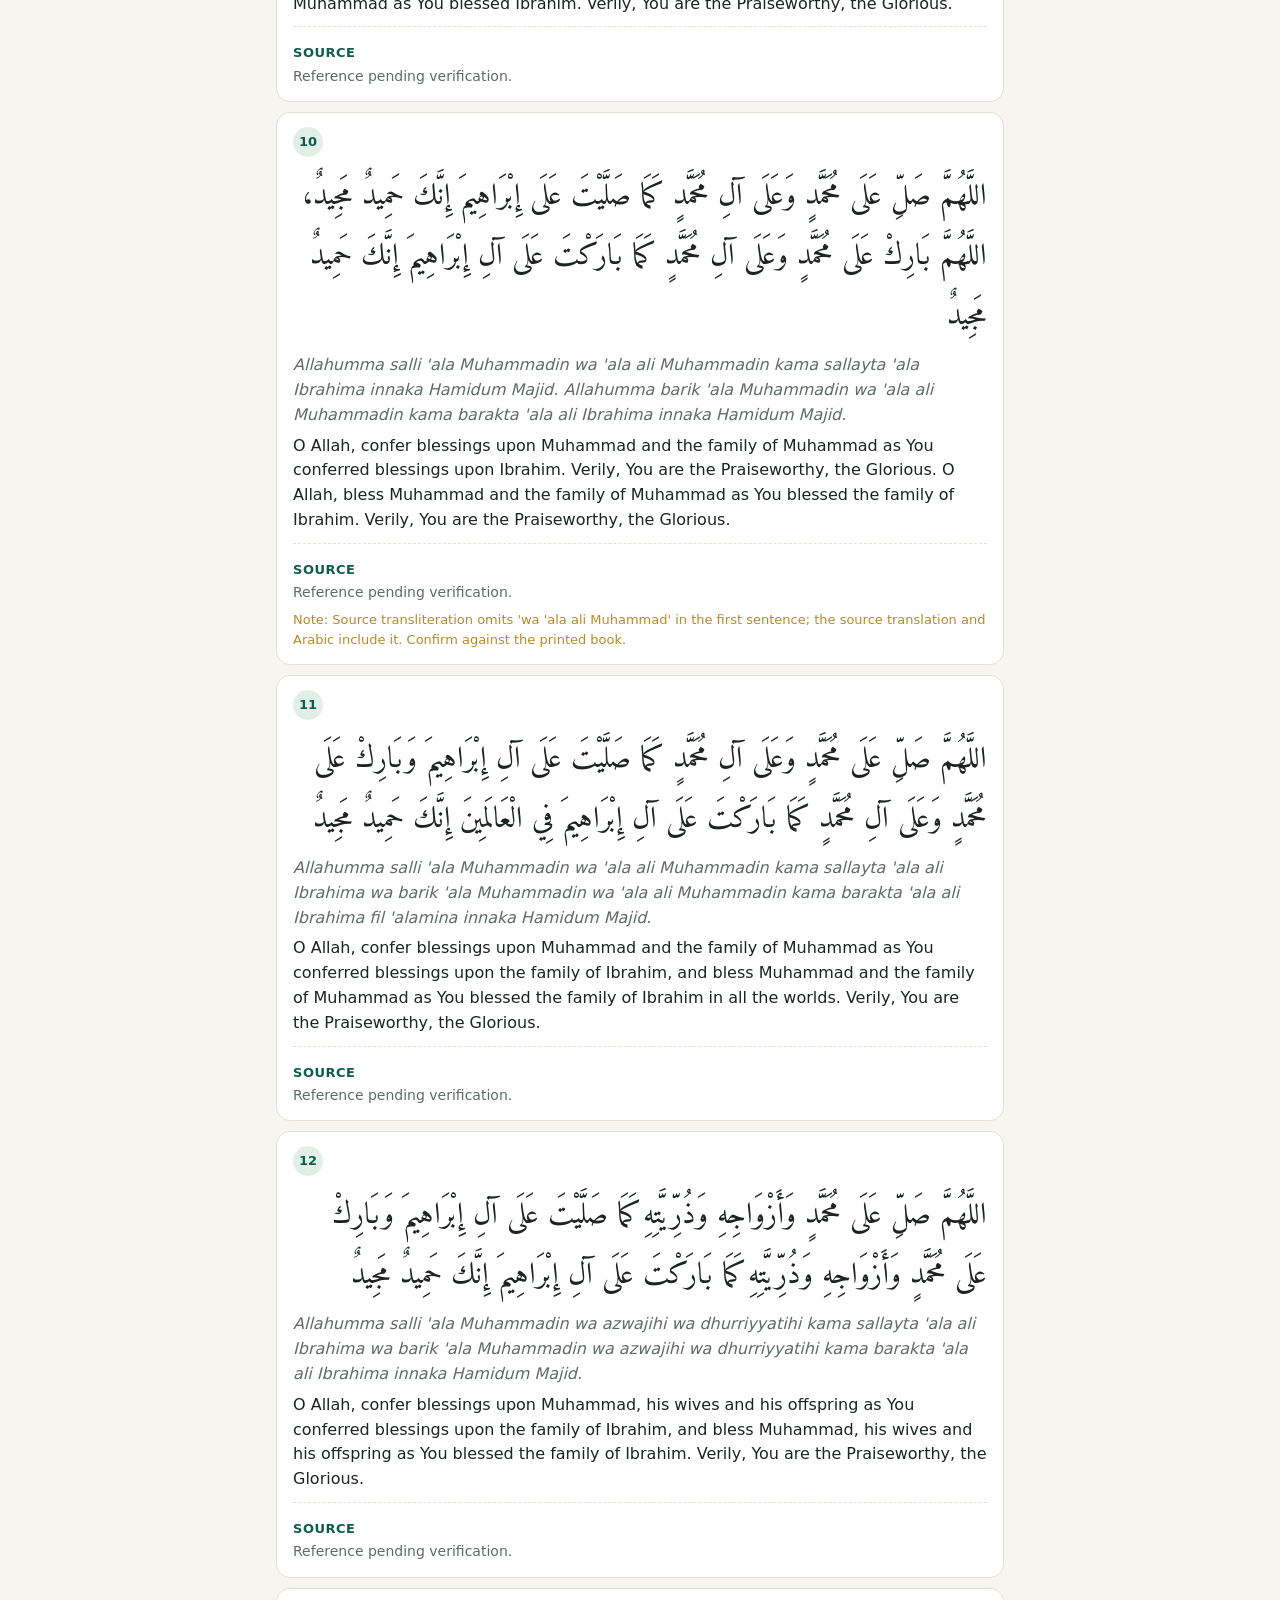
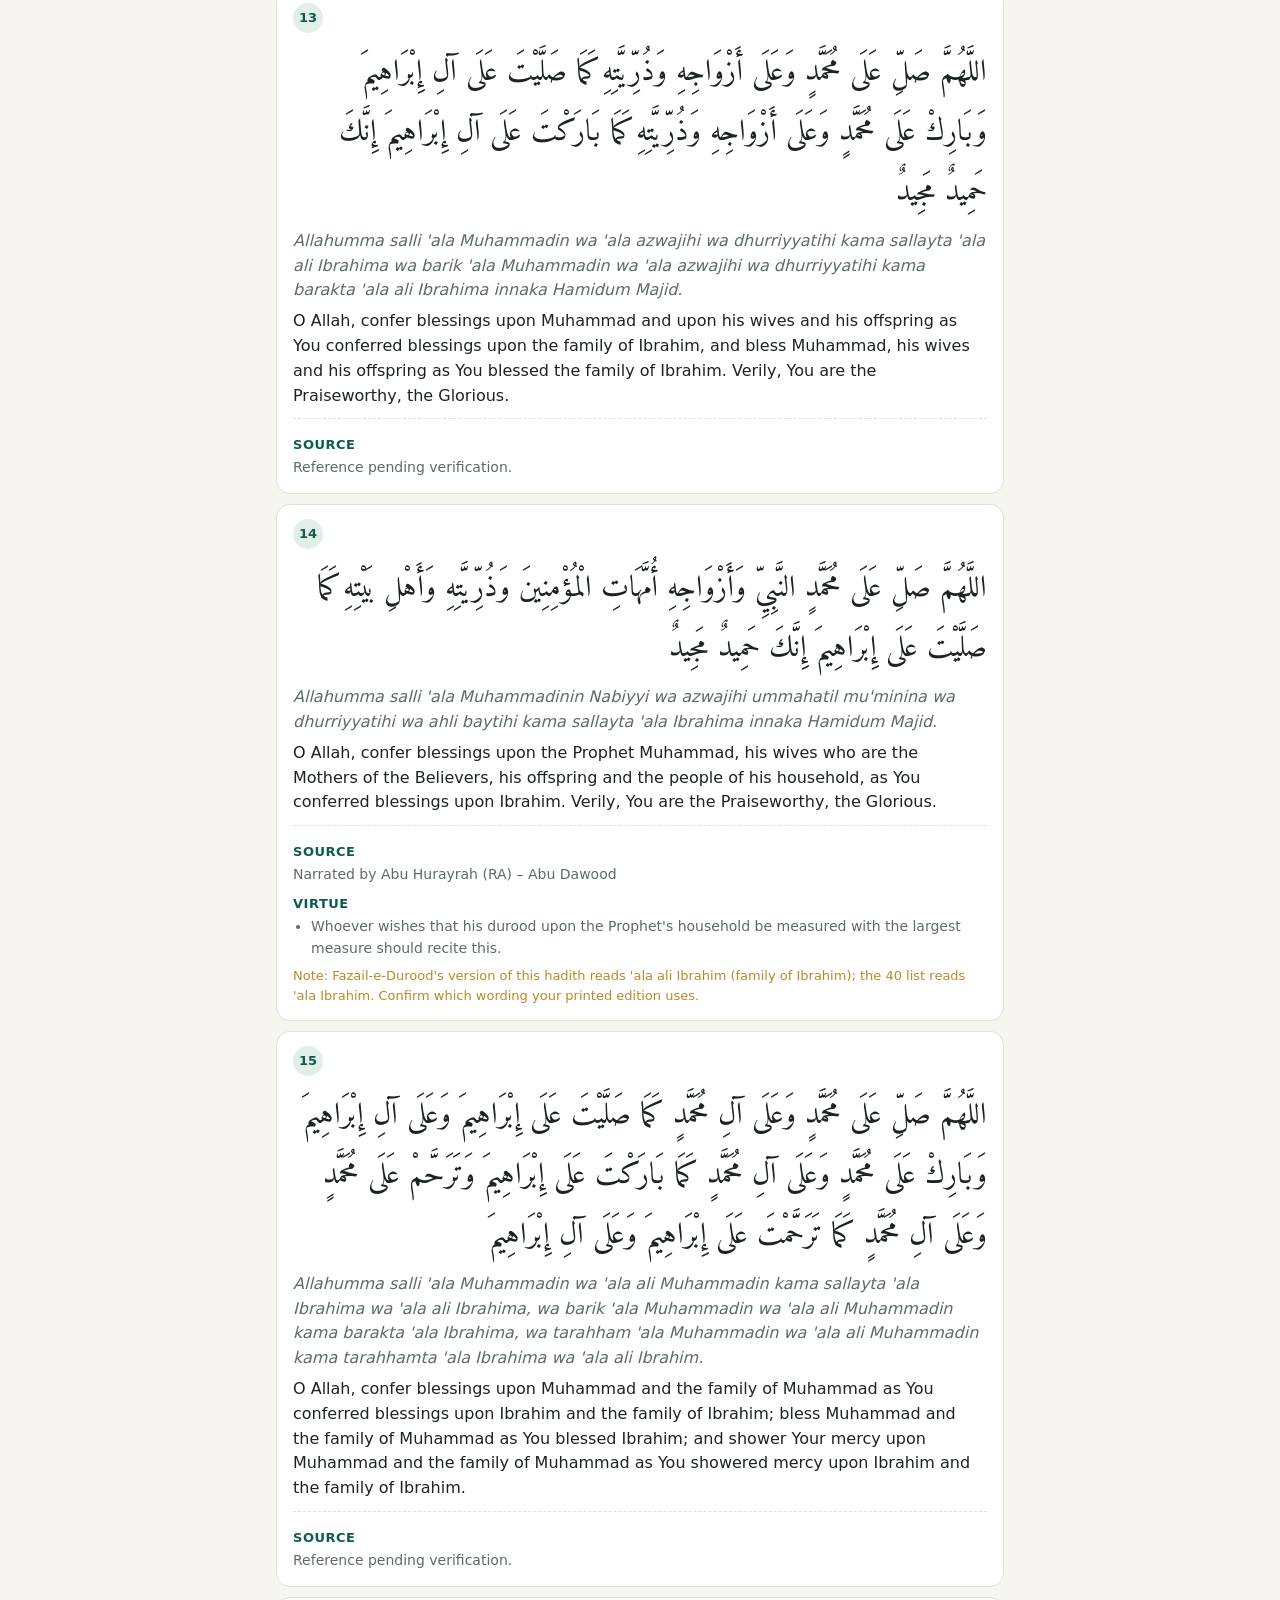
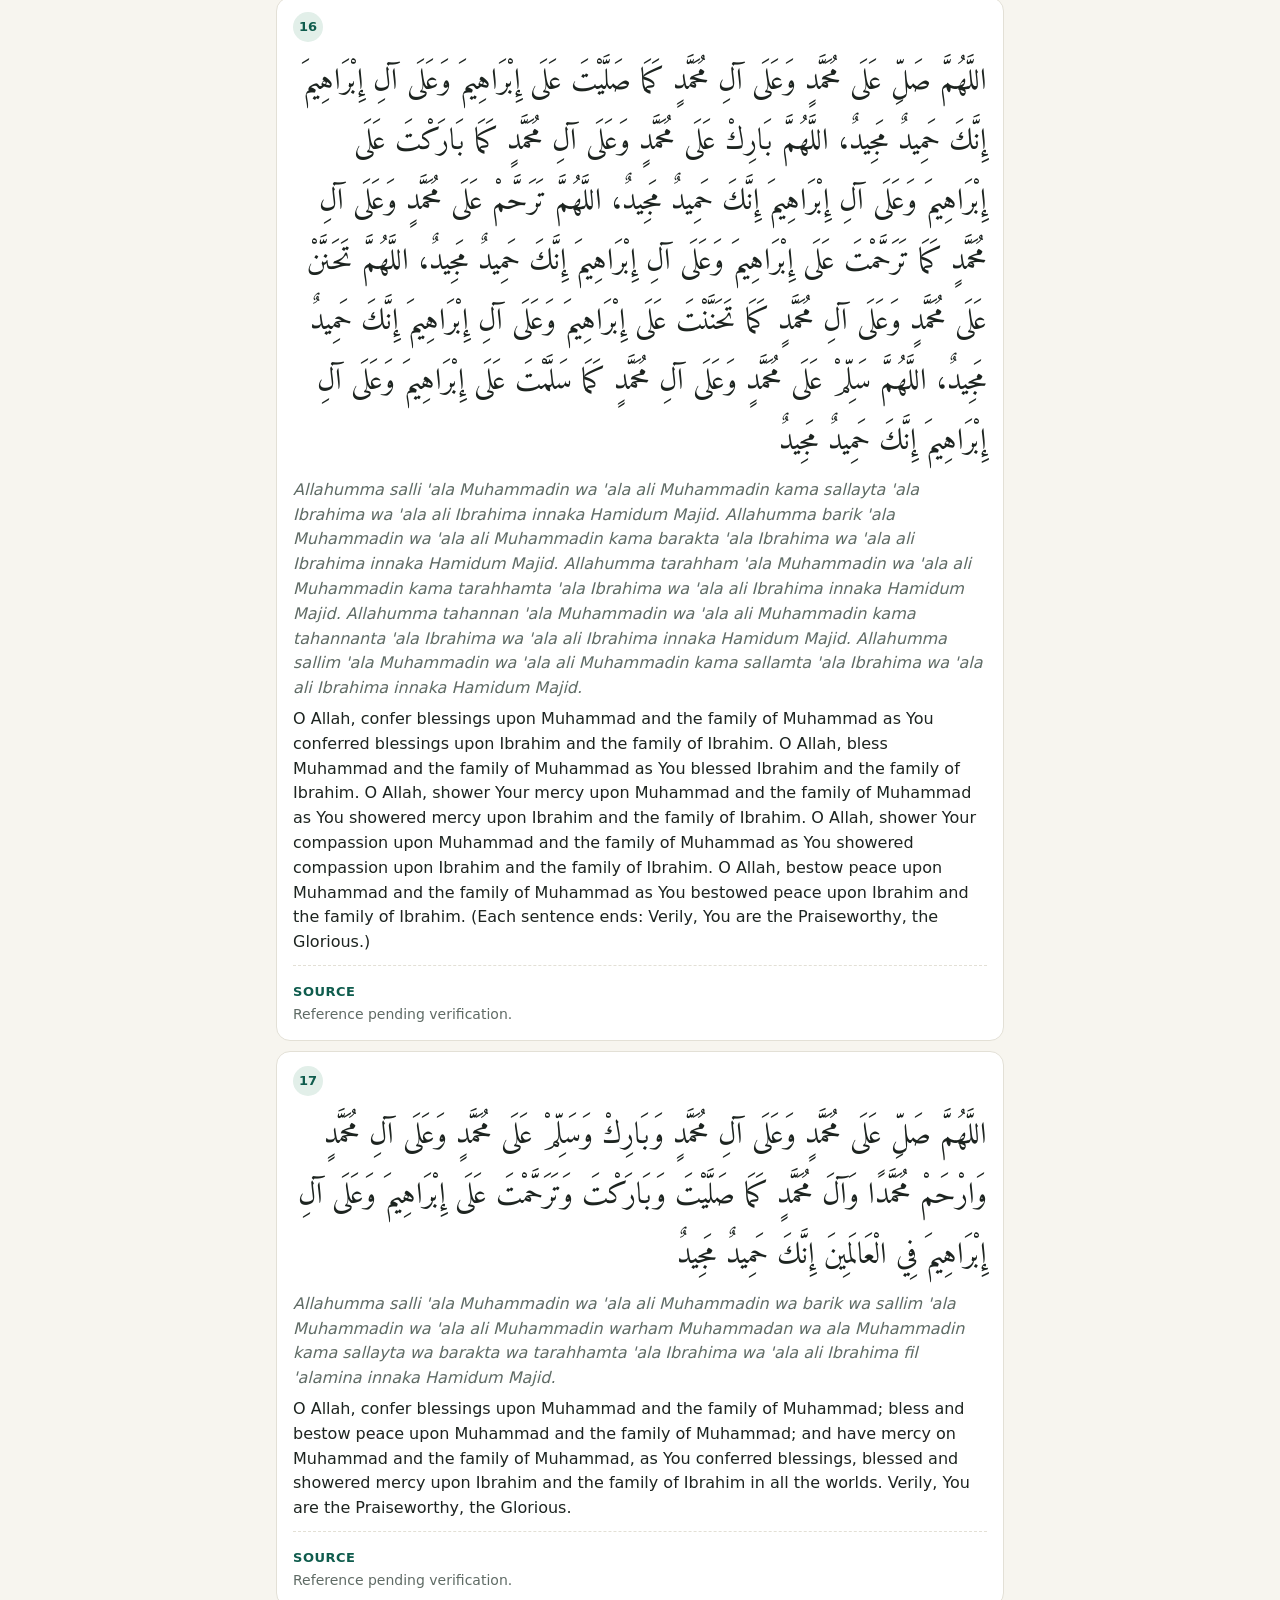
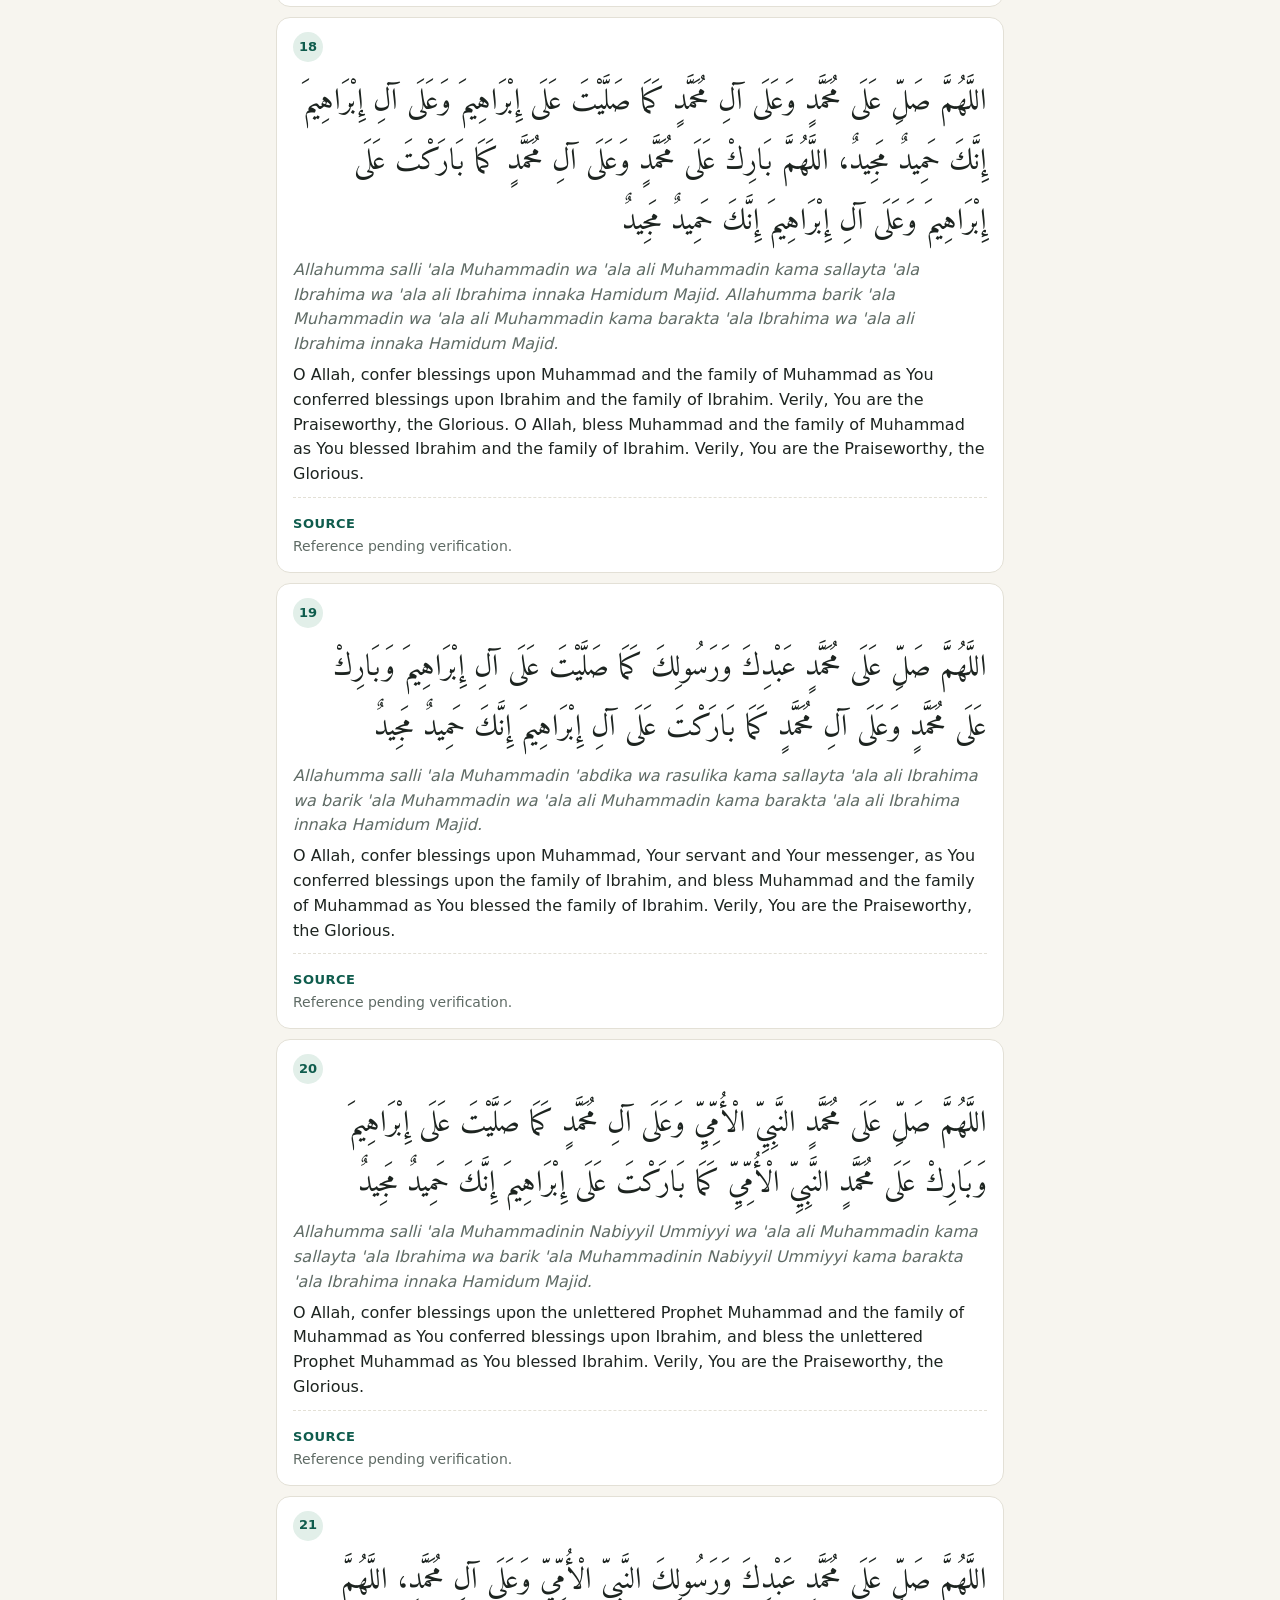
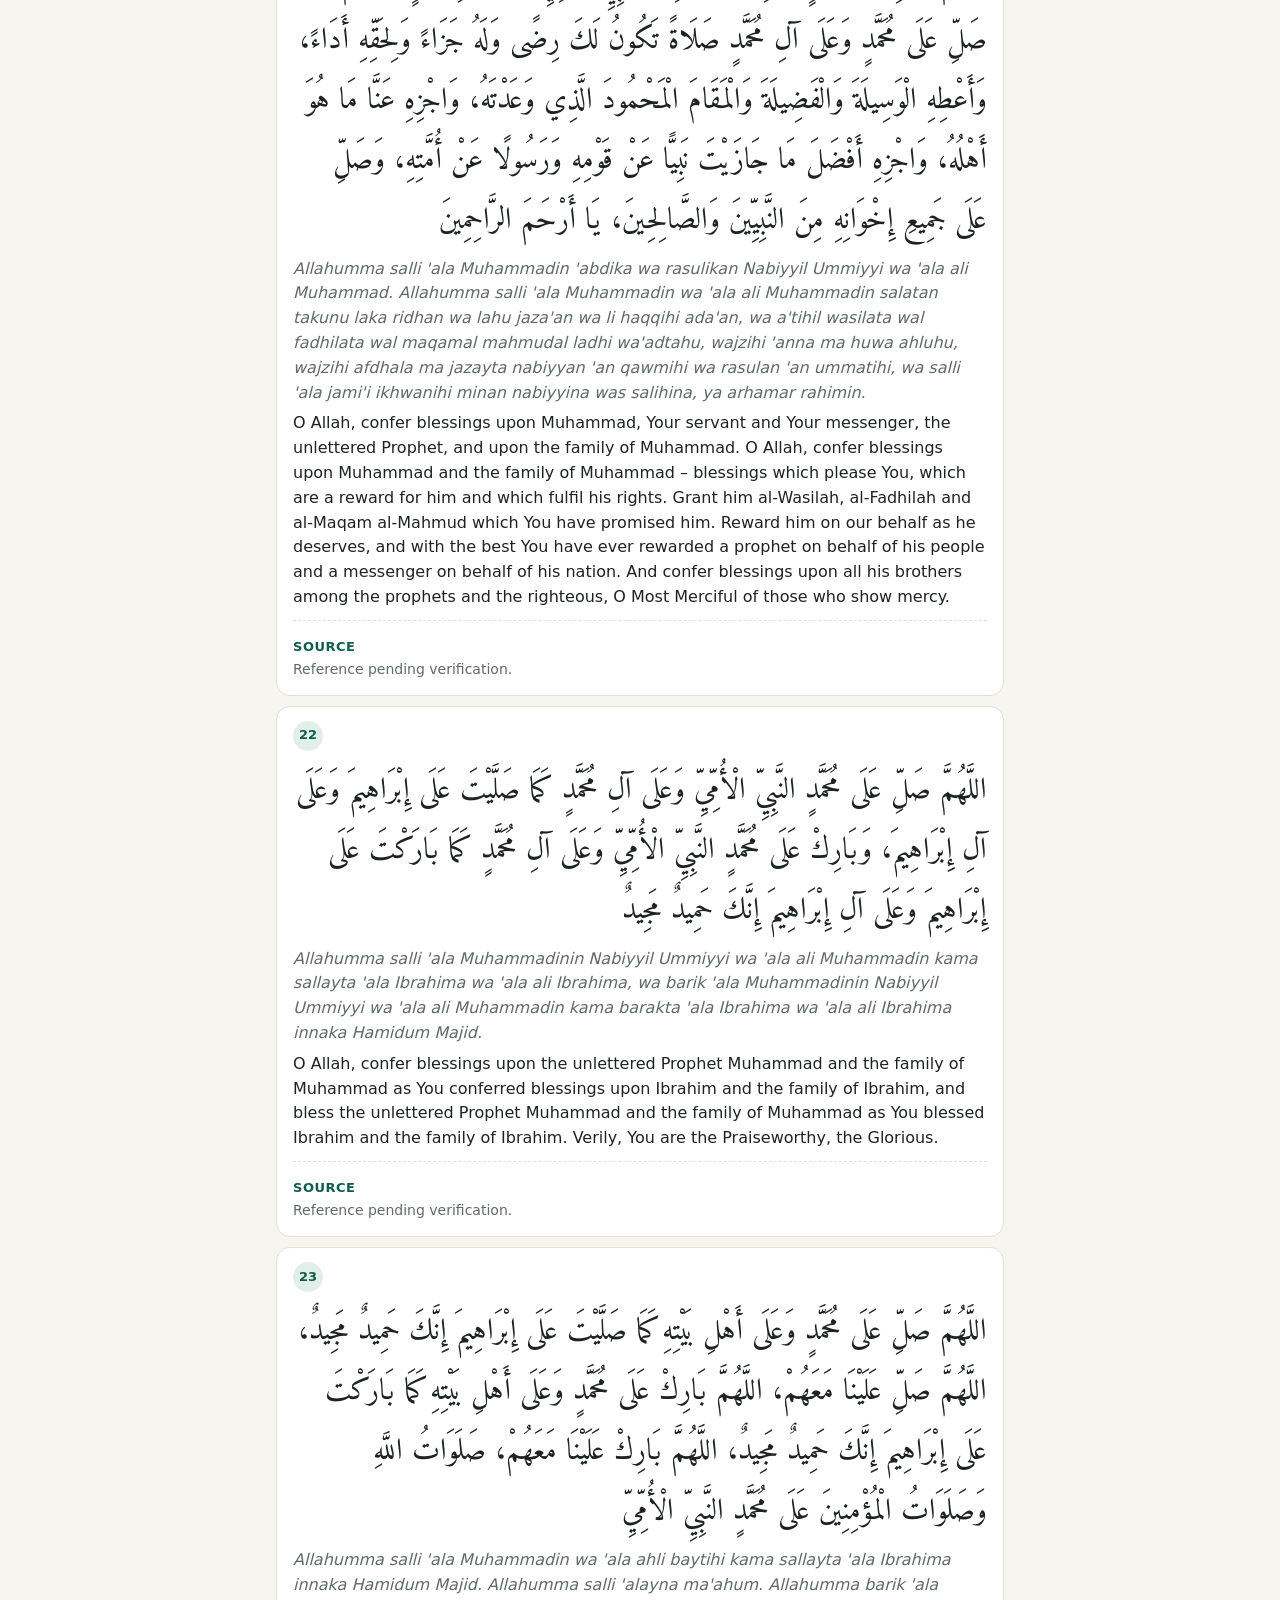
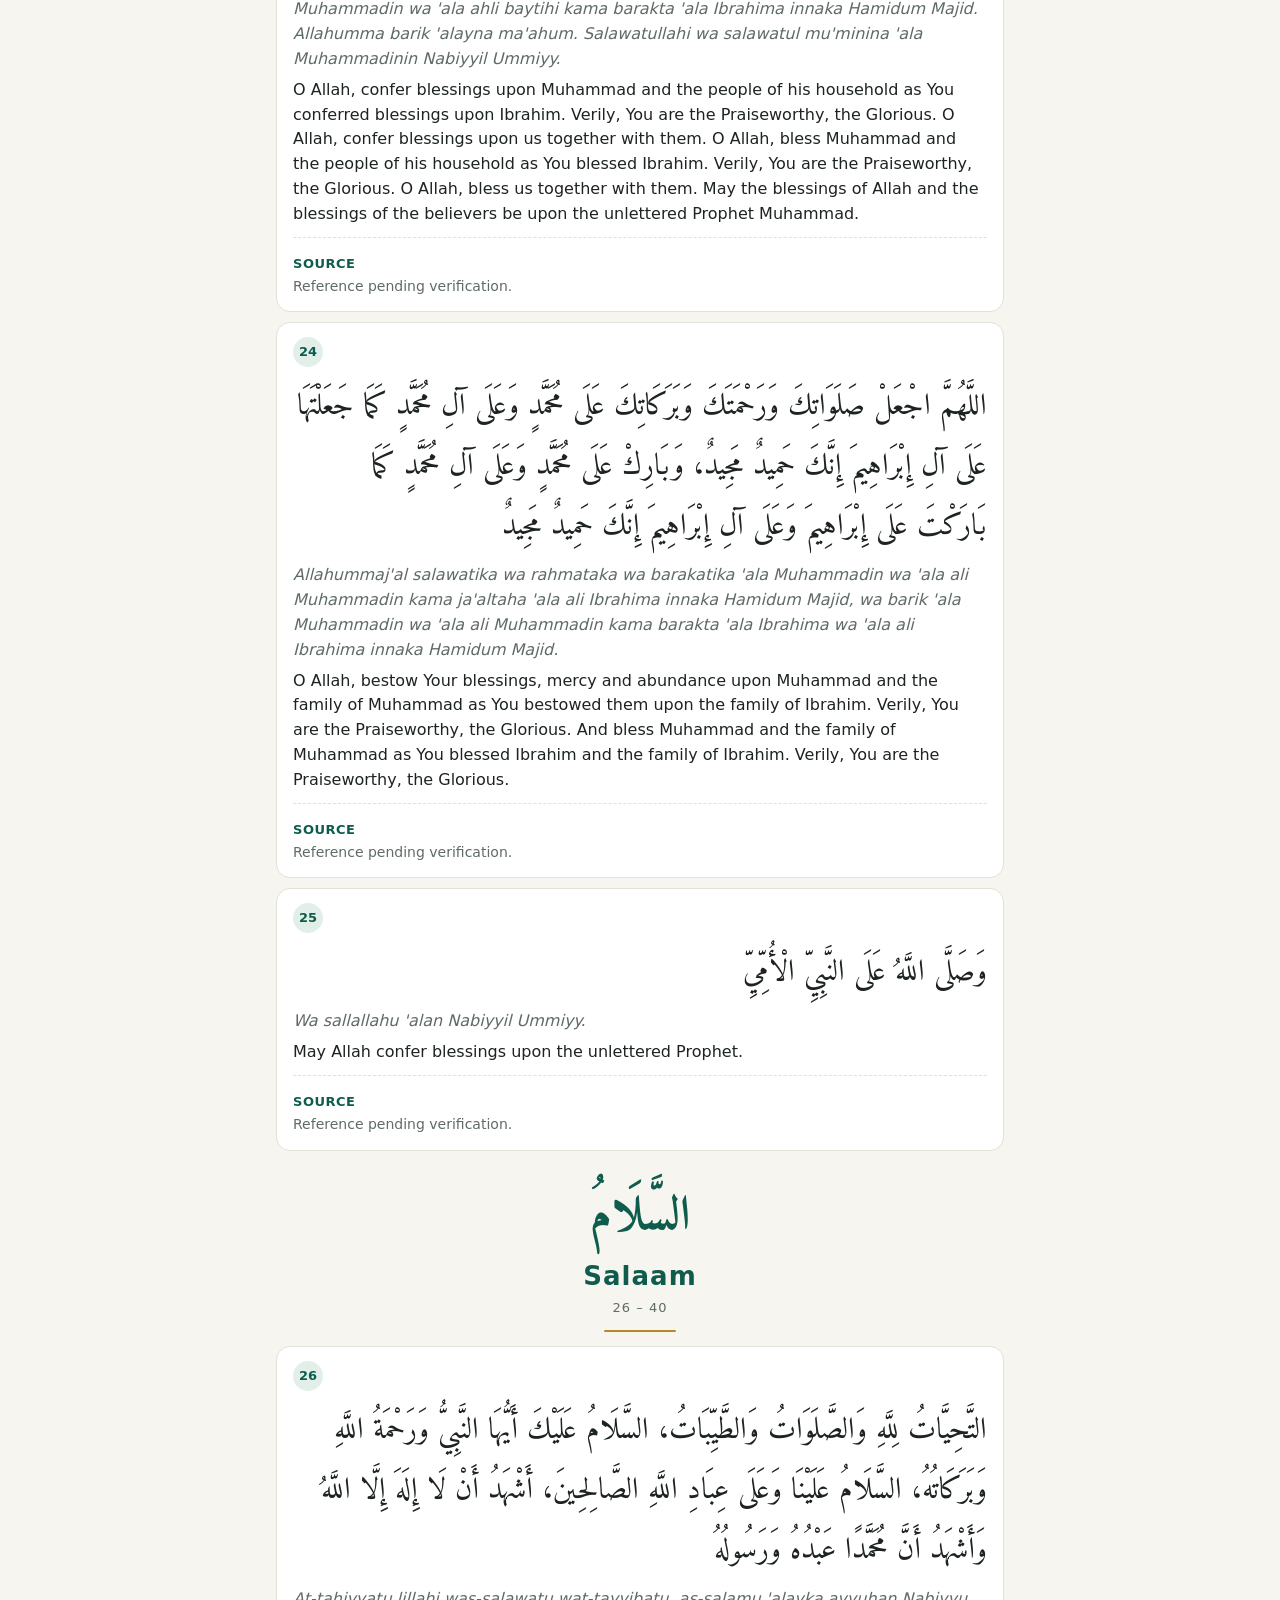
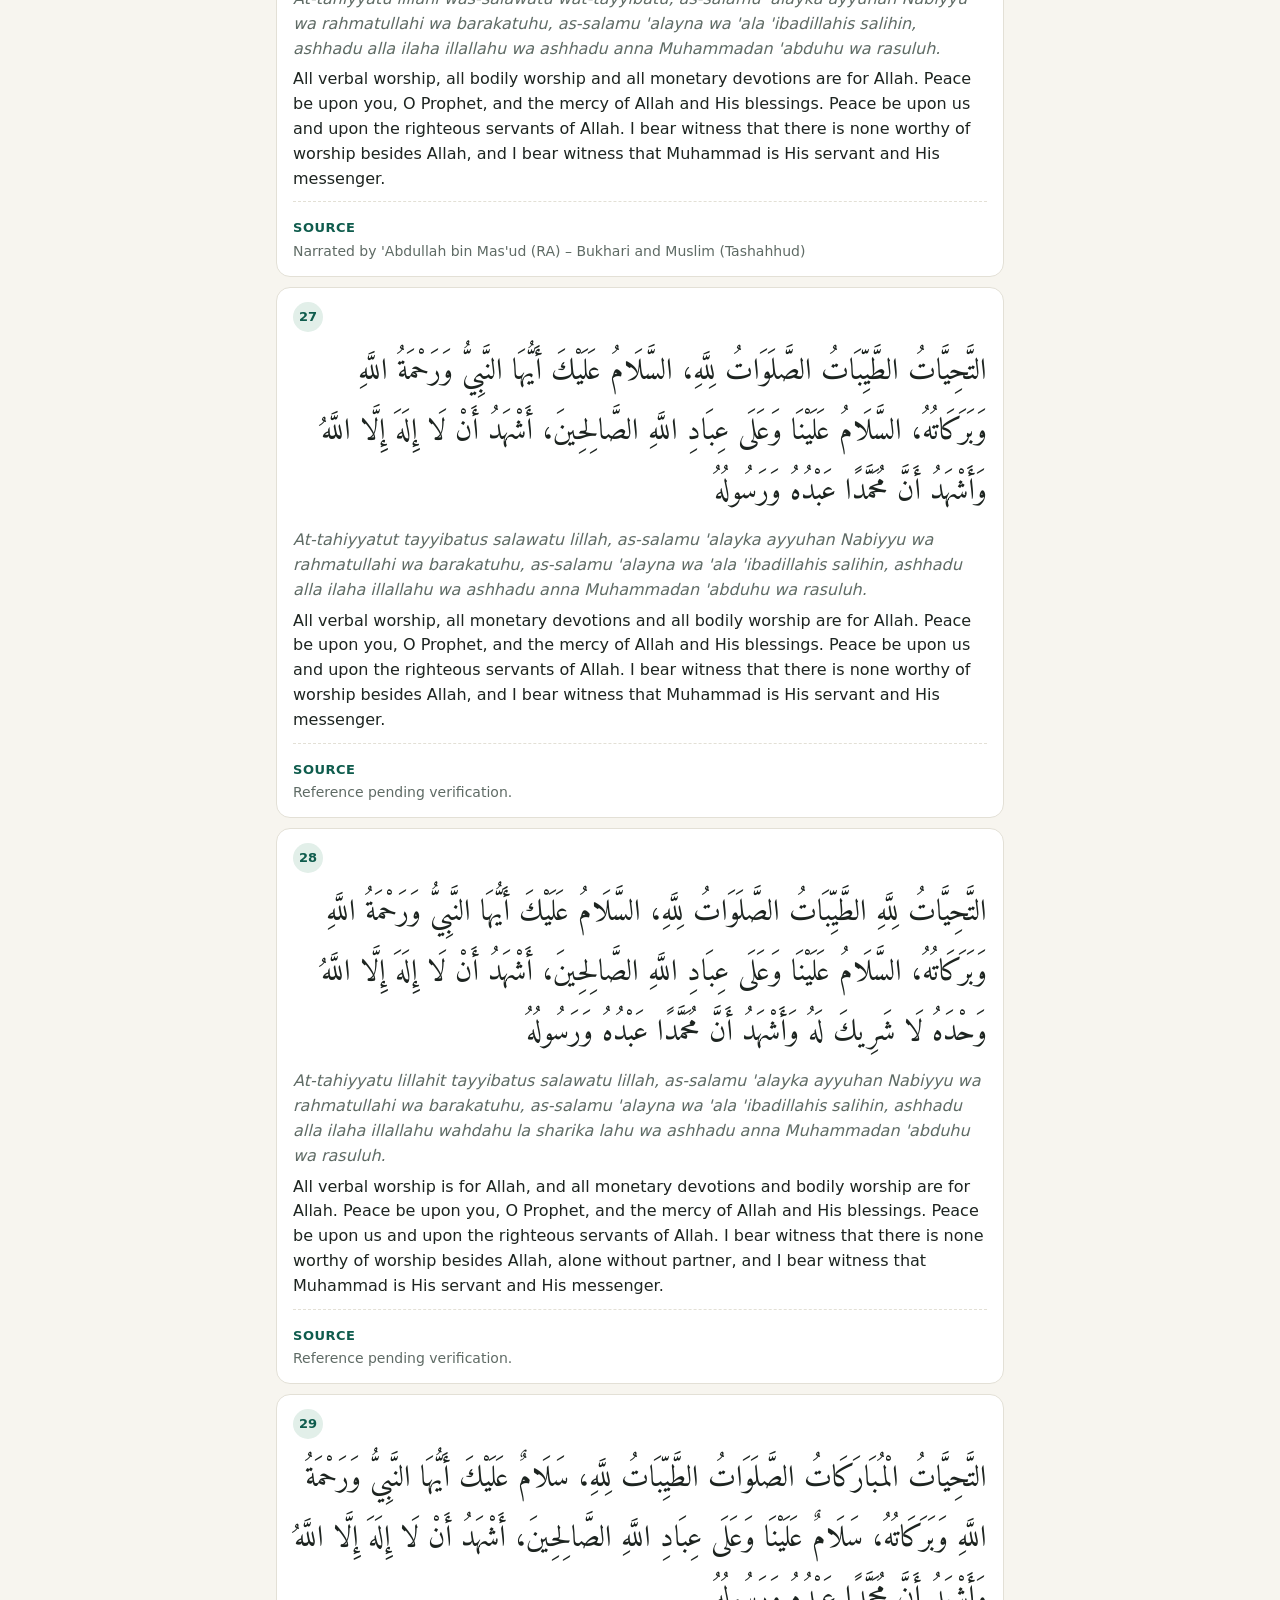
==== commit a2bff7b5: "Gear icon, font previews, timed auto scroll and scroll-to-bottom button Co-Authored-By: Claude Opus " ====
--- a/index.html
+++ b/index.html
@@ -7,8 +7,8 @@
   <meta name="description" content="As-Salatu was-Salam – 40 salawat and salaam upon the Prophet ﷺ to recite daily, offline.">
   <title>As-Salatu was-Salam</title>
   <link rel="manifest" href="manifest.webmanifest">
-  <link rel="icon" href="icons/icon.svg" type="image/svg+xml">
-  <link rel="apple-touch-icon" href="icons/icon-192.png">
+  <link rel="icon" href="icons/favicon-64.png" type="image/png">
+  <link rel="apple-touch-icon" href="icons/apple-touch-icon.png">
   <link rel="stylesheet" href="styles.css">
 </head>
 <body>
@@ -16,7 +16,7 @@
     <h1>As-Salatu was-Salam</h1>
     <div class="menu-wrap">
       <button class="icon-btn" id="menuBtn" aria-label="Menu" aria-haspopup="menu">
-        <svg viewBox="0 0 24 24"><circle cx="12" cy="12" r="3"/><path d="M12 2v3M12 19v3M2 12h3M19 12h3M4.9 4.9l2.1 2.1M17 17l2.1 2.1M4.9 19.1L7 17M17 7l2.1-2.1"/></svg>
+        <svg viewBox="0 0 24 24"><circle cx="12" cy="12" r="3"/><path d="M19.4 15a1.65 1.65 0 0 0 .33 1.82l.06.06a2 2 0 0 1 0 2.83 2 2 0 0 1-2.83 0l-.06-.06a1.65 1.65 0 0 0-1.82-.33 1.65 1.65 0 0 0-1 1.51V21a2 2 0 0 1-2 2 2 2 0 0 1-2-2v-.09A1.65 1.65 0 0 0 9 19.4a1.65 1.65 0 0 0-1.82.33l-.06.06a2 2 0 0 1-2.83 0 2 2 0 0 1 0-2.83l.06-.06a1.65 1.65 0 0 0 .33-1.82 1.65 1.65 0 0 0-1.51-1H3a2 2 0 0 1-2-2 2 2 0 0 1 2-2h.09A1.65 1.65 0 0 0 4.6 9a1.65 1.65 0 0 0-.33-1.82l-.06-.06a2 2 0 0 1 0-2.83 2 2 0 0 1 2.83 0l.06.06a1.65 1.65 0 0 0 1.82.33H9a1.65 1.65 0 0 0 1-1.51V3a2 2 0 0 1 2-2 2 2 0 0 1 2 2v.09a1.65 1.65 0 0 0 1 1.51 1.65 1.65 0 0 0 1.82-.33l.06-.06a2 2 0 0 1 2.83 0 2 2 0 0 1 0 2.83l-.06.06a1.65 1.65 0 0 0-.33 1.82V9a1.65 1.65 0 0 0 1.51 1H21a2 2 0 0 1 2 2 2 2 0 0 1-2 2h-.09a1.65 1.65 0 0 0-1.51 1z"/></svg>
       </button>
       <div class="menu" id="menu" role="menu" hidden>
         <button role="menuitem" id="openSettings">Settings</button>
@@ -24,6 +24,7 @@
         <button role="menuitem" id="shareApp">Share app</button>
       </div>
     </div>
+    <div class="auto-bar" id="autoBar"></div>
   </header>
 
   <main id="main"></main>
@@ -31,14 +32,23 @@
   <div class="page-pos" id="pagePos"></div>
   <div class="toast" id="toast" role="status" hidden></div>
 
-  <button class="to-top" id="toTop" aria-label="Scroll to top" hidden>
-    <svg viewBox="0 0 24 24"><path d="M6 15l6-6 6 6"/></svg>
+  <button class="fab play" id="autoBtn" aria-label="Start auto scroll">
+    <svg class="i-play" viewBox="0 0 24 24"><path d="M8 5l11 7-11 7z"/></svg>
+    <svg class="i-pause" viewBox="0 0 24 24"><path d="M8 5v14M16 5v14"/></svg>
   </button>
+  <div class="fab-stack">
+    <button class="fab" id="toTop" aria-label="Scroll to top" hidden>
+      <svg viewBox="0 0 24 24"><path d="M6 15l6-6 6 6"/></svg>
+    </button>
+    <button class="fab" id="toBottom" aria-label="Scroll to bottom" hidden>
+      <svg viewBox="0 0 24 24"><path d="M6 9l6 6 6-6"/></svg>
+    </button>
+  </div>
 
   <dialog id="settings">
     <form method="dialog">
       <h2>Settings</h2>
-      <p class="hint">Tap any durood to mark it while you recite; the app remembers your place.</p>
+      <p class="hint">Tap any durood to mark it while you recite; the app remembers your place. Use ▶ to move through them automatically.</p>
       <label>Theme
         <select id="themeSel">
           <option value="auto">System</option>
@@ -59,17 +69,28 @@
           <option value="horizontal">Sideways (swipe left → right)</option>
         </select>
       </label>
-      <label>Arabic font
-        <select id="fontSel">
-          <option value="amiri">Amiri</option>
-          <option value="scheherazade">Scheherazade</option>
-          <option value="noto-naskh">Noto Naskh</option>
-          <option value="lateef">Lateef</option>
-          <option value="system">Device default</option>
-        </select>
-      </label>
+      <fieldset class="fonts">
+        <legend>Arabic font</legend>
+        <label class="font-opt"><input type="radio" name="font" value="amiri"><span class="sample" style="font-family: Amiri">صَلِّ عَلَى مُحَمَّدٍ</span><span class="fname">Amiri</span></label>
+        <label class="font-opt"><input type="radio" name="font" value="scheherazade"><span class="sample" style="font-family: 'Scheherazade New'">صَلِّ عَلَى مُحَمَّدٍ</span><span class="fname">Scheherazade</span></label>
+        <label class="font-opt"><input type="radio" name="font" value="noto-naskh"><span class="sample" style="font-family: 'Noto Naskh Arabic'">صَلِّ عَلَى مُحَمَّدٍ</span><span class="fname">Noto Naskh</span></label>
+        <label class="font-opt"><input type="radio" name="font" value="lateef"><span class="sample" style="font-family: Lateef">صَلِّ عَلَى مُحَمَّدٍ</span><span class="fname">Lateef</span></label>
+        <label class="font-opt"><input type="radio" name="font" value="system"><span class="sample" style="font-family: 'Traditional Arabic', 'Geeza Pro', serif">صَلِّ عَلَى مُحَمَّدٍ</span><span class="fname">Device default</span></label>
+      </fieldset>
       <label>Arabic size <span id="sizeVal"></span>
         <input type="range" id="sizeRange" min="20" max="48" step="2">
+      </label>
+      <label>Auto scroll – time per durood
+        <select id="autoSel">
+          <option value="10">10 seconds</option>
+          <option value="15">15 seconds</option>
+          <option value="20">20 seconds</option>
+          <option value="30">30 seconds</option>
+          <option value="45">45 seconds</option>
+          <option value="60">1 minute</option>
+          <option value="90">1½ minutes</option>
+          <option value="120">2 minutes</option>
+        </select>
       </label>
       <label class="check"><input type="checkbox" id="showTr"> Show transliteration</label>
       <label class="check"><input type="checkbox" id="showEn"> Show translation</label>
--- a/styles.css
+++ b/styles.css
@@ -282,13 +282,40 @@
 
 .empty { text-align: center; color: var(--muted); padding: 40px 0; }
 
-.to-top {
-  position: fixed; right: 16px; bottom: calc(16px + env(safe-area-inset-bottom)); z-index: 5;
+.fab {
   width: 48px; height: 48px; border-radius: 50%; border: 0;
   background: var(--accent); color: var(--on-accent);
   display: grid; place-items: center; box-shadow: 0 4px 14px rgba(0,0,0,.25);
 }
-.to-top svg { width: 24px; height: 24px; fill: none; stroke: currentColor; stroke-width: 2.5; stroke-linecap: round; stroke-linejoin: round; }
+.fab svg { width: 24px; height: 24px; fill: none; stroke: currentColor; stroke-width: 2.5; stroke-linecap: round; stroke-linejoin: round; }
+.fab-stack {
+  position: fixed; right: 16px; bottom: calc(16px + env(safe-area-inset-bottom)); z-index: 5;
+  display: grid; gap: 10px;
+}
+.fab.play { position: fixed; left: 16px; bottom: calc(16px + env(safe-area-inset-bottom)); z-index: 5; }
+.fab.play .i-play { fill: currentColor; stroke-width: 1.5; margin-left: 3px; }
+.fab.play .i-pause { display: none; }
+body.auto .fab.play .i-play { display: none; }
+body.auto .fab.play .i-pause { display: block; }
+
+.auto-bar { position: absolute; left: 0; bottom: 0; height: 3px; width: 0; background: var(--gold); }
+@keyframes auto-progress { from { width: 0; } to { width: 100%; } }
+
+.card[data-id] { scroll-margin-top: 72px; }
+
+fieldset.fonts { border: 0; padding: 0; margin: 0; min-width: 0; display: grid; grid-template-columns: repeat(2, minmax(0, 1fr)); gap: 8px; }
+fieldset.fonts legend { font-size: 14px; padding: 0; margin-bottom: 6px; }
+.font-opt {
+  display: grid !important; gap: 0 !important; justify-items: center; cursor: pointer; min-width: 0; position: relative;
+  border: 1px solid var(--border); border-radius: 10px; padding: 6px 8px; background: var(--bg);
+}
+.font-opt input { position: absolute; opacity: 0; pointer-events: none; }
+.font-opt .sample { font-size: 20px; line-height: 1.7; direction: rtl; white-space: nowrap; max-width: 100%; overflow: hidden; }
+.font-opt .fname { font-size: 12px; color: var(--muted); }
+.font-opt:has(input:checked) { border-color: var(--accent); box-shadow: 0 0 0 2px var(--accent) inset; background: var(--highlight); }
+.font-opt:has(input:focus-visible) { outline: 2px solid var(--accent); outline-offset: 2px; }
+
+dialog form { max-height: 85vh; overflow-y: auto; overflow-x: hidden; }
 
 .page-pos { display: none; }
 
@@ -311,7 +338,8 @@
   background: var(--surface); color: var(--muted); border: 1px solid var(--border);
   border-radius: 999px; padding: 4px 12px; font-size: 13px;
 }
-body.horizontal .to-top svg { transform: rotate(90deg); }
+body.horizontal #toTop svg { transform: rotate(90deg); }
+body.horizontal #toBottom svg { transform: rotate(90deg); }
 
 .toast {
   position: fixed; left: 50%; transform: translateX(-50%); z-index: 20;
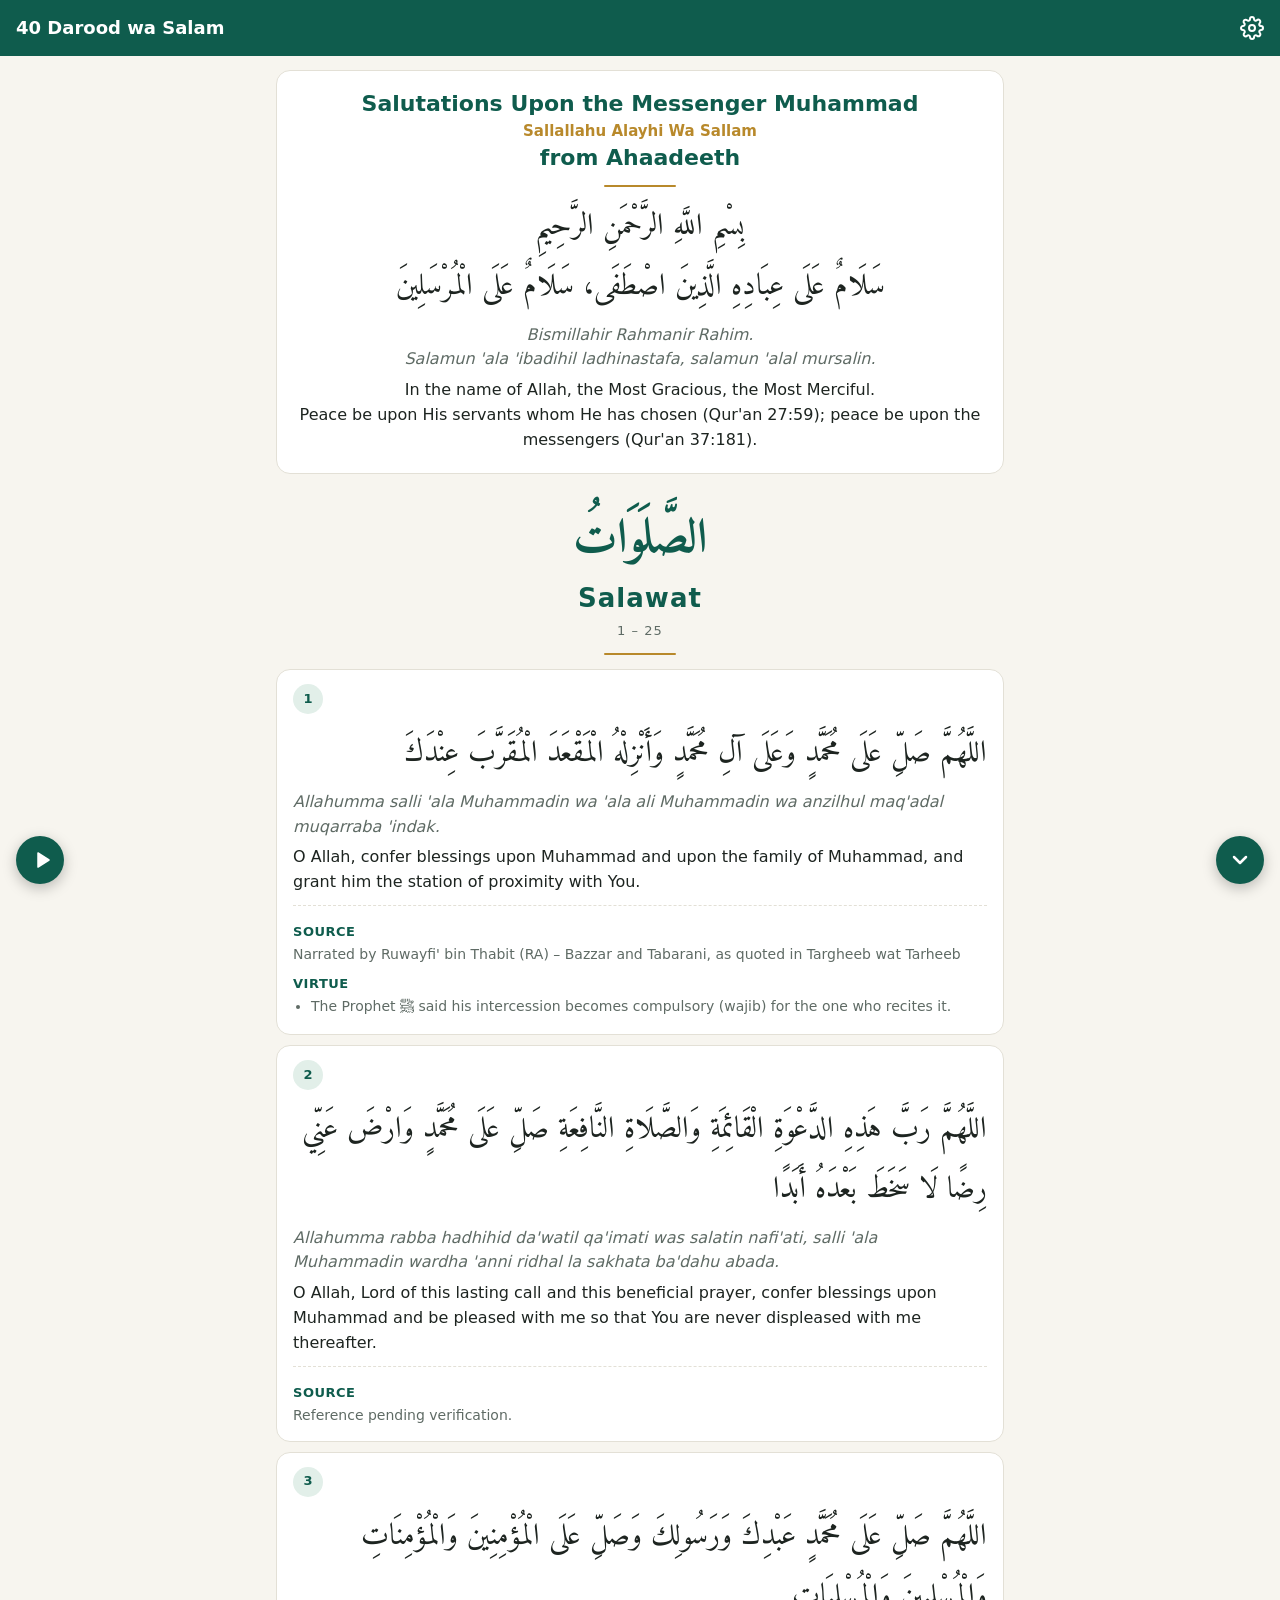
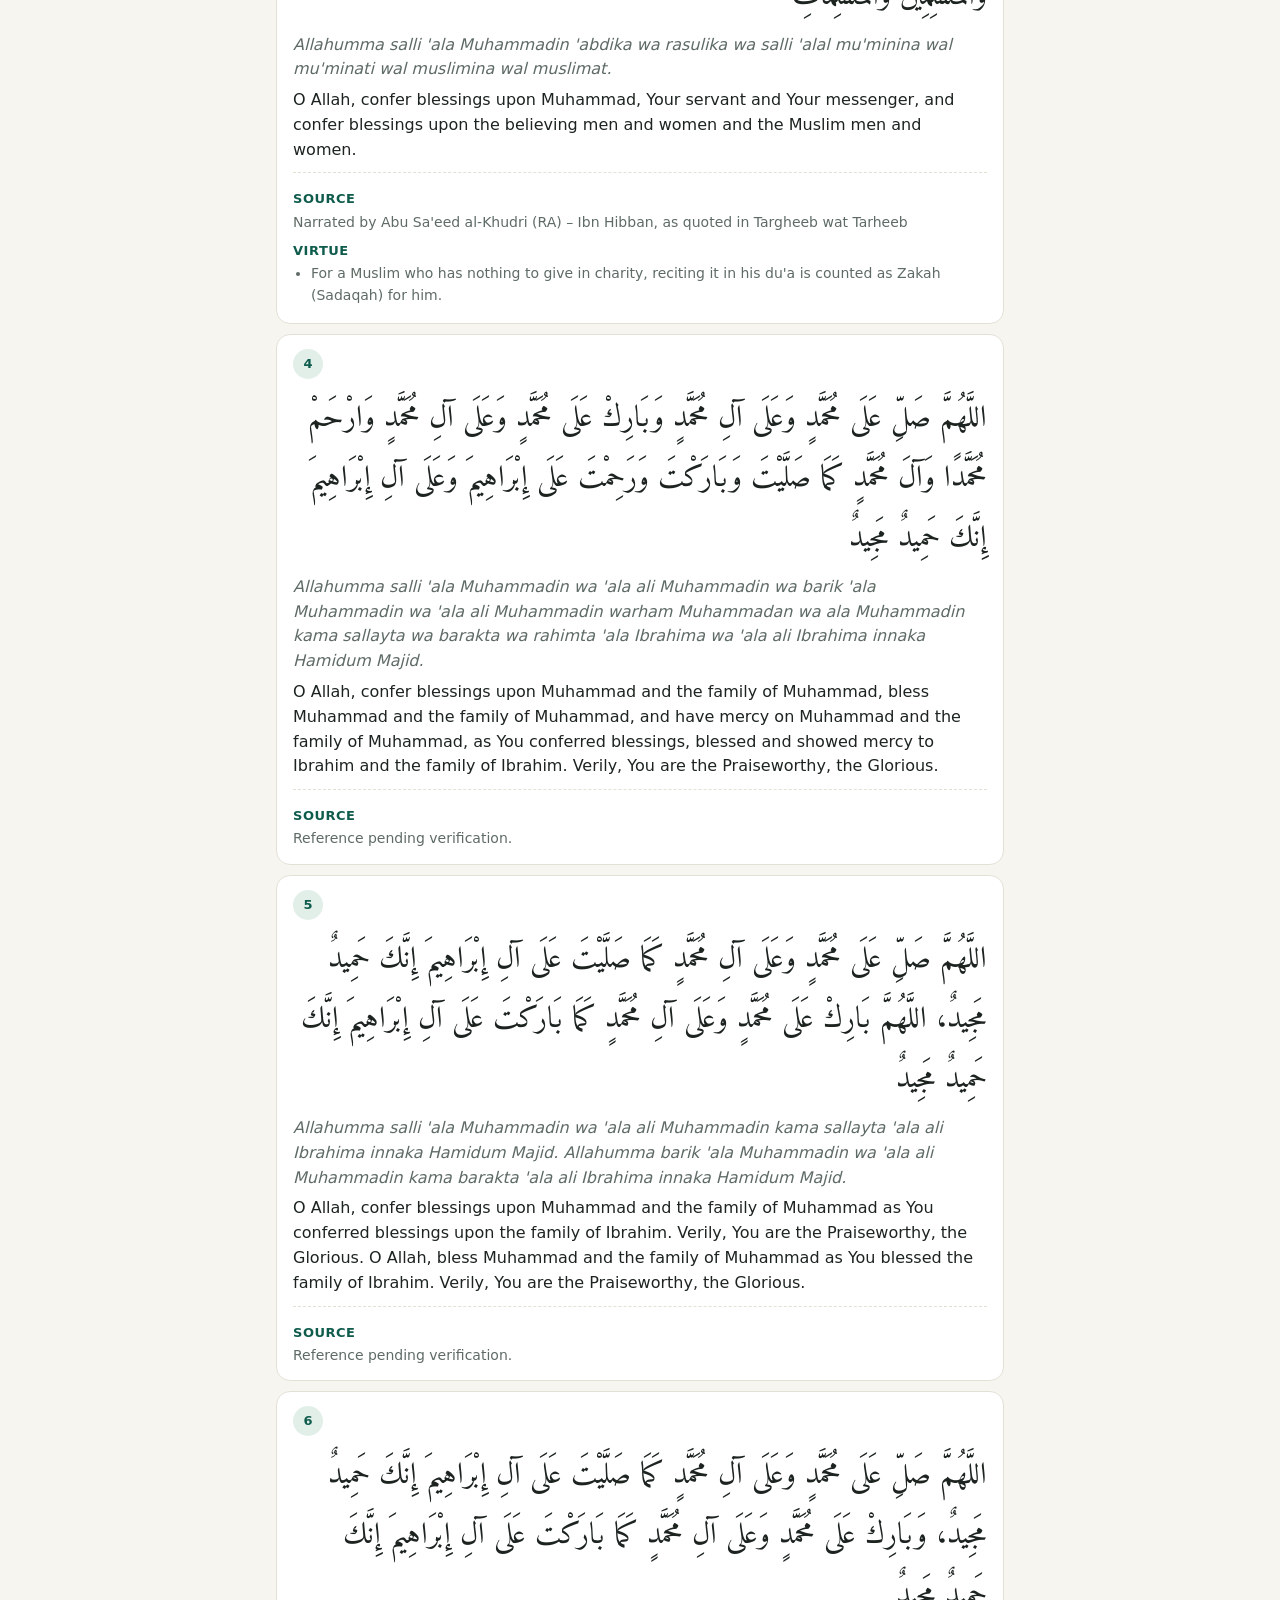
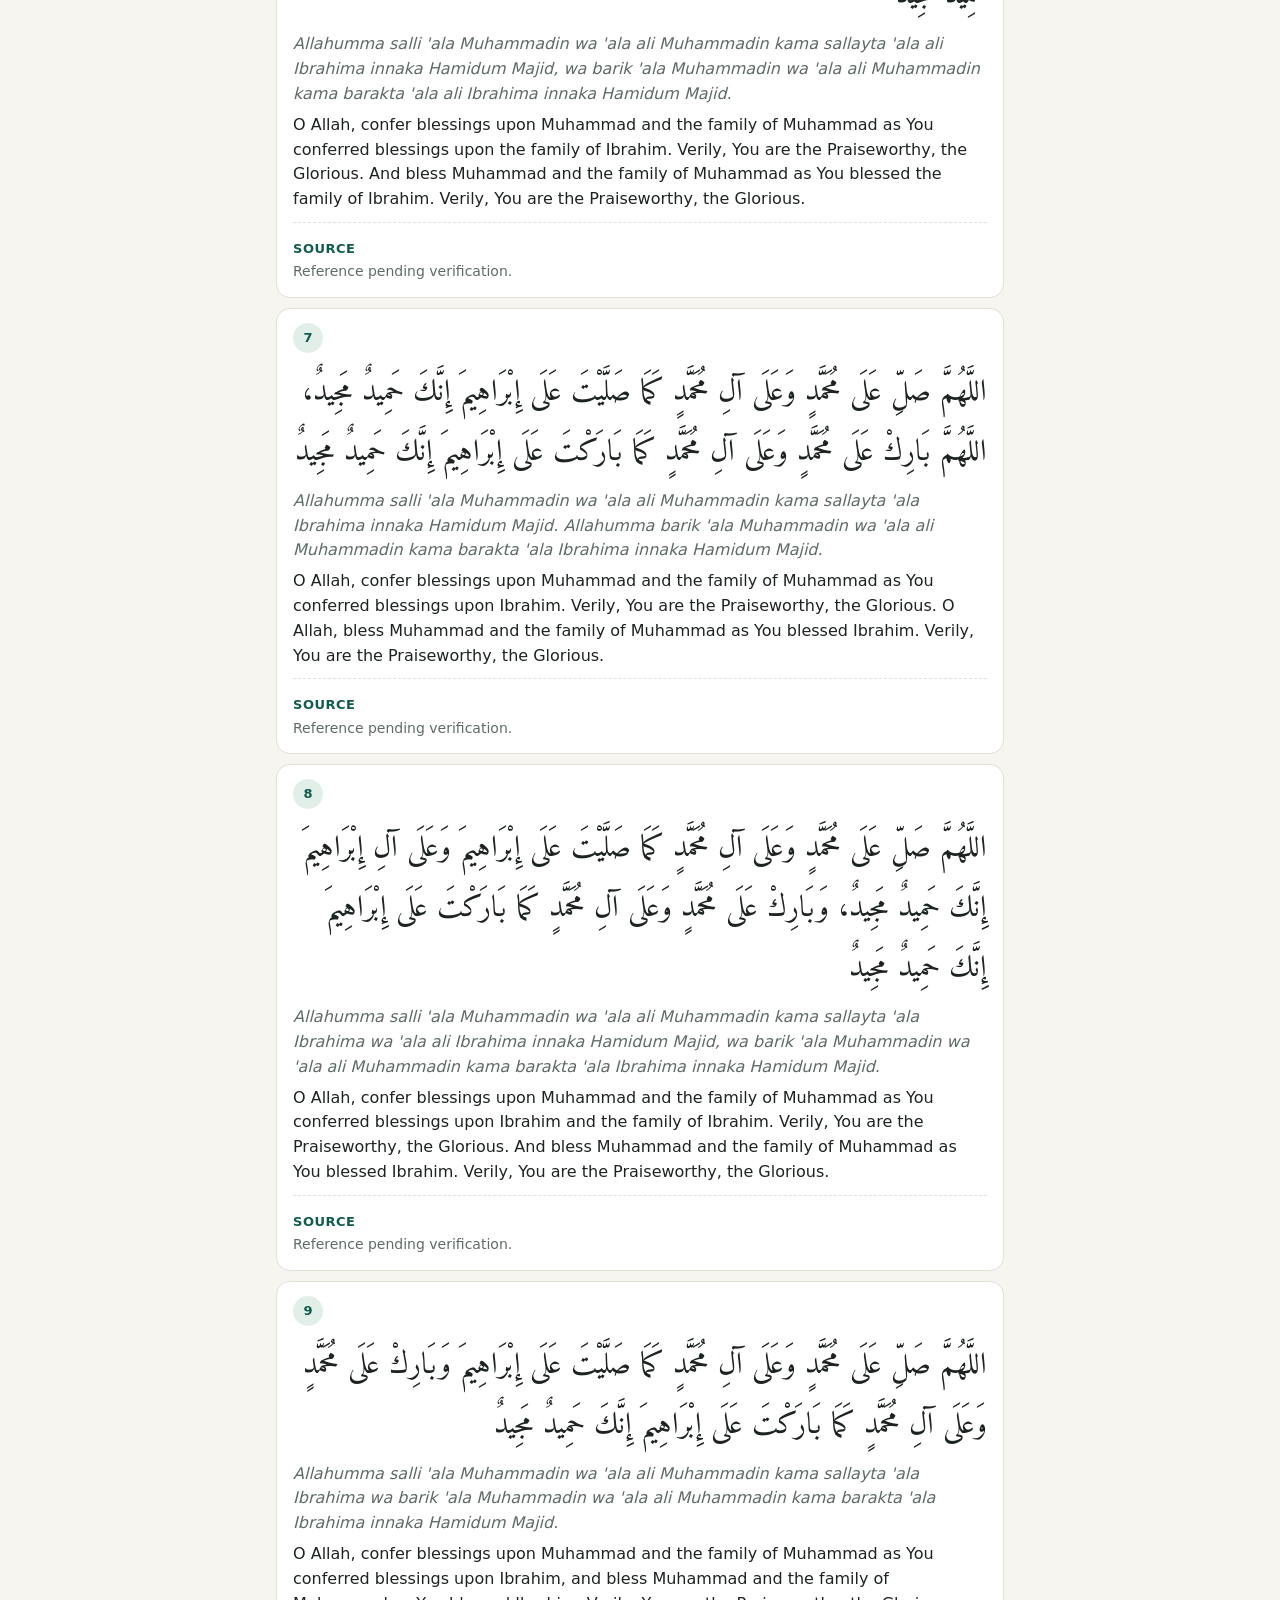
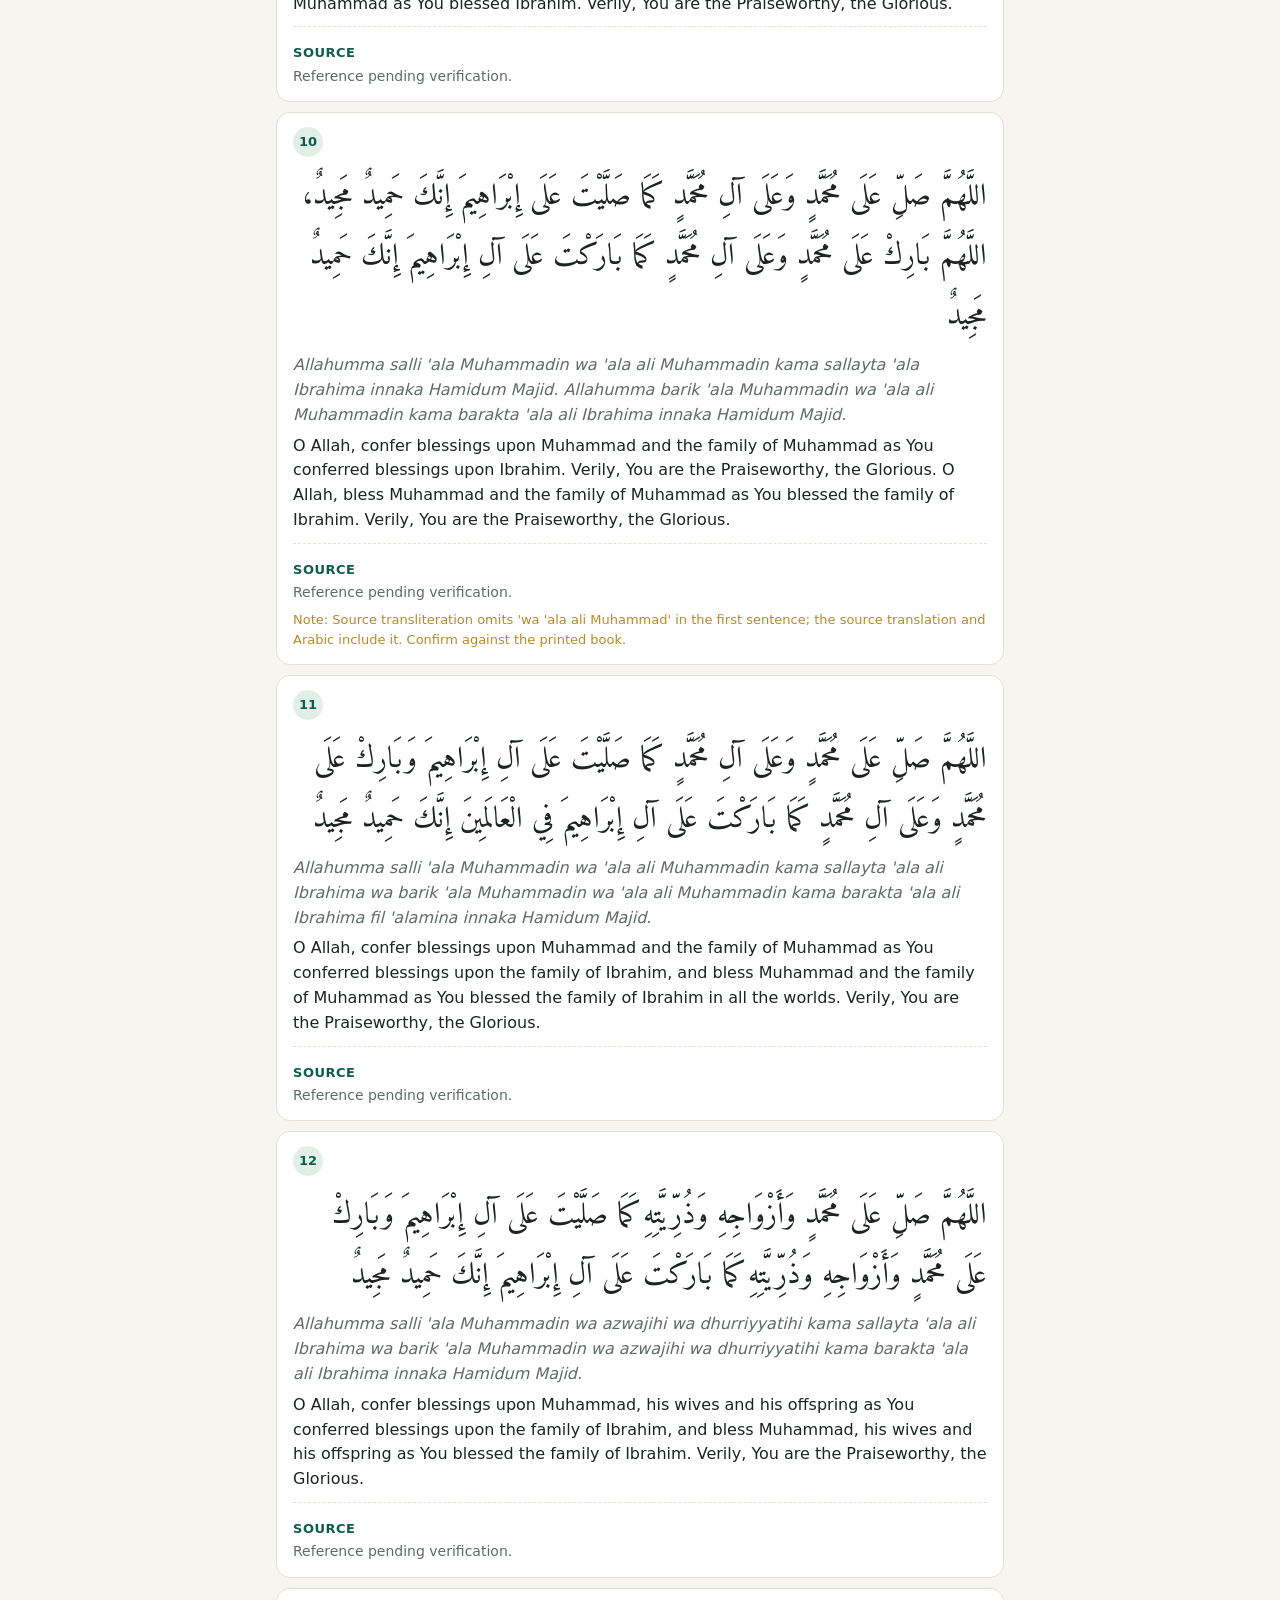
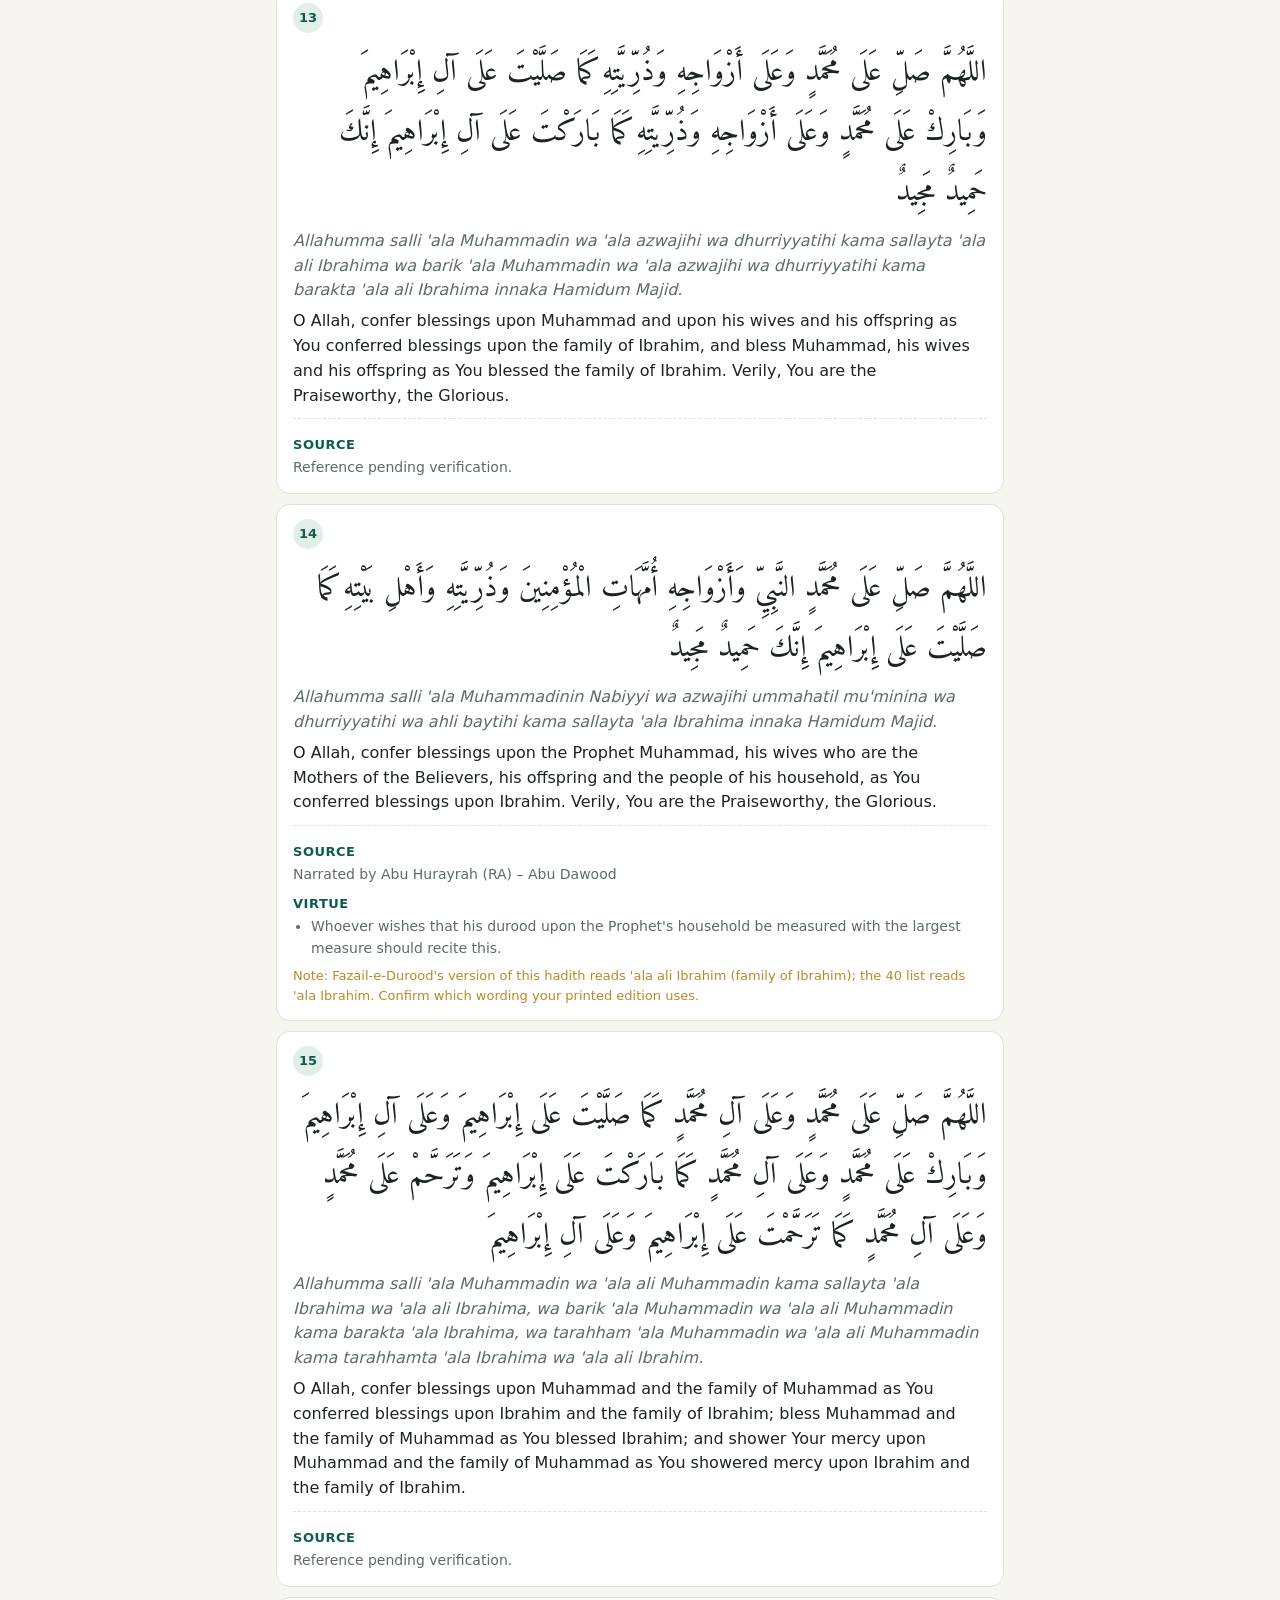
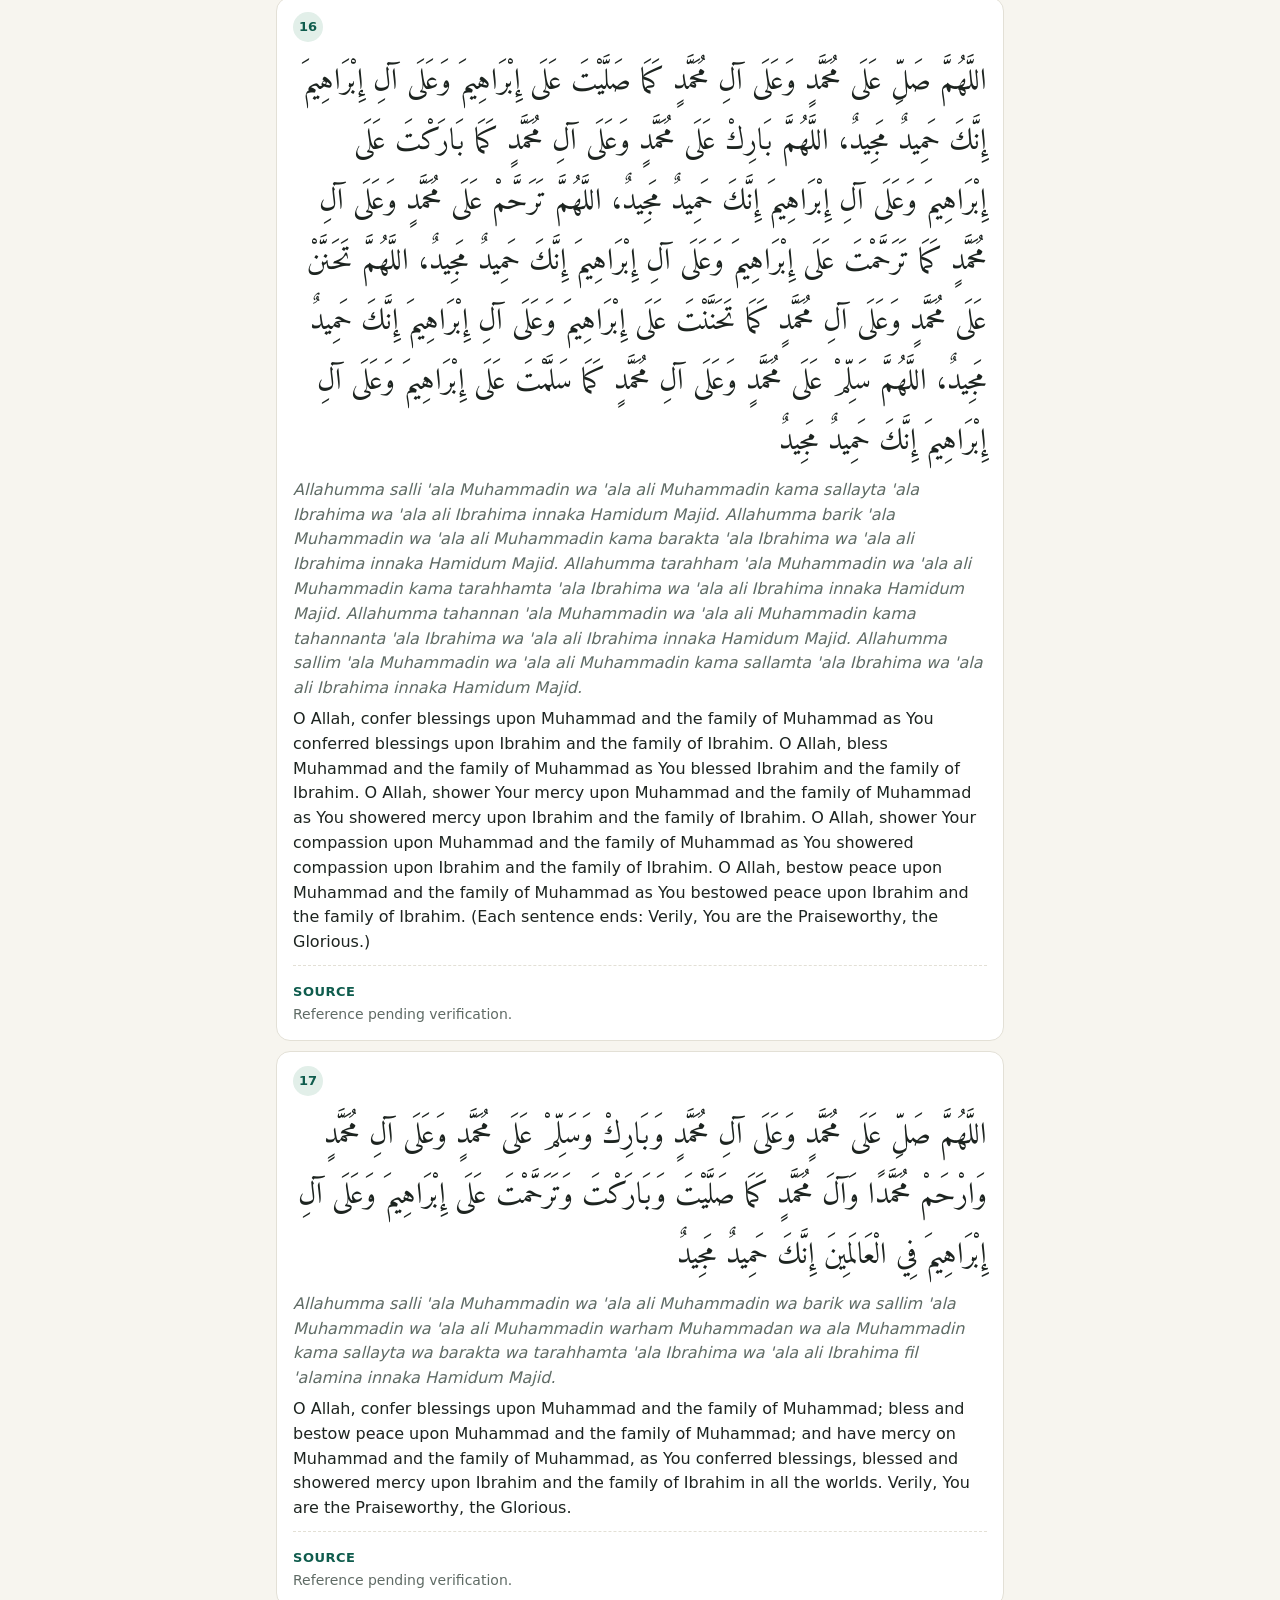
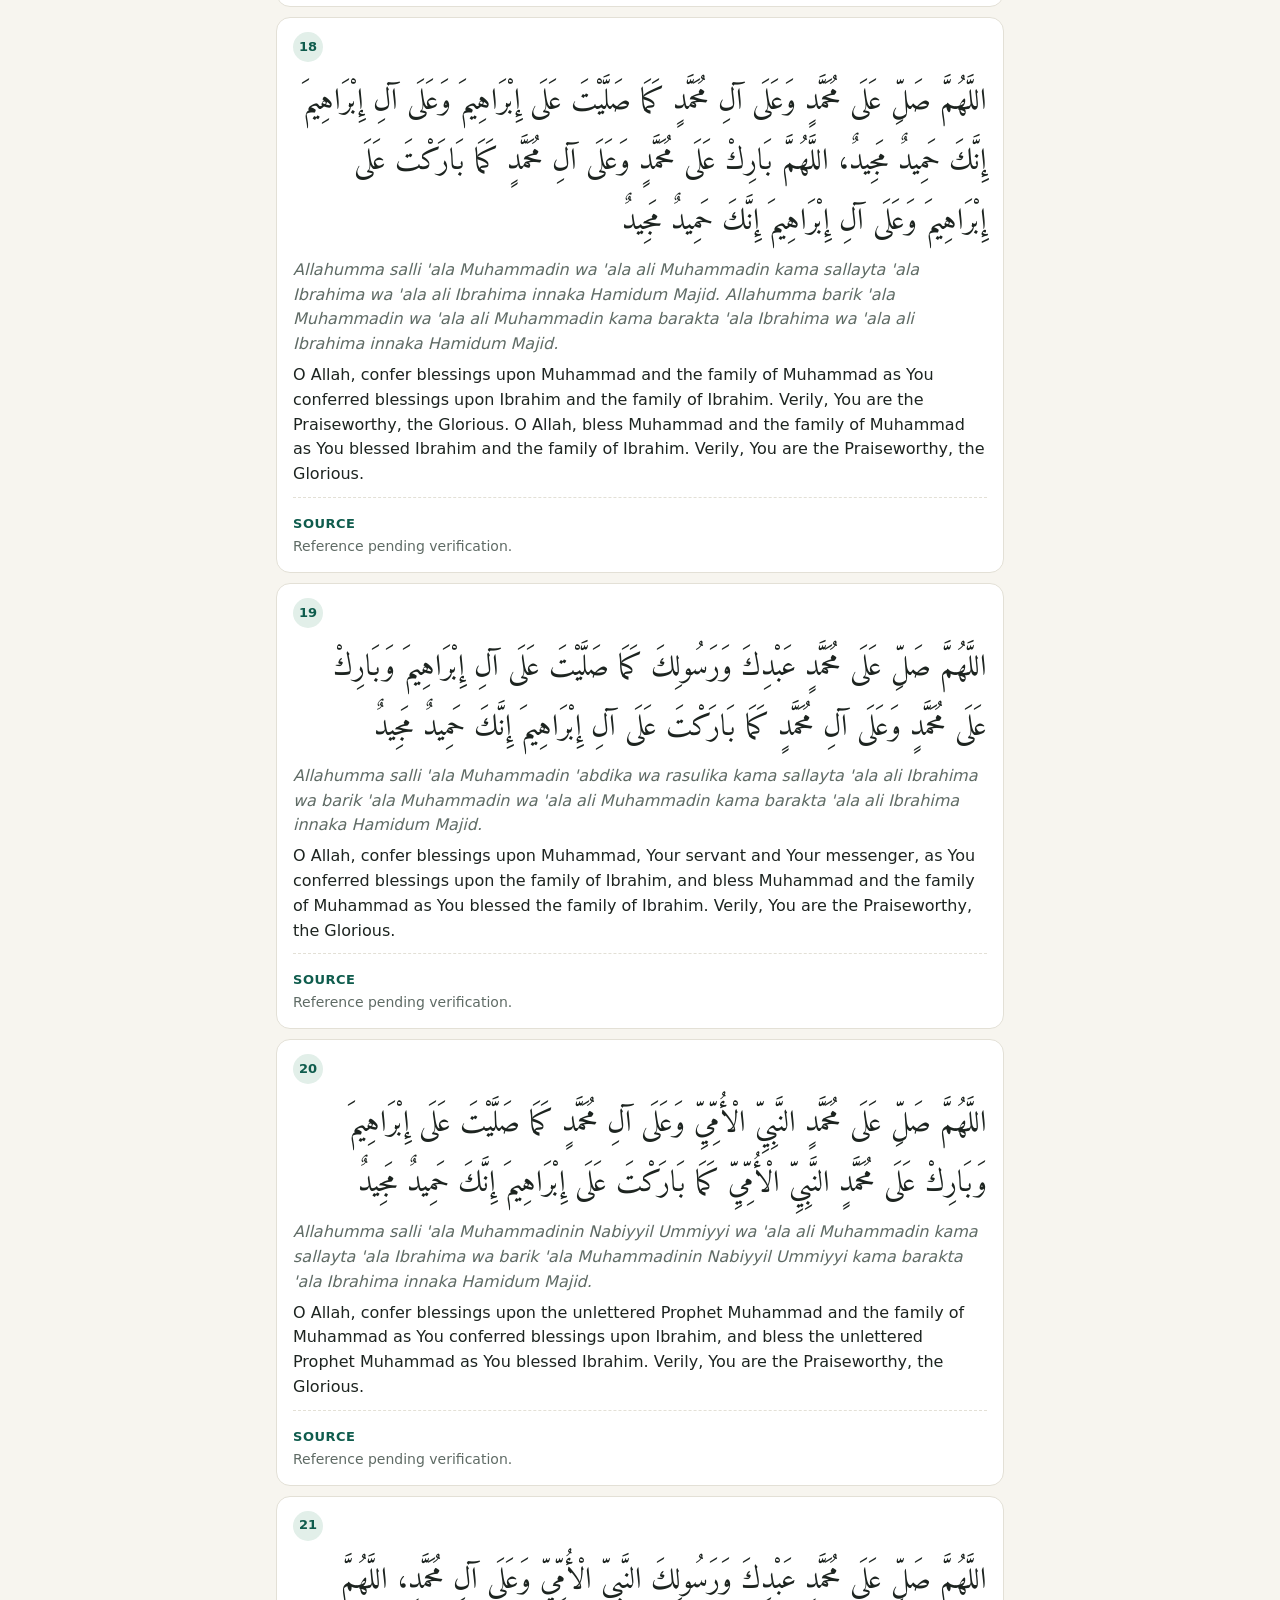
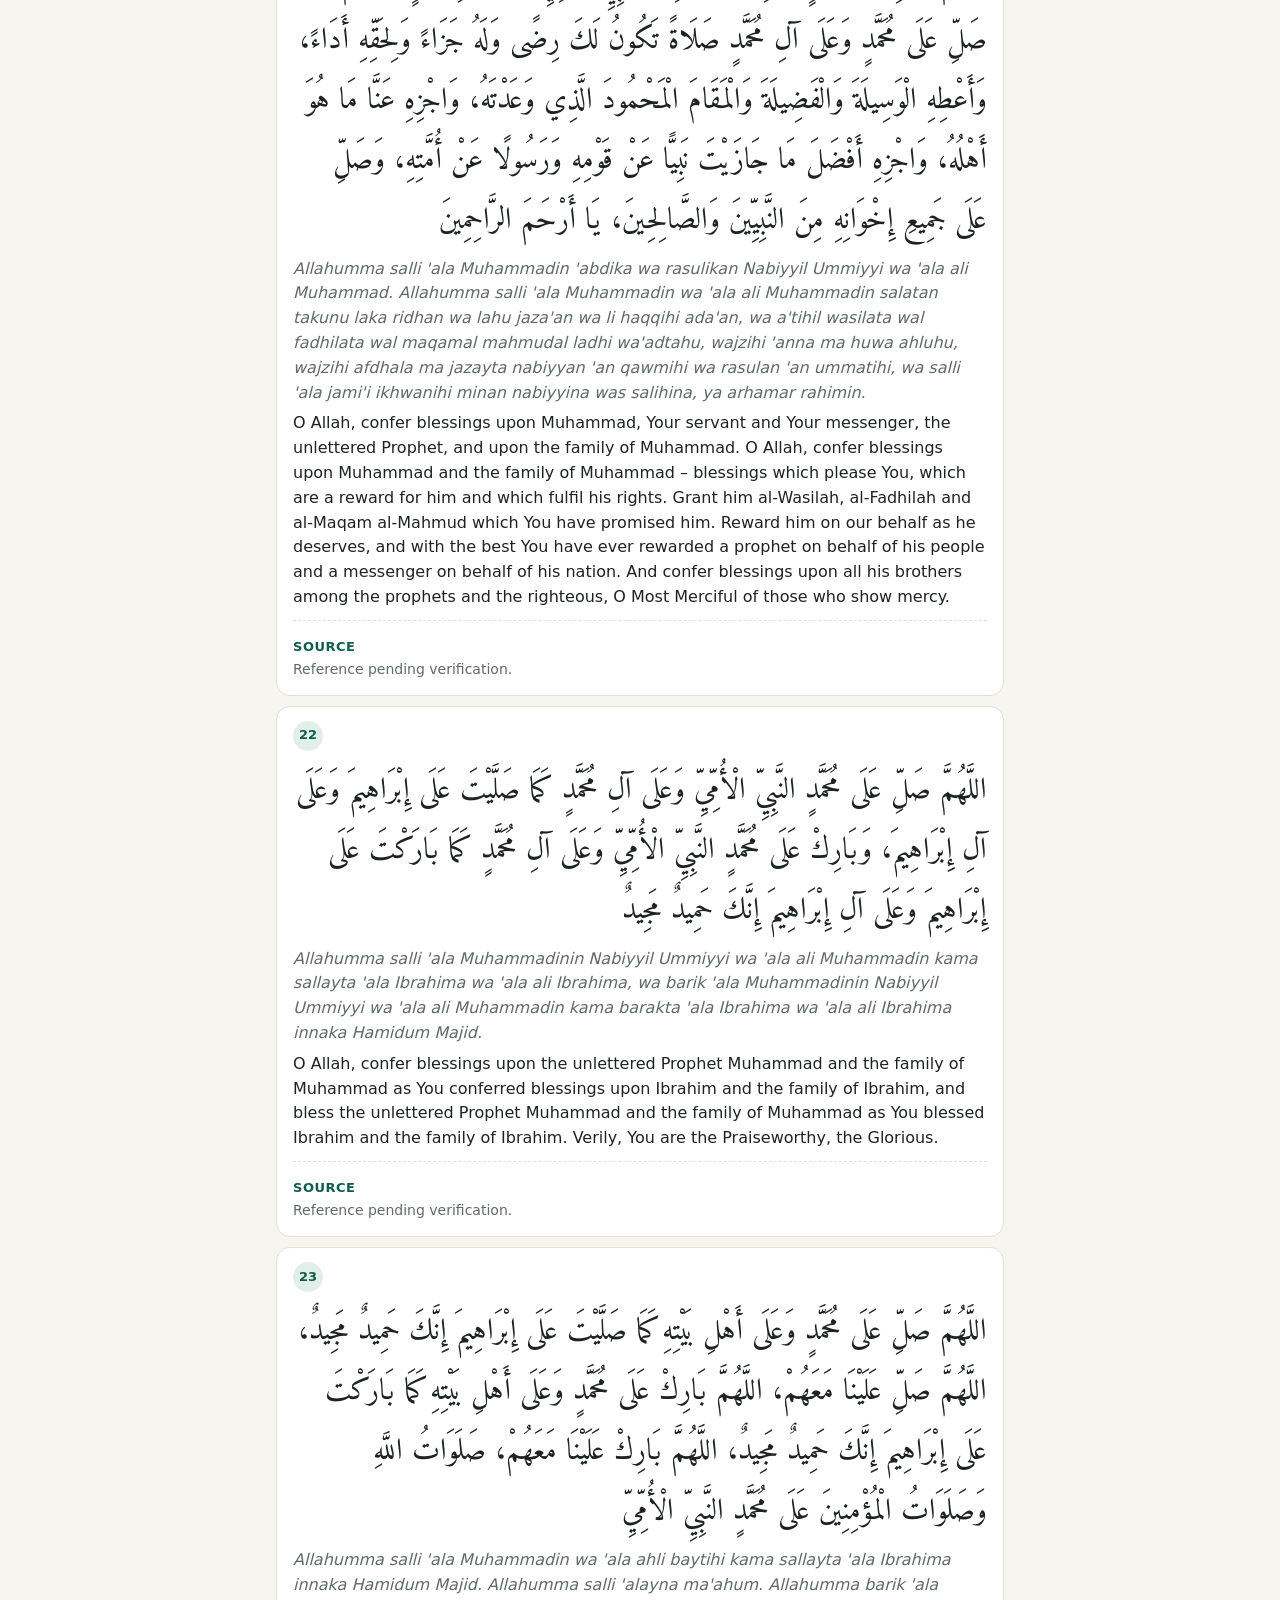
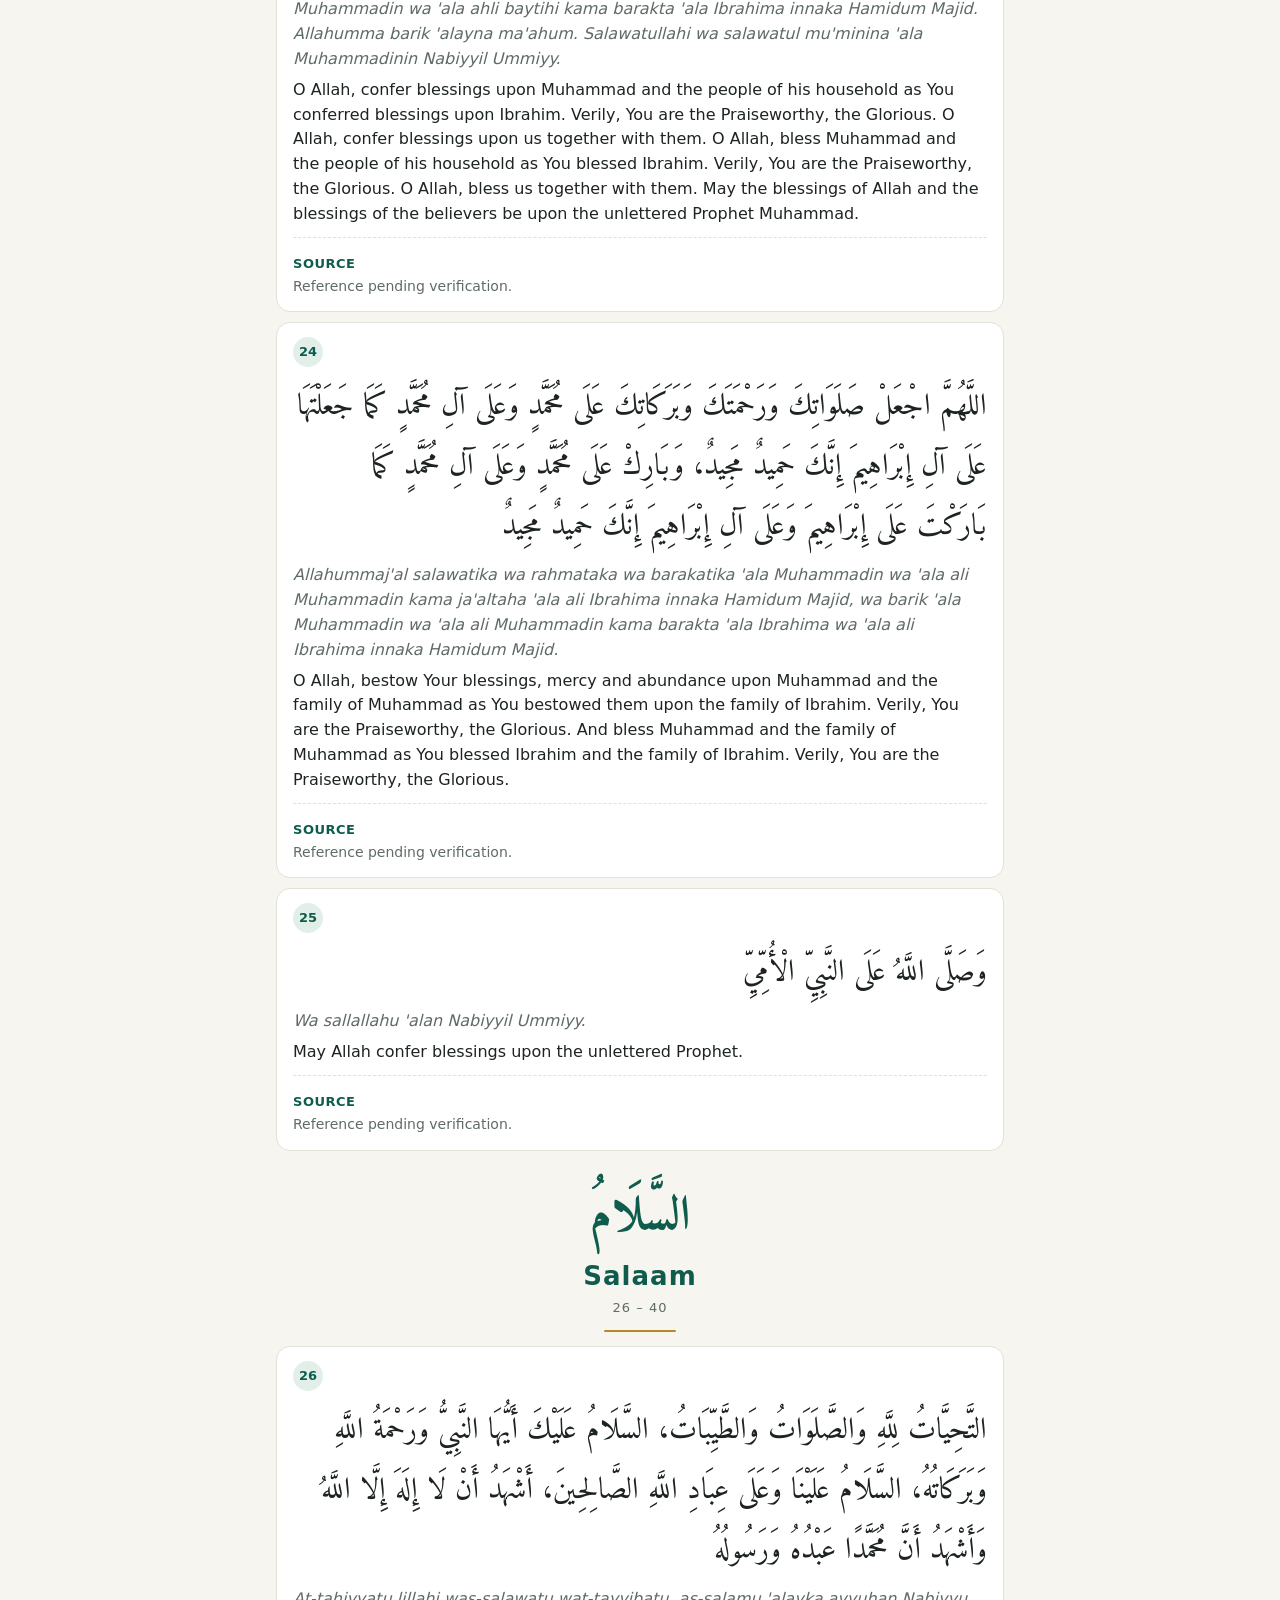
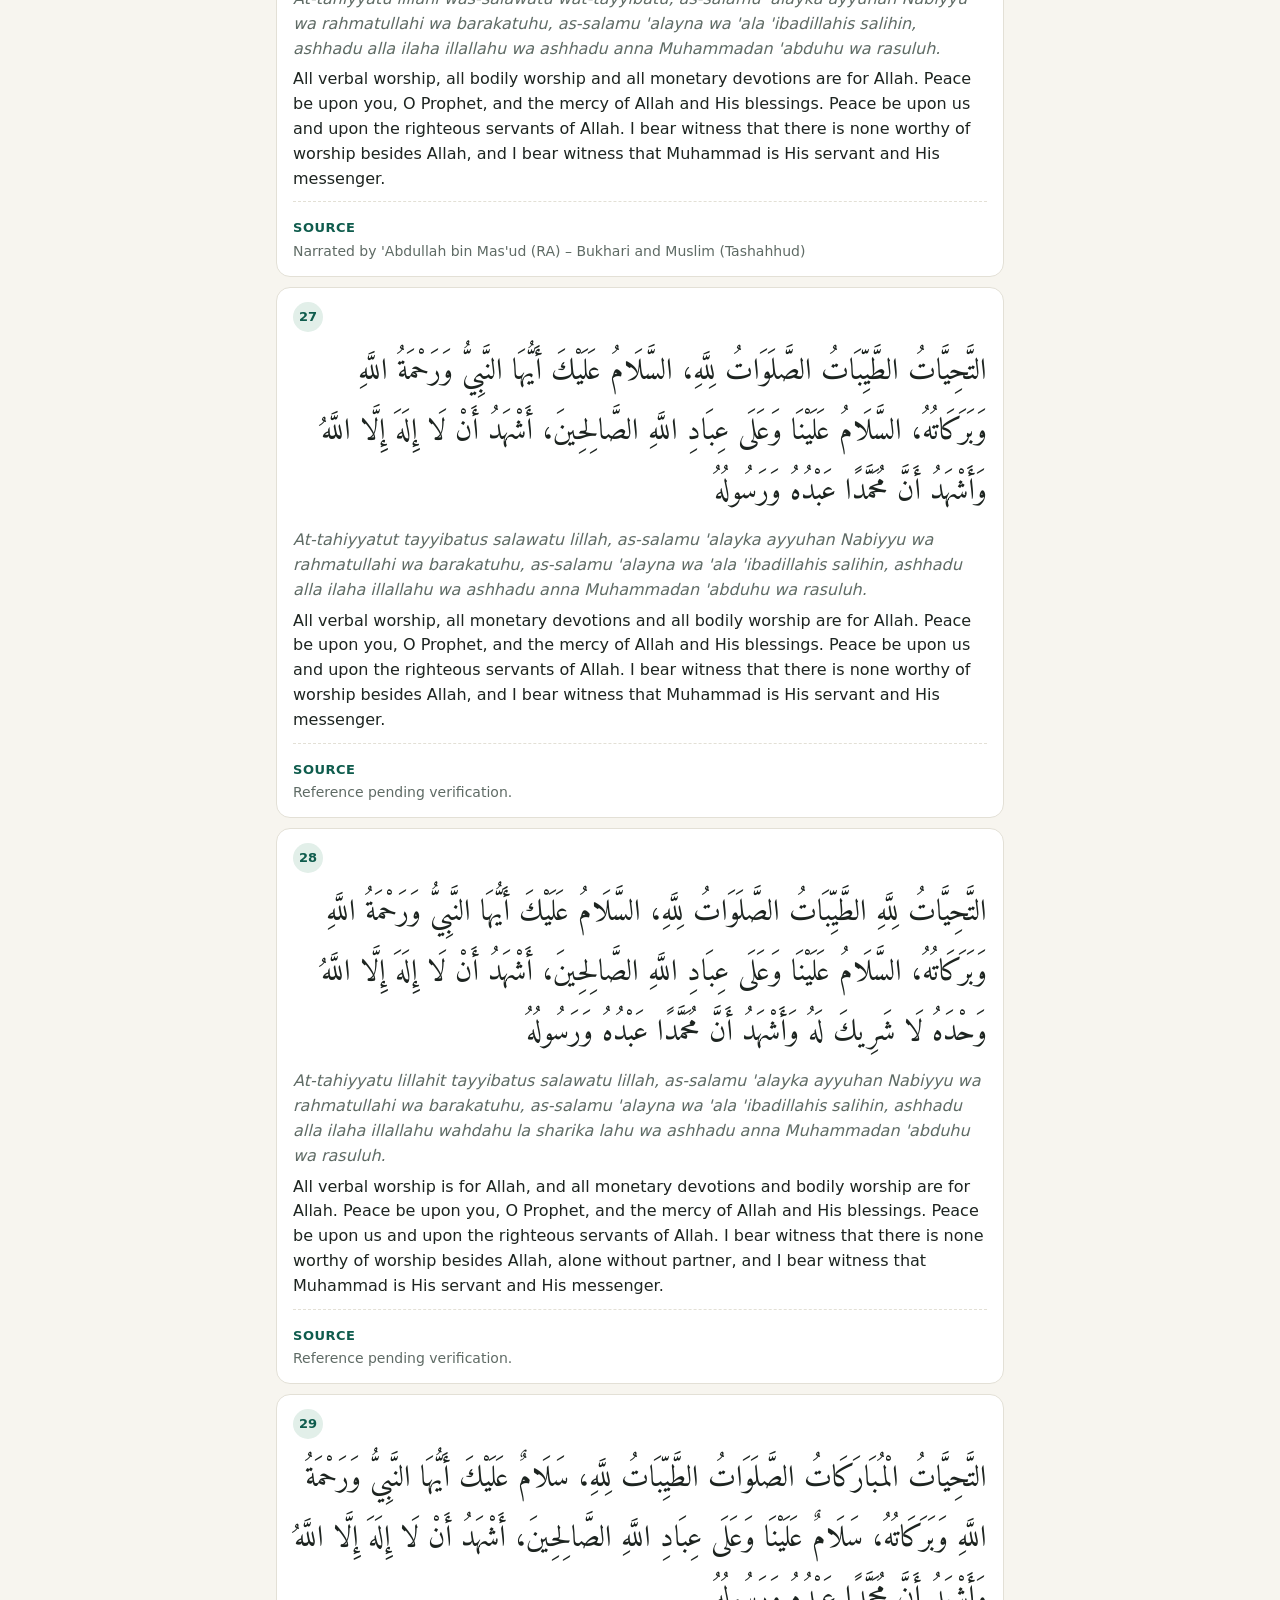
==== commit 87000e0b: "Rename app to 40 Darood wa Salam, add Arabic overlay to icon, offline-ready notice Co-Authored-By: C" ====
--- a/index.html
+++ b/index.html
@@ -4,8 +4,8 @@
   <meta charset="utf-8">
   <meta name="viewport" content="width=device-width, initial-scale=1, viewport-fit=cut">
   <meta name="theme-color" content="#0f5c4d">
-  <meta name="description" content="As-Salatu was-Salam – 40 salawat and salaam upon the Prophet ﷺ to recite daily, offline.">
-  <title>As-Salatu was-Salam</title>
+  <meta name="description" content="40 Darood wa Salam – 40 salawat and salaam upon the Prophet ﷺ to recite daily, offline.">
+  <title>40 Darood wa Salam</title>
   <link rel="manifest" href="manifest.webmanifest">
   <link rel="icon" href="icons/favicon-64.png" type="image/png">
   <link rel="apple-touch-icon" href="icons/apple-touch-icon.png">
@@ -13,7 +13,7 @@
 </head>
 <body>
   <header class="bar">
-    <h1>As-Salatu was-Salam</h1>
+    <h1>40 Darood wa Salam</h1>
     <div class="menu-wrap">
       <button class="icon-btn" id="menuBtn" aria-label="Menu" aria-haspopup="menu">
         <svg viewBox="0 0 24 24"><circle cx="12" cy="12" r="3"/><path d="M19.4 15a1.65 1.65 0 0 0 .33 1.82l.06.06a2 2 0 0 1 0 2.83 2 2 0 0 1-2.83 0l-.06-.06a1.65 1.65 0 0 0-1.82-.33 1.65 1.65 0 0 0-1 1.51V21a2 2 0 0 1-2 2 2 2 0 0 1-2-2v-.09A1.65 1.65 0 0 0 9 19.4a1.65 1.65 0 0 0-1.82.33l-.06.06a2 2 0 0 1-2.83 0 2 2 0 0 1 0-2.83l.06-.06a1.65 1.65 0 0 0 .33-1.82 1.65 1.65 0 0 0-1.51-1H3a2 2 0 0 1-2-2 2 2 0 0 1 2-2h.09A1.65 1.65 0 0 0 4.6 9a1.65 1.65 0 0 0-.33-1.82l-.06-.06a2 2 0 0 1 0-2.83 2 2 0 0 1 2.83 0l.06.06a1.65 1.65 0 0 0 1.82.33H9a1.65 1.65 0 0 0 1-1.51V3a2 2 0 0 1 2-2 2 2 0 0 1 2 2v.09a1.65 1.65 0 0 0 1 1.51 1.65 1.65 0 0 0 1.82-.33l.06-.06a2 2 0 0 1 2.83 0 2 2 0 0 1 0 2.83l-.06.06a1.65 1.65 0 0 0-.33 1.82V9a1.65 1.65 0 0 0 1.51 1H21a2 2 0 0 1 2 2 2 2 0 0 1-2 2h-.09a1.65 1.65 0 0 0-1.51 1z"/></svg>
